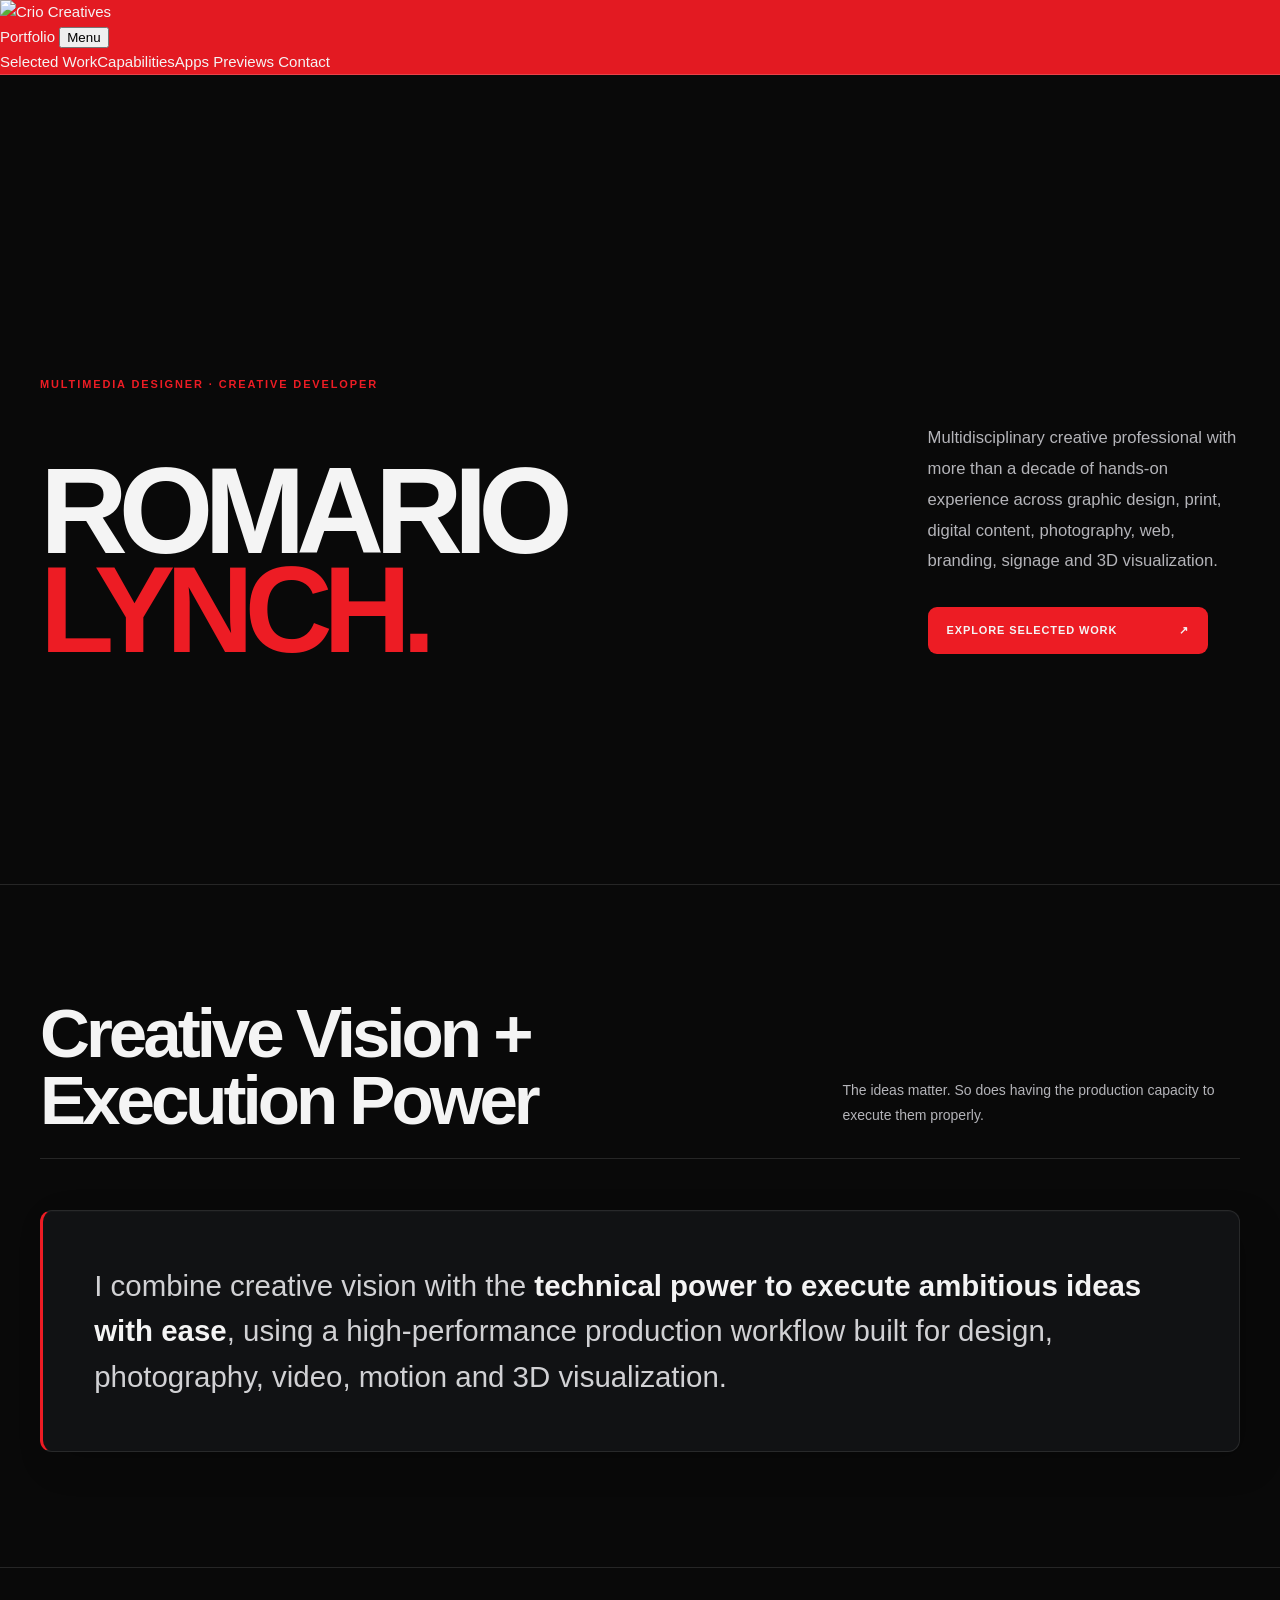
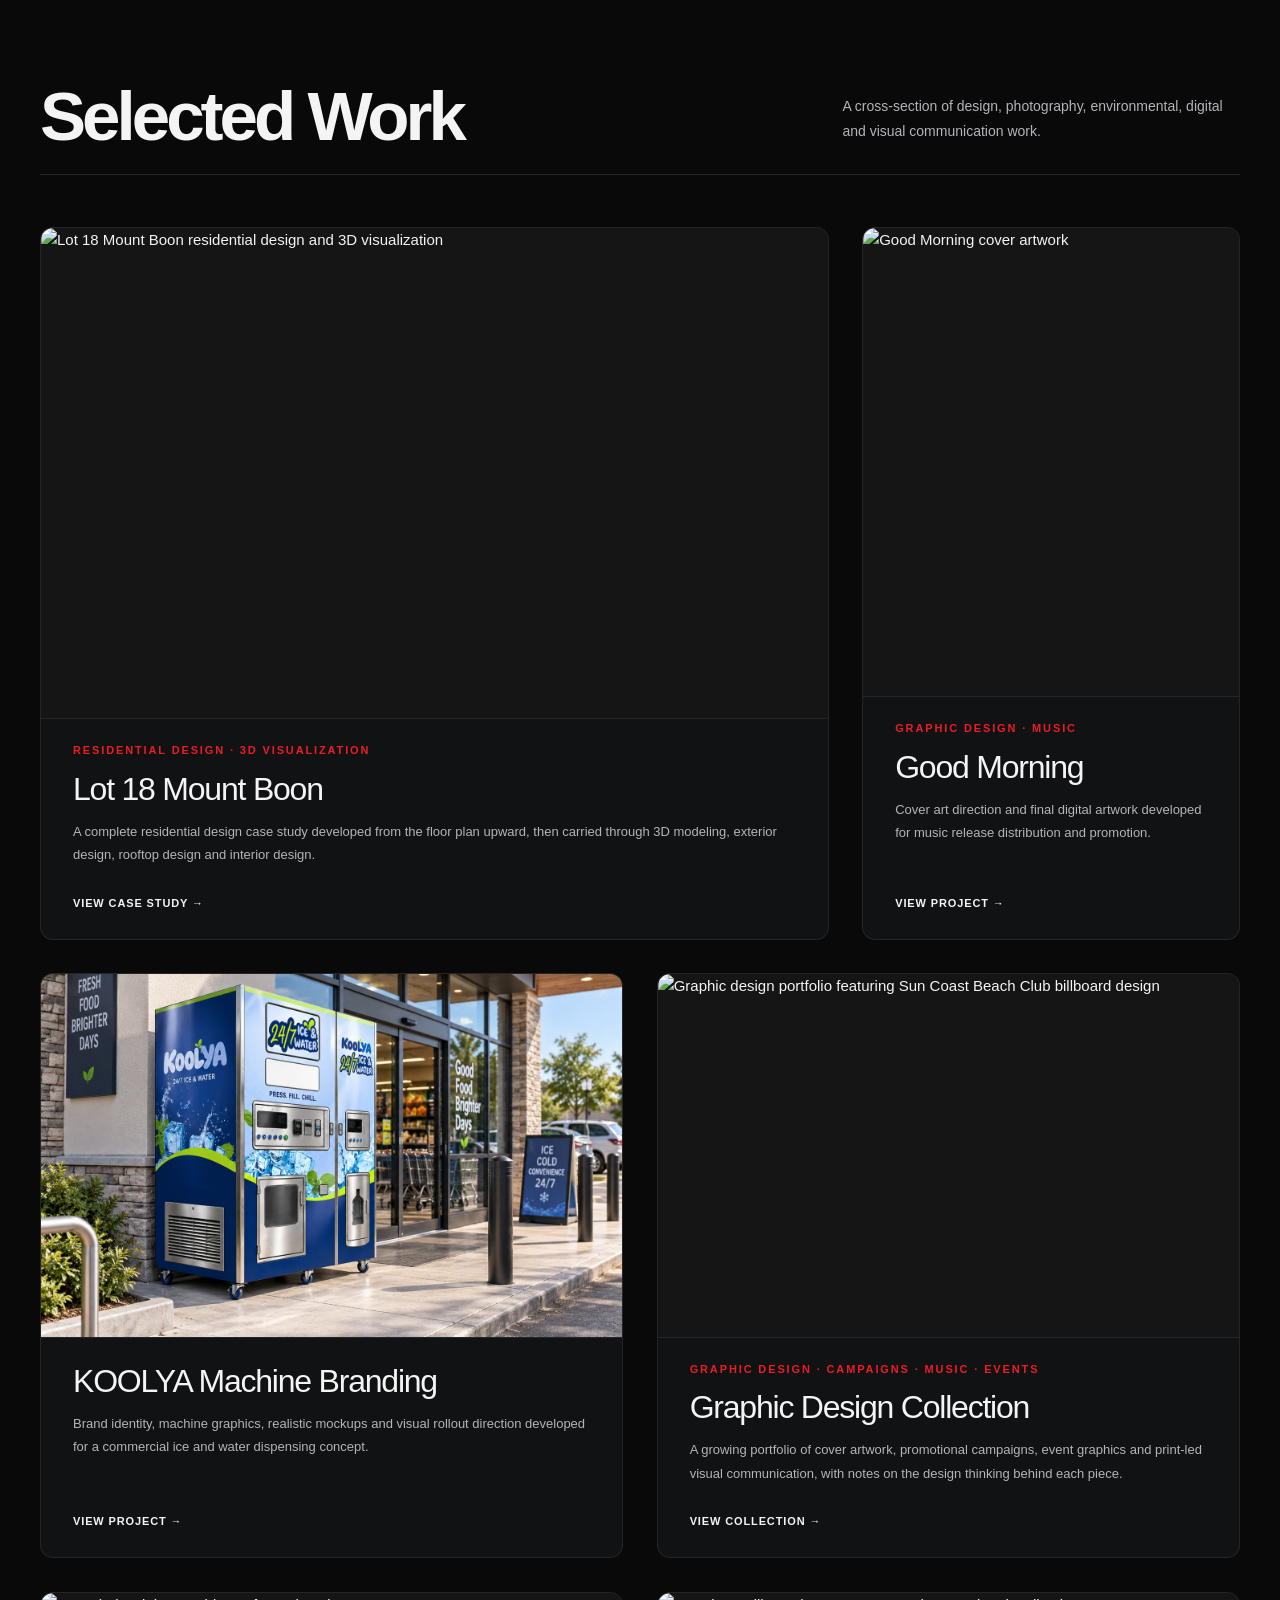
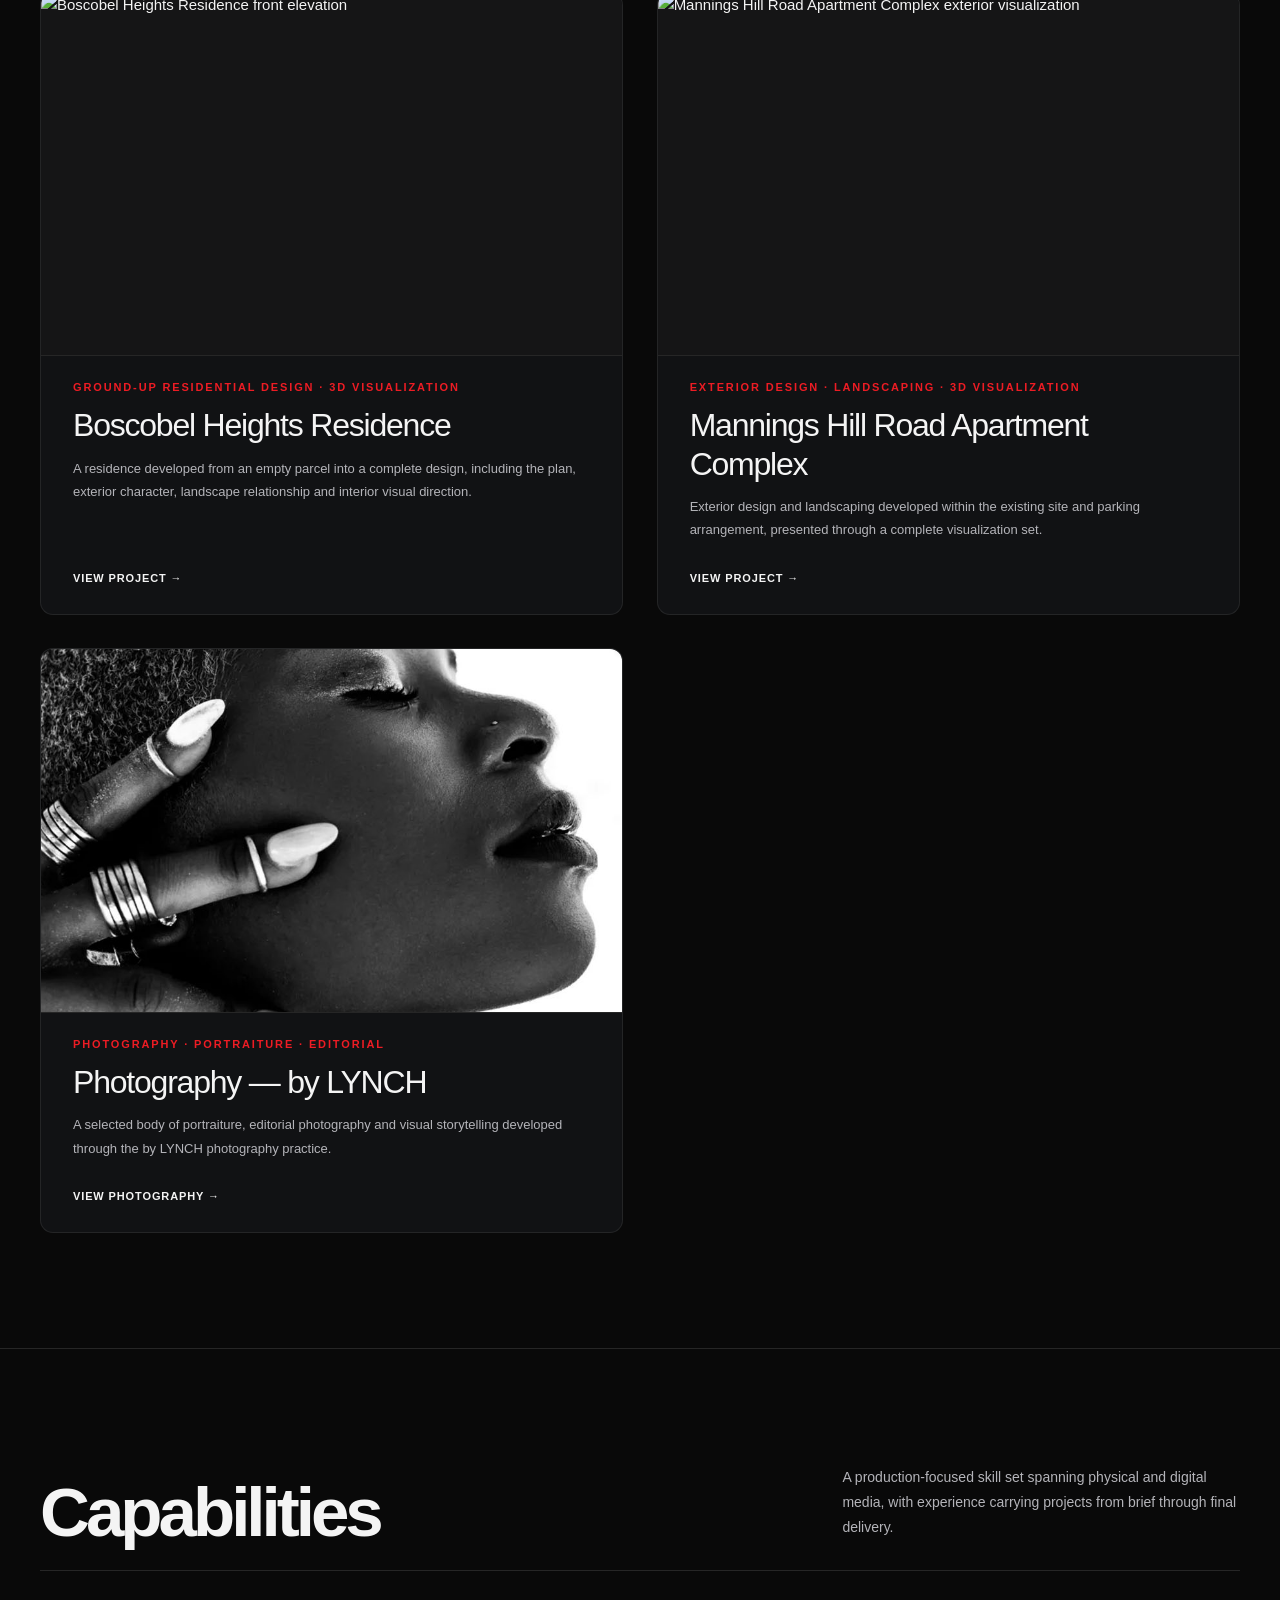
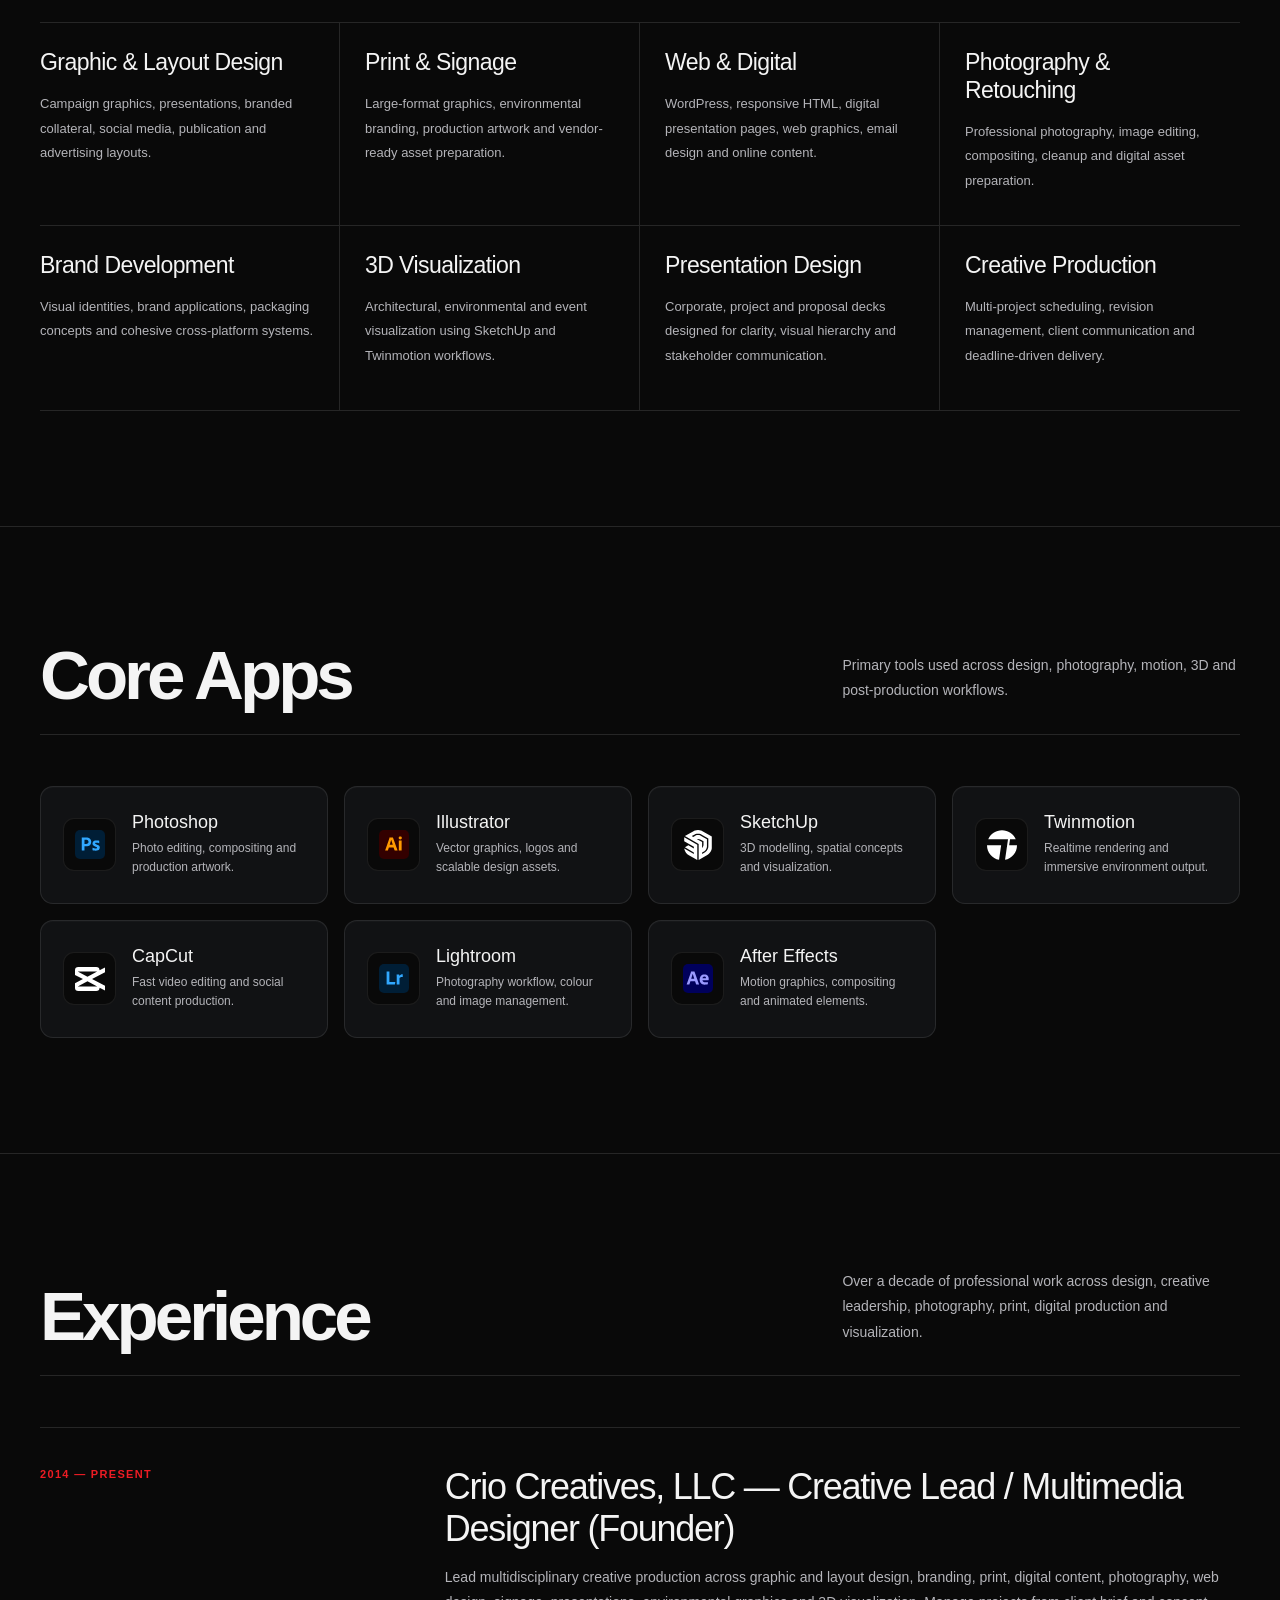
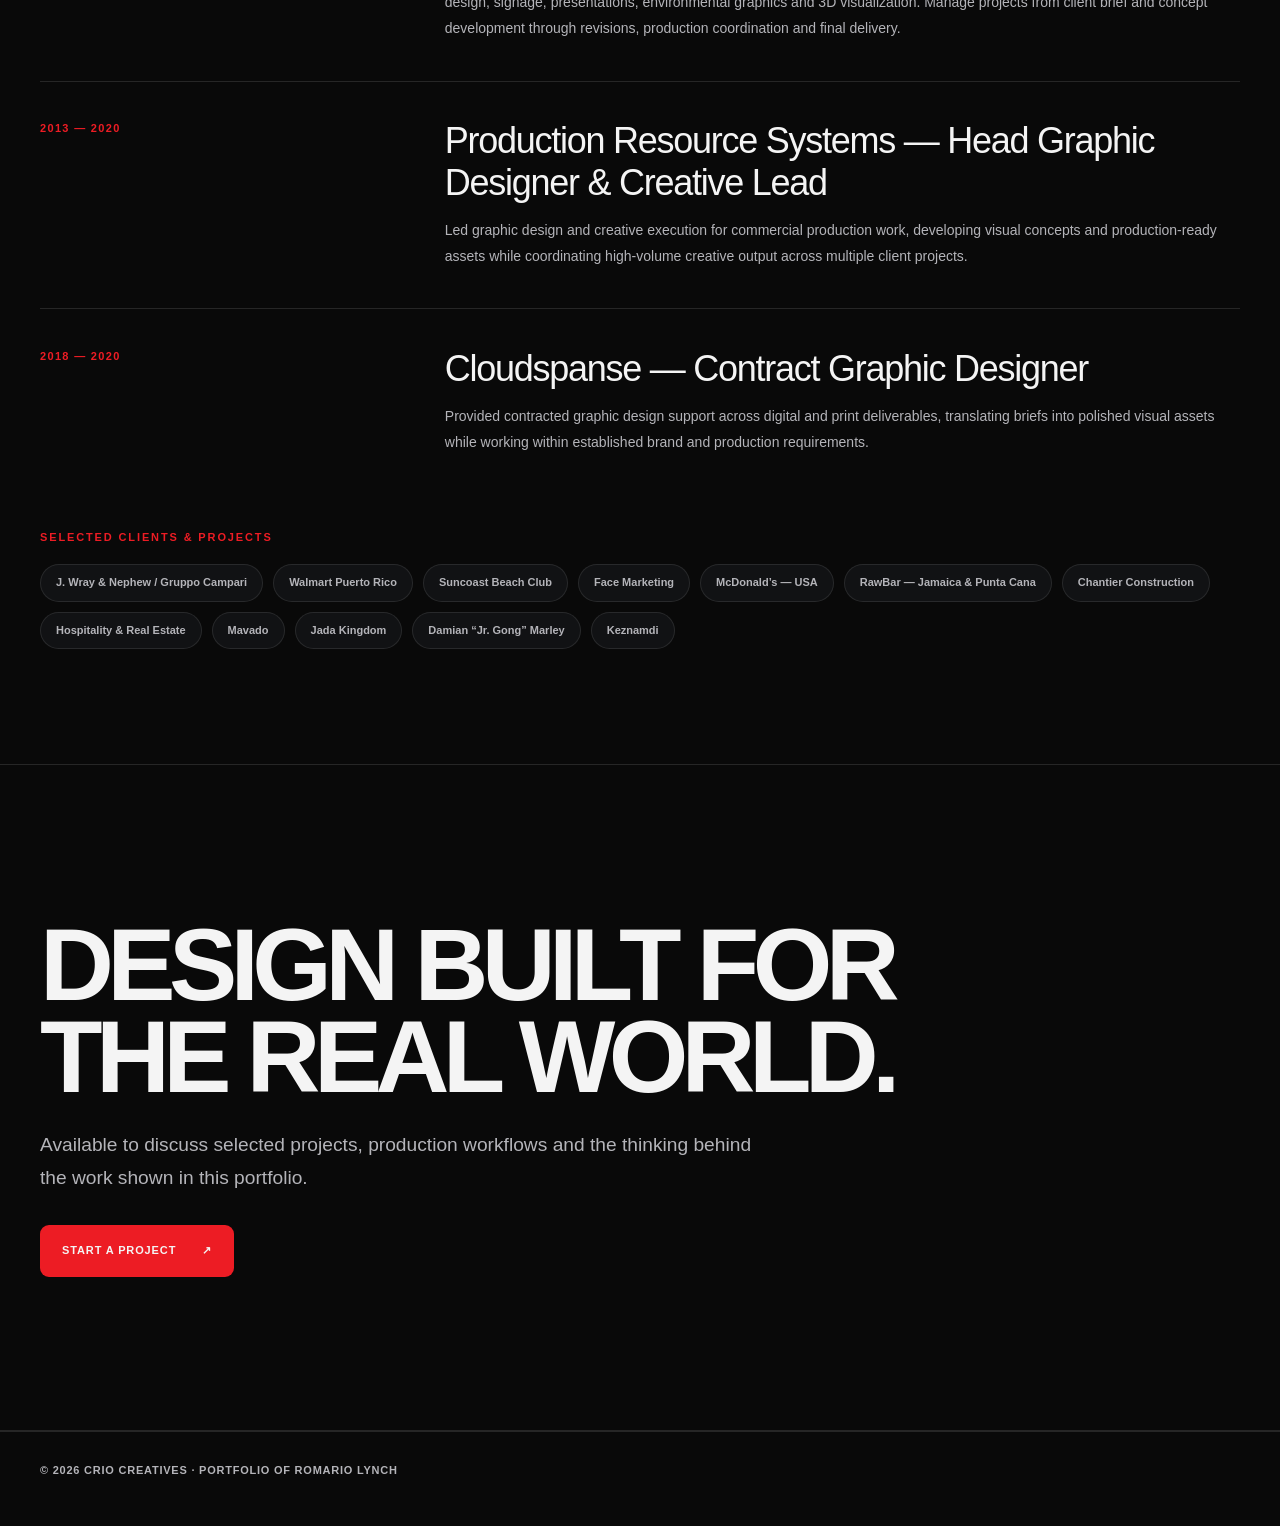
==== index.html @ 672c457f "Point portfolio project cards to main-domain previews" ====
<!DOCTYPE html>
<html lang="en">
<head>
  <meta charset="UTF-8">
  <meta name="viewport" content="width=device-width, initial-scale=1.0">
  <link rel="icon" href="https://criocreatives.com/assets/logos/Crio%20Creatives%20Logo%20favicon.png">
  <title>Romario Lynch — Multimedia Design Portfolio</title>
  <meta name="description" content="Selected multimedia, graphic design, digital, web and visualization work by Romario Lynch / Crio Creatives.">
  <meta property="og:title" content="Romario Lynch — Multimedia Design Portfolio">
  <meta property="og:description" content="Selected graphic, digital, web and visualization work by Romario Lynch / Crio Creatives.">
  <meta property="og:image" content="https://criocreatives.com/assets/logos/Crio%20Creatives%20Logo%20favicon.png">
  <style>
    :root{
      --red:#ED1C24;
      --bg:#090909;
      --panel:#111214;
      --panel2:#17181b;
      --text:#f4f4f4;
      --muted:#a7a7aa;
      --line:#2a2b2f;
      --max:1180px;
    }
    *{box-sizing:border-box}
    html{scroll-behavior:smooth}
    body{
      margin:0;background:var(--bg);color:var(--text);
      font-family:Helvetica,Arial,sans-serif;
      -webkit-font-smoothing:antialiased;
    }
    a{color:inherit;text-decoration:none}
    img{max-width:100%;display:block}
    .wrap{width:min(var(--max),calc(100% - 40px));margin:auto}
    header{
      position:sticky;top:0;z-index:20;
      backdrop-filter:blur(16px);
      background:rgba(237,28,36,.96);
      border-bottom:1px solid rgba(255,255,255,.18);
    }
    .nav{height:68px;display:flex;align-items:center;justify-content:space-between;gap:20px}
    .brand img{display:block;width:168px;height:48px;object-fit:cover;border-radius:9px}
    .navlinks{display:flex;gap:26px;align-items:center;font-size:13px;font-weight:700;letter-spacing:.08em;text-transform:uppercase}
    .navlinks a{color:#fff}
    .navlinks a:hover{color:#fff}
    .btn{
      display:inline-flex;align-items:center;justify-content:center;
      min-height:48px;padding:0 20px;border-radius:9px;
      background:var(--red);color:white;font-weight:800;
    }
    .hero{padding:92px 0 72px;border-bottom:1px solid var(--line)}
    .eyebrow{color:var(--red);font-weight:800;font-size:13px;letter-spacing:.16em;text-transform:uppercase;margin-bottom:20px}
    h1{
      margin:0;max-width:950px;
      font-size:clamp(54px,9vw,118px);
      line-height:.88;letter-spacing:-.065em;
    }
    h1 span{color:var(--red)}
    .hero-bottom{display:block;margin-top:44px}
    .intro{max-width:730px;color:#b9b9bc;font-size:20px;line-height:1.55;margin:0}
    .contact{font-size:14px;line-height:1.8;color:#c9c9cb}
    .contact strong{color:#fff}
    section{padding:76px 0}
    .section-head{display:flex;justify-content:space-between;gap:30px;align-items:end;margin-bottom:34px}
    h2{margin:0;font-size:clamp(34px,5vw,62px);letter-spacing:-.045em}
    .section-note{max-width:560px;color:var(--muted);line-height:1.6;margin:0}
    .power-copy{
      background:linear-gradient(180deg,rgba(237,28,36,.12),rgba(255,255,255,.02));
      border:1px solid rgba(237,28,36,.35);
      border-radius:18px;
      padding:30px;
      color:#d7d7da;
      font-size:17px;
      line-height:1.72;
    }
    .power-copy strong{color:#fff}
    .app-grid{display:grid;grid-template-columns:repeat(4,1fr);gap:16px}
    .app{
      min-height:92px;padding:18px;border:1px solid var(--line);border-radius:16px;
      background:var(--panel);display:flex;align-items:center;gap:14px
    }
    .app-icon{
      width:52px;height:52px;flex:0 0 52px;border-radius:13px;background:#0d0e10;
      display:grid;place-items:center;border:1px solid rgba(255,255,255,.08);overflow:hidden;
      position:relative
    }
    .app-icon img{width:30px;height:30px;object-fit:contain;position:relative;z-index:2}
    .app-icon span{position:absolute;font-size:13px;font-weight:900;color:#fff;z-index:1}
    .app-meta b{display:block;font-size:16px;margin-bottom:4px}
    .app-meta span{display:block;color:var(--muted);font-size:13px;line-height:1.45}
    .koolya-thumb{
      height:280px;padding:30px;display:flex;flex-direction:column;justify-content:space-between;
      background:
        radial-gradient(circle at 85% 15%,rgba(237,28,36,.22),transparent 30%),
        linear-gradient(135deg,#191a1d,#0d0e10 60%,#18191d);
    }
    .koolya-word{font-size:54px;font-weight:900;letter-spacing:-.06em}
    .koolya-word span{color:var(--red)}
    .koolya-sub{max-width:410px;color:#bcbcc0;font-size:14px;line-height:1.6}
    .clients{
      display:flex;flex-wrap:wrap;gap:10px;margin-top:28px
    }
    .client{
      border:1px solid var(--line);border-radius:999px;padding:10px 14px;
      color:#c8c8cb;background:#101113;font-size:13px
    }
    .skills{
      display:grid;grid-template-columns:repeat(4,1fr);border-top:1px solid var(--line);border-left:1px solid var(--line)
    }
    .skill{padding:28px;border-right:1px solid var(--line);border-bottom:1px solid var(--line);min-height:150px}
    .skill b{display:block;font-size:18px;margin-bottom:10px}
    .skill span{color:var(--muted);font-size:14px;line-height:1.5}
    .grid{display:grid;grid-template-columns:repeat(12,1fr);gap:18px}
    .card{
      position:relative;overflow:hidden;border-radius:18px;background:var(--panel);
      border:1px solid var(--line);min-height:360px
    }
    .card.large{grid-column:span 8}
    .card.small{grid-column:span 4}
    .card.half{grid-column:span 6}
    .thumb{height:280px;overflow:hidden;background:#151515}
    .thumb img{width:100%;height:100%;object-fit:cover;transition:transform .45s ease}
    .card:hover .thumb img{transform:scale(1.025)}
    .meta{padding:22px 22px 24px}
    .kicker{font-size:11px;font-weight:800;text-transform:uppercase;letter-spacing:.13em;color:var(--red);margin-bottom:9px}
    .title{font-size:25px;font-weight:800;letter-spacing:-.025em;margin-bottom:8px}
    .desc{color:var(--muted);font-size:14px;line-height:1.55}
    .arrow{margin-top:16px;font-size:13px;font-weight:800}
    .experience{
      display:grid;grid-template-columns:1fr 2fr;gap:60px;padding:38px 0;border-top:1px solid var(--line)
    }
    .experience:last-child{border-bottom:1px solid var(--line)}
    .year{color:var(--muted);font-size:14px}
    .role{font-size:26px;font-weight:800;margin-bottom:10px}
    .rolecopy{color:var(--muted);line-height:1.65;max-width:780px}
    .closing{padding:94px 0 110px;text-align:center}
    .closing h2{max-width:850px;margin:0 auto 28px}
    .closing p{max-width:680px;margin:0 auto 30px;color:var(--muted);font-size:18px;line-height:1.6}
    footer{border-top:1px solid var(--line);padding:28px 0 38px;color:#777;font-size:12px}
    @media(max-width:980px){
      .app-grid{grid-template-columns:repeat(2,1fr)}
    }
    @media(max-width:860px){
      .hero-bottom,.experience{grid-template-columns:1fr;gap:24px}
      .skills{grid-template-columns:repeat(2,1fr)}
      .card.large,.card.small,.card.half{grid-column:span 12}
      .navlinks a:not(.btn){display:none}
      .hero{padding-top:64px}
    }
    @media(max-width:520px){
      .wrap{width:min(var(--max),calc(100% - 28px))}
      .skills,.app-grid{grid-template-columns:1fr}
      .skill{min-height:auto}
      .thumb{height:230px}
      .nav{height:62px}
      .brand img{width:147px;height:42px}
      .btn{min-height:42px;padding:0 15px}
      section{padding:58px 0}
    }
  </style>
<link rel="stylesheet" href="https://criocreatives.com/assets/css/crio-subpage.css?v=1">
<link rel="stylesheet" href="/assets/css/portfolio-2026.css?v=1">
</head>
<body class="crio-subpage crio-portfolio-page">
<header class="crio-shell-header" id="site-header">
  <div class="crio-shell-inner">
    <a class="crio-shell-brand" href="https://criocreatives.com/" aria-label="Crio Creatives home"><img class="crio-shell-logo" src="https://criocreatives.com/assets/logos/Crio%20Creatives%20Logo%20wide%20white.svg" alt="Crio Creatives"></a>
    <span class="crio-shell-current">Portfolio</span>
    <button class="crio-shell-menu menu-toggle" type="button" aria-controls="site-nav" aria-expanded="false">Menu</button>
    <nav class="crio-shell-nav" id="site-nav" aria-label="Portfolio navigation">
      <a href="#work">Selected Work</a><a href="#skills">Capabilities</a><a href="#apps">Apps</a>
      <a href="https://criocreatives.com/previews/">Previews</a>
      <a class="crio-shell-contact" href="https://criocreatives.com/#contact">Contact</a>
    </nav>
  </div>
</header>

<main>
  <section class="hero">
    <div class="wrap">
      <div class="eyebrow">Multimedia Designer · Creative Developer</div>
      <h1>ROMARIO<br><span>LYNCH.</span></h1>
      <div class="hero-bottom">
        <p class="intro">
          Multidisciplinary creative professional with more than a decade of hands-on experience across graphic design, print, digital content, photography, web, branding, signage and 3D visualization.
        </p>
        <a class="portfolio-hero-action" href="#work">Explore selected work <span aria-hidden="true">↗</span></a>
      </div>
    </div>
  </section>

  <section>
    <div class="wrap">
      <div class="section-head">
        <h2>Creative Vision + Execution Power</h2>
        <p class="section-note">The ideas matter. So does having the production capacity to execute them properly.</p>
      </div>
      <div class="power-copy">
        I combine creative vision with the <strong>technical power to execute ambitious ideas with ease</strong>, using a high-performance production workflow built for design, photography, video, motion and 3D visualization.
      </div>
    </div>
  </section>

  <section id="work">
    <div class="wrap">
      <div class="section-head">
        <h2>Selected Work</h2>
        <p class="section-note">A cross-section of design, photography, environmental, digital and visual communication work.</p>
      </div>

      <div class="grid">
        <a class="card large" href="https://criocreatives.com/previews/lot-18-mount-boon/" target="_blank" rel="noopener">
          <div class="thumb"><img src="https://criocreatives.com/previews/lot-18-mount-boon/renders/Image2.jpg" alt="Lot 18 Mount Boon residential design and 3D visualization"></div>
          <div class="meta">
            <div class="kicker">Residential Design · 3D Visualization</div>
            <div class="title">Lot 18 Mount Boon</div>
            <div class="desc">A complete residential design case study developed from the floor plan upward, then carried through 3D modeling, exterior design, rooftop design and interior design.</div>
            <div class="arrow">View case study →</div>
          </div>
        </a>

        <a class="card small" href="https://criocreatives.com/previews/good-morning/" target="_blank" rel="noopener">
          <div class="thumb"><img src="https://criocreatives.com/previews/good-morning/cover-v3.jpg" alt="Good Morning cover artwork"></div>
          <div class="meta">
            <div class="kicker">Graphic Design · Music</div>
            <div class="title">Good Morning</div>
            <div class="desc">Cover art direction and final digital artwork developed for music release distribution and promotion.</div>
            <div class="arrow">View project →</div>
          </div>
        </a>

        <a class="card half" href="https://criocreatives.com/previews/koolya/" target="_blank" rel="noopener">
          <div class="thumb"><img src="./assets/koolya-cover.svg" alt="KOOLYA branded ice and water machine in a retail environment"></div>
          <div class="meta">
            <div class="title">KOOLYA Machine Branding</div>
            <div class="desc">Brand identity, machine graphics, realistic mockups and visual rollout direction developed for a commercial ice and water dispensing concept.</div>
            <div class="arrow">View project →</div>
          </div>
        </a>

        <a class="card half" href="https://criocreatives.com/previews/graphic-design/" target="_blank" rel="noopener">
          <div class="thumb"><img src="https://criocreatives.com/previews/graphic-design/assets/suncoast-billboard.jpg" alt="Graphic design portfolio featuring Sun Coast Beach Club billboard design"></div>
          <div class="meta">
            <div class="kicker">Graphic Design · Campaigns · Music · Events</div>
            <div class="title">Graphic Design Collection</div>
            <div class="desc">A growing portfolio of cover artwork, promotional campaigns, event graphics and print-led visual communication, with notes on the design thinking behind each piece.</div>
            <div class="arrow">View collection →</div>
          </div>
        </a>

        

        <a class="card half" href="https://criocreatives.com/previews/boscobel-heights-residence/" target="_blank" rel="noopener">
          <div class="thumb"><img src="https://criocreatives.com/previews/boscobel-heights-residence/images/Image21.png" alt="Boscobel Heights Residence front elevation"></div>
          <div class="meta">
            <div class="kicker">Ground-Up Residential Design · 3D Visualization</div>
            <div class="title">Boscobel Heights Residence</div>
            <div class="desc">A residence developed from an empty parcel into a complete design, including the plan, exterior character, landscape relationship and interior visual direction.</div>
            <div class="arrow">View project →</div>
          </div>
        </a>

        <a class="card half" href="https://criocreatives.com/previews/mannings-hill-road-apartment-complex/" target="_blank" rel="noopener">
          <div class="thumb"><img src="https://criocreatives.com/previews/mannings-hill-road-apartment-complex/images/Image3.jpg" alt="Mannings Hill Road Apartment Complex exterior visualization"></div>
          <div class="meta">
            <div class="kicker">Exterior Design · Landscaping · 3D Visualization</div>
            <div class="title">Mannings Hill Road Apartment Complex</div>
            <div class="desc">Exterior design and landscaping developed within the existing site and parking arrangement, presented through a complete visualization set.</div>
            <div class="arrow">View project →</div>
          </div>
        </a>

        <a class="card half" href="https://portfolio.bylynch.com/" target="_blank" rel="noopener">
          <div class="thumb"><img src="./assets/bylynch-cover.jpg" alt="Black and white editorial portrait from the by LYNCH photography portfolio"></div>
          <div class="meta">
            <div class="kicker">Photography · Portraiture · Editorial</div>
            <div class="title">Photography — by LYNCH</div>
            <div class="desc">A selected body of portraiture, editorial photography and visual storytelling developed through the by LYNCH photography practice.</div>
            <div class="arrow">View photography →</div>
          </div>
        </a>
      </div>
    </div>
  </section>


  <section id="skills">
    <div class="wrap">
      <div class="section-head">
        <h2>Capabilities</h2>
        <p class="section-note">A production-focused skill set spanning physical and digital media, with experience carrying projects from brief through final delivery.</p>
      </div>
      <div class="skills">
        <div class="skill"><b>Graphic & Layout Design</b><span>Campaign graphics, presentations, branded collateral, social media, publication and advertising layouts.</span></div>
        <div class="skill"><b>Print & Signage</b><span>Large-format graphics, environmental branding, production artwork and vendor-ready asset preparation.</span></div>
        <div class="skill"><b>Web & Digital</b><span>WordPress, responsive HTML, digital presentation pages, web graphics, email design and online content.</span></div>
        <div class="skill"><b>Photography & Retouching</b><span>Professional photography, image editing, compositing, cleanup and digital asset preparation.</span></div>
        <div class="skill"><b>Brand Development</b><span>Visual identities, brand applications, packaging concepts and cohesive cross-platform systems.</span></div>
        <div class="skill"><b>3D Visualization</b><span>Architectural, environmental and event visualization using SketchUp and Twinmotion workflows.</span></div>
        <div class="skill"><b>Presentation Design</b><span>Corporate, project and proposal decks designed for clarity, visual hierarchy and stakeholder communication.</span></div>
        <div class="skill"><b>Creative Production</b><span>Multi-project scheduling, revision management, client communication and deadline-driven delivery.</span></div>
      </div>
    </div>
  </section>

  <section id="apps">
    <div class="wrap">
      <div class="section-head">
        <h2>Core Apps</h2>
        <p class="section-note">Primary tools used across design, photography, motion, 3D and post-production workflows.</p>
      </div>
      <div class="app-grid">
        <div class="app ps">
          <div class="app-icon"><img src="./assets/apps/photoshop.svg" alt="Adobe Photoshop icon"></div>
          <div class="app-meta"><b>Photoshop</b><span>Photo editing, compositing and production artwork.</span></div>
        </div>
        <div class="app ai">
          <div class="app-icon"><img src="./assets/apps/illustrator.svg" alt="Adobe Illustrator icon"></div>
          <div class="app-meta"><b>Illustrator</b><span>Vector graphics, logos and scalable design assets.</span></div>
        </div>
        <div class="app su">
          <div class="app-icon"><img src="./assets/apps/sketchup.svg" alt="SketchUp icon"></div>
          <div class="app-meta"><b>SketchUp</b><span>3D modelling, spatial concepts and visualization.</span></div>
        </div>
        <div class="app tm">
          <div class="app-icon"><img src="./assets/apps/twinmotion.svg" alt="Twinmotion icon"></div>
          <div class="app-meta"><b>Twinmotion</b><span>Realtime rendering and immersive environment output.</span></div>
        </div>
        <div class="app cc">
          <div class="app-icon"><img src="./assets/apps/capcut.svg" alt="CapCut icon"></div>
          <div class="app-meta"><b>CapCut</b><span>Fast video editing and social content production.</span></div>
        </div>
        <div class="app lr">
          <div class="app-icon"><img src="./assets/apps/lightroom.svg" alt="Adobe Lightroom icon"></div>
          <div class="app-meta"><b>Lightroom</b><span>Photography workflow, colour and image management.</span></div>
        </div>
        <div class="app ae">
          <div class="app-icon"><img src="./assets/apps/after-effects.svg" alt="Adobe After Effects icon"></div>
          <div class="app-meta"><b>After Effects</b><span>Motion graphics, compositing and animated elements.</span></div>
        </div>
      </div>
    </div>
  </section>

  <section>
    <div class="wrap">
      <div class="section-head">
        <h2>Experience</h2>
        <p class="section-note">Over a decade of professional work across design, creative leadership, photography, print, digital production and visualization.</p>
      </div>

      <div class="experience">
        <div class="year">2014 — Present</div>
        <div>
          <div class="role">Crio Creatives, LLC — Creative Lead / Multimedia Designer (Founder)</div>
          <div class="rolecopy">Lead multidisciplinary creative production across graphic and layout design, branding, print, digital content, photography, web design, signage, presentations, environmental graphics and 3D visualization. Manage projects from client brief and concept development through revisions, production coordination and final delivery.</div>
        </div>
      </div>

      <div class="experience">
        <div class="year">2013 — 2020</div>
        <div>
          <div class="role">Production Resource Systems — Head Graphic Designer & Creative Lead</div>
          <div class="rolecopy">Led graphic design and creative execution for commercial production work, developing visual concepts and production-ready assets while coordinating high-volume creative output across multiple client projects.</div>
        </div>
      </div>

      <div class="experience">
        <div class="year">2018 — 2020</div>
        <div>
          <div class="role">Cloudspanse — Contract Graphic Designer</div>
          <div class="rolecopy">Provided contracted graphic design support across digital and print deliverables, translating briefs into polished visual assets while working within established brand and production requirements.</div>
        </div>
      </div>

      <div style="padding-top:36px">
        <div class="eyebrow" style="margin-bottom:14px">Selected Clients & Projects</div>
        <div class="clients">
          <span class="client">J. Wray & Nephew / Gruppo Campari</span>
          <span class="client">Walmart Puerto Rico</span>
          <span class="client">Suncoast Beach Club</span>
          <span class="client">Face Marketing</span>
          <span class="client">McDonald’s — USA</span>
          <span class="client">RawBar — Jamaica & Punta Cana</span>
          <span class="client">Chantier Construction</span>
          <span class="client">Hospitality & Real Estate</span>
          <span class="client">Mavado</span>
          <span class="client">Jada Kingdom</span>
          <span class="client">Damian “Jr. Gong” Marley</span>
          <span class="client">Keznamdi</span>
        </div>
      </div>
    </div>
  </section>

  <section class="closing">
    <div class="wrap">
      <h2>Design built for the real world.</h2>
      <p>Available to discuss selected projects, production workflows and the thinking behind the work shown in this portfolio.</p>
      <a class="btn" href="https://criocreatives.com/#contact">Start a project <span aria-hidden="true">↗</span></a>
    </div>
  </section>
</main>

<footer>
  <div class="wrap">© 2026 Crio Creatives · Portfolio of Romario Lynch</div>
</footer>

<!-- LibreCounter: privacy-friendly page analytics -->
<img src="https://librecounter.org/hidden.svg" referrerpolicy="unsafe-url" alt="" width="1" height="1" style="position:absolute;width:1px;height:1px;overflow:hidden;clip:rect(0 0 0 0);white-space:nowrap">
<script src="https://criocreatives.com/assets/js/site.js?v=2"></script>
</body>
</html>
---- assets/css/portfolio-2026.css ----
/* Crio Creatives | portfolio editorial design language | 2026 */
:root{
  --red:#ED1C24;--bg:#090909;--panel:#111214;--panel2:#111214;
  --text:#F4F4F4;--muted:#B4B4B9;--line:rgba(244,244,244,.12);--max:1360px;
  --crio-body:"Century Gothic","Avenir Next",Avenir,Helvetica,Arial,sans-serif;
  --crio-display:Helvetica,Arial,sans-serif;
}
html{scroll-padding-top:120px}
body.crio-portfolio-page{
  margin:0;background:#090909;color:#f4f4f4;font:400 15px/1.65 var(--crio-body);
  -webkit-font-smoothing:antialiased;
}
body.crio-portfolio-page .wrap{width:min(1360px,calc(100% - 80px));margin-inline:auto}
body.crio-portfolio-page :is(h1,h2,h3,.title,.role,.koolya-word){font-family:var(--crio-display)}
body.crio-portfolio-page :is(a,button):focus-visible{outline:2px solid #ed1c24;outline-offset:5px}
body.crio-portfolio-page .eyebrow,body.crio-portfolio-page .kicker{
  font:700 11px/1.3 var(--crio-body);color:#ed1c24;letter-spacing:.17em;text-transform:uppercase;
}
body.crio-portfolio-page .eyebrow{margin-bottom:26px}
body.crio-portfolio-page .hero{
  min-height:90svh;padding:clamp(185px,20vh,270px) 0 clamp(100px,12vh,160px);
  border-bottom:1px solid var(--line);background:#090909;display:flex;align-items:flex-end;
}
body.crio-portfolio-page .hero>.wrap{
  display:grid;grid-template-columns:minmax(0,1.45fr) minmax(245px,.55fr);
  column-gap:clamp(30px,5vw,90px);align-items:end;
}
body.crio-portfolio-page .hero .eyebrow{grid-column:1/-1;margin-bottom:32px}
body.crio-portfolio-page .hero h1{
  grid-column:1;max-width:none;font-family:var(--crio-display);
  margin:0;font-size:clamp(72px,9.5vw,152px);font-weight:700;
  line-height:.81;letter-spacing:-.075em;text-transform:uppercase;
}
body.crio-portfolio-page .hero h1 span{color:#ed1c24}
body.crio-portfolio-page .hero-bottom{
  grid-column:2;display:flex;flex-direction:column;align-items:stretch;justify-content:flex-end;
  gap:30px;margin:0;padding-bottom:5px;
}
body.crio-portfolio-page .intro{
  max-width:440px;margin:0;color:#b4b4b9;font:400 clamp(14px,1.3vw,17px)/1.85 var(--crio-body);
}
body.crio-portfolio-page .portfolio-hero-action{
  display:inline-flex;align-items:center;justify-content:space-between;gap:22px;
  width:min(100%,280px);padding:17px 19px;border-radius:9px;background:#ed1c24;color:#f4f4f4;
  font:700 11px/1.2 var(--crio-body);letter-spacing:.08em;text-transform:uppercase;
  transition:background-color .25s ease,transform .25s ease;
}
body.crio-portfolio-page .portfolio-hero-action:hover{background:#c71820;transform:translateY(-2px)}
body.crio-portfolio-page main>section:not(.hero){padding:clamp(75px,9vw,135px) 0}
body.crio-portfolio-page main>section+section{border-bottom:1px solid var(--line)}
body.crio-portfolio-page .section-head{
  margin-bottom:clamp(34px,4vw,62px);padding-bottom:25px;border-bottom:1px solid var(--line);
  display:grid;grid-template-columns:minmax(0,1.3fr) minmax(250px,.7fr);
  gap:clamp(24px,5vw,76px);align-items:end;
}
body.crio-portfolio-page .section-head h2{
  margin:0;max-width:940px;font-size:clamp(43px,5.4vw,84px);
  font-weight:700;line-height:.96;letter-spacing:-.058em;
}
body.crio-portfolio-page .section-note{
  max-width:460px;margin:0 0 5px;color:#b4b4b9;font:400 14px/1.8 var(--crio-body);
}
body.crio-portfolio-page .power-copy{
  background:#111214;color:#d1d1d4;border:1px solid rgba(244,244,244,.1);
  border-left:3px solid #ed1c24;border-radius:12px;
  padding:clamp(30px,4vw,62px);box-shadow:12px 12px 34px rgba(0,0,0,.18),inset 0 1px 0 rgba(244,244,244,.02);
  font:400 clamp(19px,2.3vw,30px)/1.55 var(--crio-body);
}
body.crio-portfolio-page .power-copy strong{color:#f4f4f4;font-weight:700}
body.crio-portfolio-page .skills{
  display:grid;grid-template-columns:repeat(4,minmax(0,1fr));
  border-top:1px solid var(--line);border-left:0;gap:0;
}
body.crio-portfolio-page .skill{
  min-height:185px;padding:26px clamp(14px,2vw,30px) 32px 0;
  background:transparent;border:0;border-right:1px solid var(--line);border-bottom:1px solid var(--line);
}
body.crio-portfolio-page .skill:nth-child(4n){border-right:0;padding-left:25px}
body.crio-portfolio-page .skill:nth-child(4n+2),body.crio-portfolio-page .skill:nth-child(4n+3){padding-left:25px}
body.crio-portfolio-page .skill b{font:500 clamp(18px,1.8vw,24px)/1.2 var(--crio-display);letter-spacing:-.025em;color:#f4f4f4;margin-bottom:14px}
body.crio-portfolio-page .skill span{color:#b4b4b9;font:400 13px/1.75 var(--crio-body)}
body.crio-portfolio-page .grid{gap:clamp(22px,2.6vw,40px)}
body.crio-portfolio-page .card{
  display:flex;flex-direction:column;min-height:0;overflow:hidden;
  background:#111214;border:1px solid rgba(244,244,244,.08);
  border-radius:13px;transition:border-color .3s ease,transform .3s ease,box-shadow .3s ease;
}
body.crio-portfolio-page .card:hover{
  transform:translateY(-3px);border-color:rgba(237,28,36,.48);
  box-shadow:12px 18px 38px rgba(0,0,0,.25);
}
body.crio-portfolio-page .card.large{grid-column:span 8}
body.crio-portfolio-page .card.small{grid-column:span 4}
body.crio-portfolio-page .card.half{grid-column:span 6}
body.crio-portfolio-page .thumb{
  height:auto;aspect-ratio:16/10;overflow:hidden;
  background:#151516;border-bottom:1px solid rgba(244,244,244,.07);
}
body.crio-portfolio-page .card.small .thumb{aspect-ratio:4/5}
body.crio-portfolio-page .thumb img{
  width:100%;height:100%;object-fit:cover;transition:transform .65s cubic-bezier(.2,.7,.2,1);
}
body.crio-portfolio-page .card:hover .thumb img{transform:scale(1.035)}
body.crio-portfolio-page .meta{display:flex;flex:1;flex-direction:column;padding:24px clamp(21px,2.5vw,32px) 29px}
body.crio-portfolio-page .kicker{margin-bottom:12px}
body.crio-portfolio-page .title{
  font:500 clamp(22px,2.5vw,32px)/1.2 var(--crio-display);
  color:#f4f4f4;letter-spacing:-.038em;margin-bottom:12px;
}
body.crio-portfolio-page .desc{
  color:#b4b4b9;font:400 13px/1.8 var(--crio-body);
}
body.crio-portfolio-page .arrow{
  display:flex;justify-content:space-between;align-items:center;margin-top:auto;padding-top:30px;
  color:#f4f4f4;font:700 11px/1.2 var(--crio-body);letter-spacing:.08em;text-transform:uppercase;
}
body.crio-portfolio-page .card:hover .arrow{color:#ed1c24}
body.crio-portfolio-page .app-grid{display:grid;grid-template-columns:repeat(4,minmax(0,1fr));gap:16px}
body.crio-portfolio-page .app{
  min-height:118px;padding:22px;display:flex;align-items:center;gap:16px;
  background:#111214;border:1px solid rgba(244,244,244,.1);border-radius:13px;
  box-shadow:inset 0 1px 0 rgba(244,244,244,.02);
}
body.crio-portfolio-page .app-icon{width:53px;height:53px;flex:0 0 53px;border-radius:11px;background:#090909}
body.crio-portfolio-page .app-meta b{font:500 18px/1.2 var(--crio-display);margin-bottom:5px;color:#f4f4f4}
body.crio-portfolio-page .app-meta span{font:400 12px/1.6 var(--crio-body);color:#b4b4b9}
body.crio-portfolio-page .experience{
  display:grid;grid-template-columns:minmax(0,.3fr) minmax(0,.7fr);gap:clamp(25px,5vw,72px);
  padding:clamp(27px,3vw,44px) 0;border-top:1px solid var(--line);
}
body.crio-portfolio-page .experience:last-of-type{border-bottom:1px solid var(--line)}
body.crio-portfolio-page .year{font:700 11px/1.5 var(--crio-body);letter-spacing:.12em;color:#ed1c24;text-transform:uppercase}
body.crio-portfolio-page .role{
  margin-bottom:14px;font:500 clamp(24px,3vw,36px)/1.17 var(--crio-display);
  letter-spacing:-.035em;color:#f4f4f4;
}
body.crio-portfolio-page .rolecopy{color:#b4b4b9;font:400 14px/1.85 var(--crio-body);max-width:840px}
body.crio-portfolio-page .clients{gap:10px;margin-top:20px}
body.crio-portfolio-page .client{
  padding:10px 15px;background:#111214;border:1px solid rgba(244,244,244,.1);
  border-radius:999px;color:#b4b4b9;font:700 11px/1.4 var(--crio-body);
}
body.crio-portfolio-page .closing{padding:clamp(95px,12vw,180px) 0!important;text-align:left}
body.crio-portfolio-page .closing h2{
  max-width:1050px;margin:0 0 26px;text-transform:uppercase;
  font:700 clamp(58px,8vw,120px)/.9 var(--crio-display);letter-spacing:-.065em;
}
body.crio-portfolio-page .closing p{
  margin:0 0 30px;max-width:720px;
  font:400 clamp(16px,1.5vw,20px)/1.7 var(--crio-body);color:#b4b4b9;
}
body.crio-portfolio-page .btn{
  display:inline-flex;align-items:center;justify-content:space-between;gap:26px;
  background:#ed1c24;color:#f4f4f4;min-height:52px;padding:15px 22px;border-radius:9px;
  font:700 11px/1.3 var(--crio-body);letter-spacing:.08em;text-transform:uppercase;
  transition:background-color .2s ease,transform .2s ease;
}
body.crio-portfolio-page .btn:hover{background:#c71820;transform:translateY(-2px)}
body.crio-portfolio-page footer{
  background:#090909;border-top:1px solid var(--line);padding:30px 0 46px;
  color:#b4b4b9;font:700 11px/1.5 var(--crio-body);letter-spacing:.07em;text-transform:uppercase;
}
body.crio-portfolio-page .portfolio-404{
  min-height:100svh;display:flex;align-items:center;padding:170px 0 100px;
}
body.crio-portfolio-page .portfolio-404 .wrap{
  display:grid;grid-template-columns:.7fr 1.3fr;align-items:end;gap:clamp(26px,5vw,75px);
}
body.crio-portfolio-page .portfolio-404 .error-code{
  font:700 clamp(130px,20vw,300px)/.8 var(--crio-display);letter-spacing:-.09em;color:#ed1c24;
}
body.crio-portfolio-page .portfolio-404 h1{
  font:700 clamp(50px,7vw,100px)/.92 var(--crio-display);
  letter-spacing:-.06em;margin:0 0 22px;
}
body.crio-portfolio-page .portfolio-404 p{font:400 16px/1.75 var(--crio-body);color:#b4b4b9;max-width:580px;margin:0 0 30px}
@media(max-width:1100px){
 body.crio-portfolio-page .hero h1{font-size:clamp(66px,9vw,112px)}
 body.crio-portfolio-page .app-grid{grid-template-columns:repeat(3,minmax(0,1fr))}
 body.crio-portfolio-page .skills{grid-template-columns:repeat(2,minmax(0,1fr))}
 body.crio-portfolio-page .skill:nth-child(n){border-right:0;padding-left:0}
 body.crio-portfolio-page .skill:nth-child(odd){border-right:1px solid var(--line)}
 body.crio-portfolio-page .skill:nth-child(even){padding-left:24px}
}
@media(max-width:900px){
 body.crio-portfolio-page .wrap{width:calc(100% - 40px)}
 body.crio-portfolio-page .hero{min-height:0;padding:170px 0 90px}
 body.crio-portfolio-page .hero>.wrap{grid-template-columns:1fr;gap:0}
 body.crio-portfolio-page .hero .eyebrow,body.crio-portfolio-page .hero h1{grid-column:1}
 body.crio-portfolio-page .hero h1{font-size:clamp(59px,12vw,106px)}
 body.crio-portfolio-page .hero-bottom{grid-column:1;max-width:590px;margin-top:35px;gap:24px}
 body.crio-portfolio-page .section-head{grid-template-columns:1fr;gap:19px}
 body.crio-portfolio-page .card.large,body.crio-portfolio-page .card.small,body.crio-portfolio-page .card.half{grid-column:span 6}
 body.crio-portfolio-page .card.small .thumb{aspect-ratio:16/10}
 body.crio-portfolio-page .app-grid{grid-template-columns:repeat(2,minmax(0,1fr))}
}
@media(max-width:620px){
 body.crio-portfolio-page .wrap{width:calc(100% - 32px)}
 body.crio-portfolio-page .hero{padding:143px 0 80px}
 body.crio-portfolio-page .hero h1{font-size:clamp(55px,14vw,82px)}
 body.crio-portfolio-page main>section:not(.hero){padding:65px 0}
 body.crio-portfolio-page .section-head h2{font-size:clamp(38px,11vw,61px)}
 body.crio-portfolio-page .skills,body.crio-portfolio-page .app-grid{grid-template-columns:1fr}
 body.crio-portfolio-page .skill:nth-child(n){border-right:0;padding:25px 0}
 body.crio-portfolio-page .skill b{font-size:22px}
 body.crio-portfolio-page .card.large,body.crio-portfolio-page .card.small,body.crio-portfolio-page .card.half{grid-column:span 12}
 body.crio-portfolio-page .thumb{aspect-ratio:4/3}
 body.crio-portfolio-page .meta{padding:24px}
 body.crio-portfolio-page .experience{grid-template-columns:1fr;gap:14px}
 body.crio-portfolio-page .closing h2{font-size:clamp(49px,12vw,76px)}
 body.crio-portfolio-page .portfolio-404{padding:145px 0 80px}
 body.crio-portfolio-page .portfolio-404 .wrap{grid-template-columns:1fr;gap:28px}
 body.crio-portfolio-page .portfolio-404 .error-code{font-size:130px}
}
@media(prefers-reduced-motion:reduce){
 body.crio-portfolio-page :is(.card,.thumb img,.btn,.portfolio-hero-action){transition:none}
}
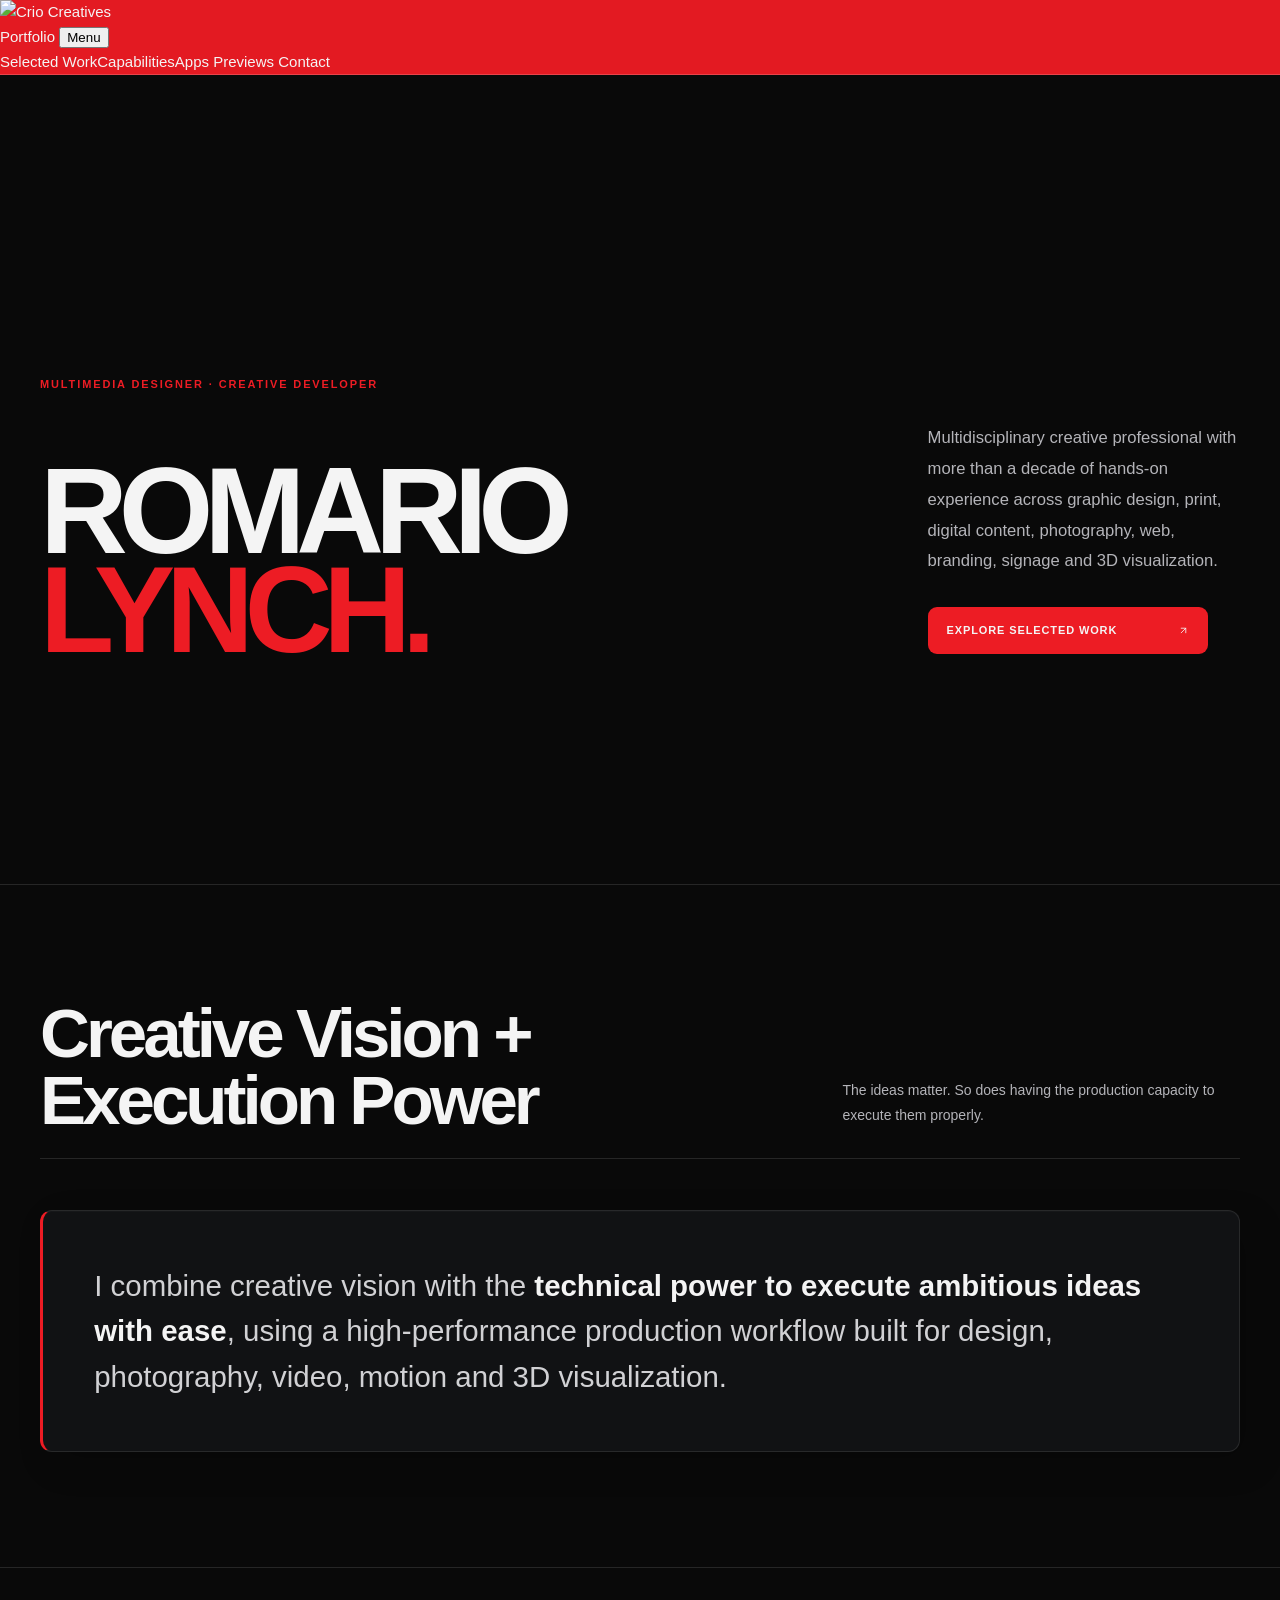
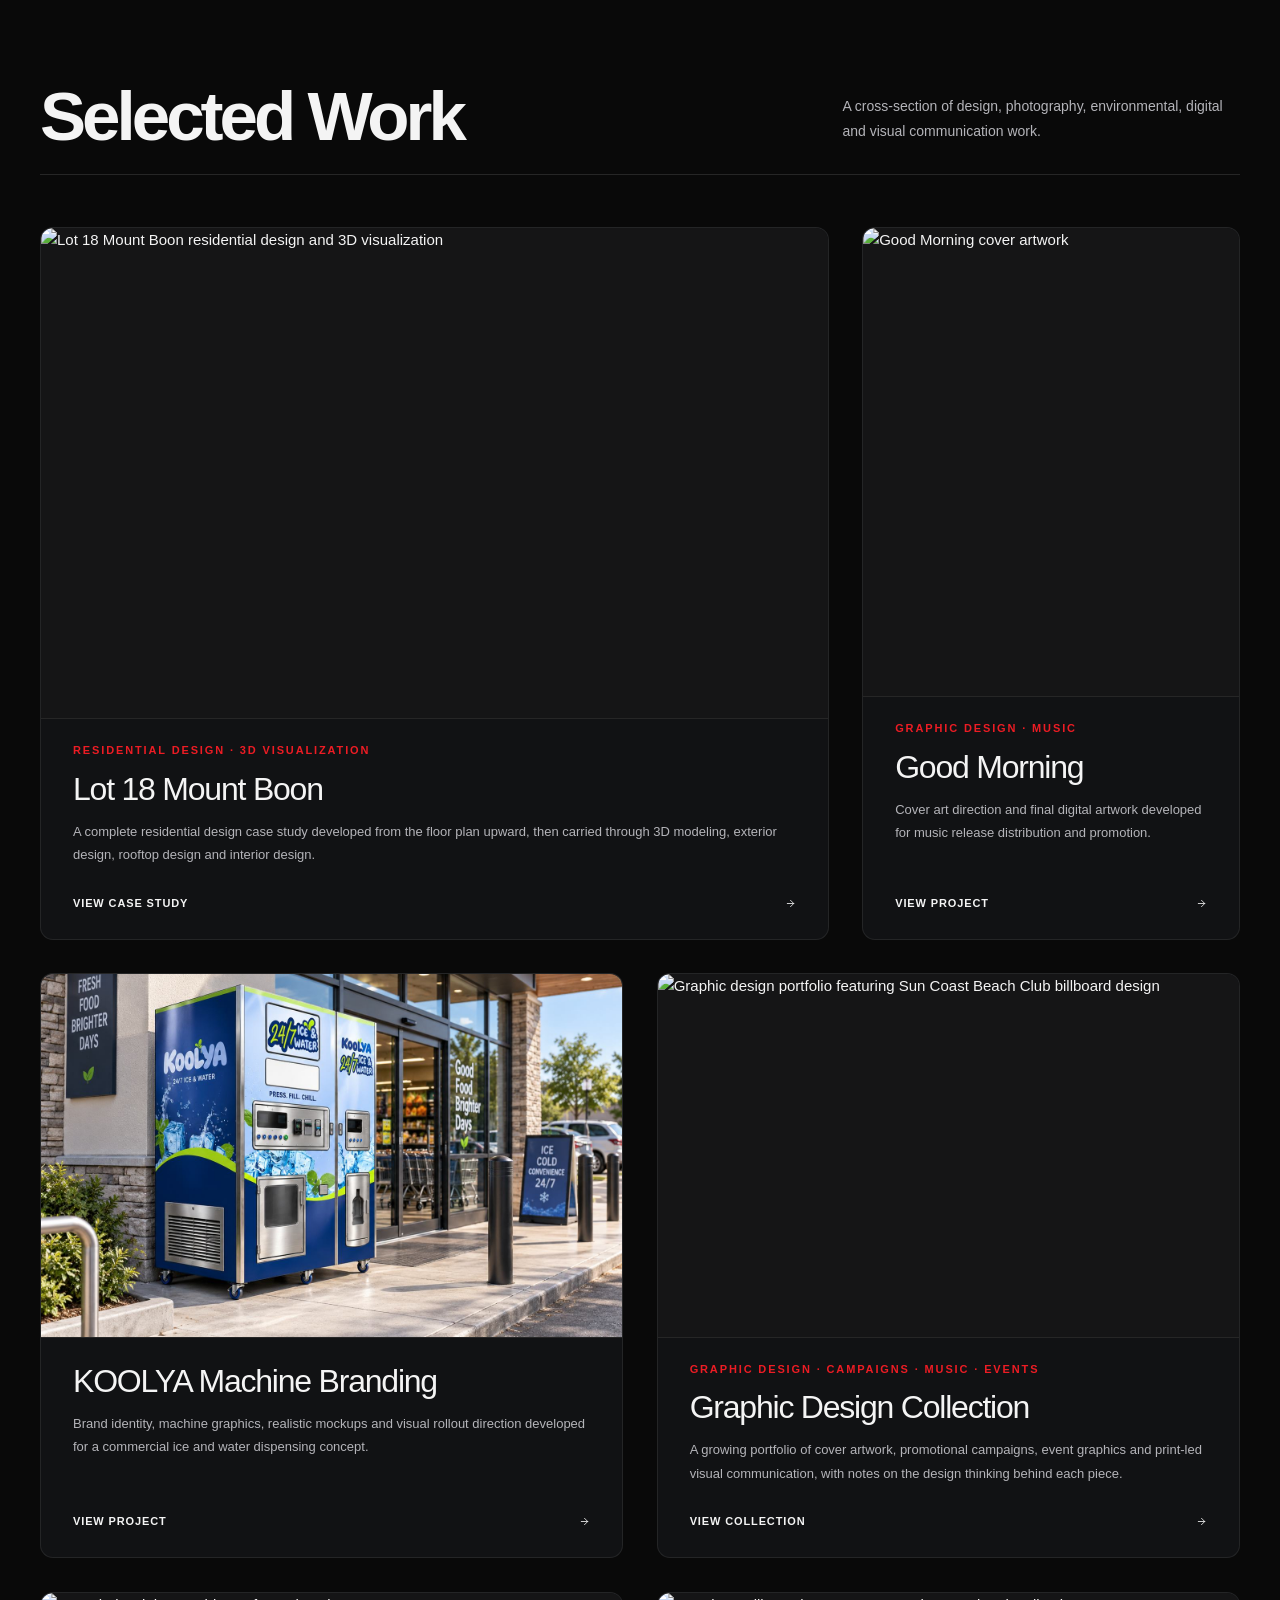
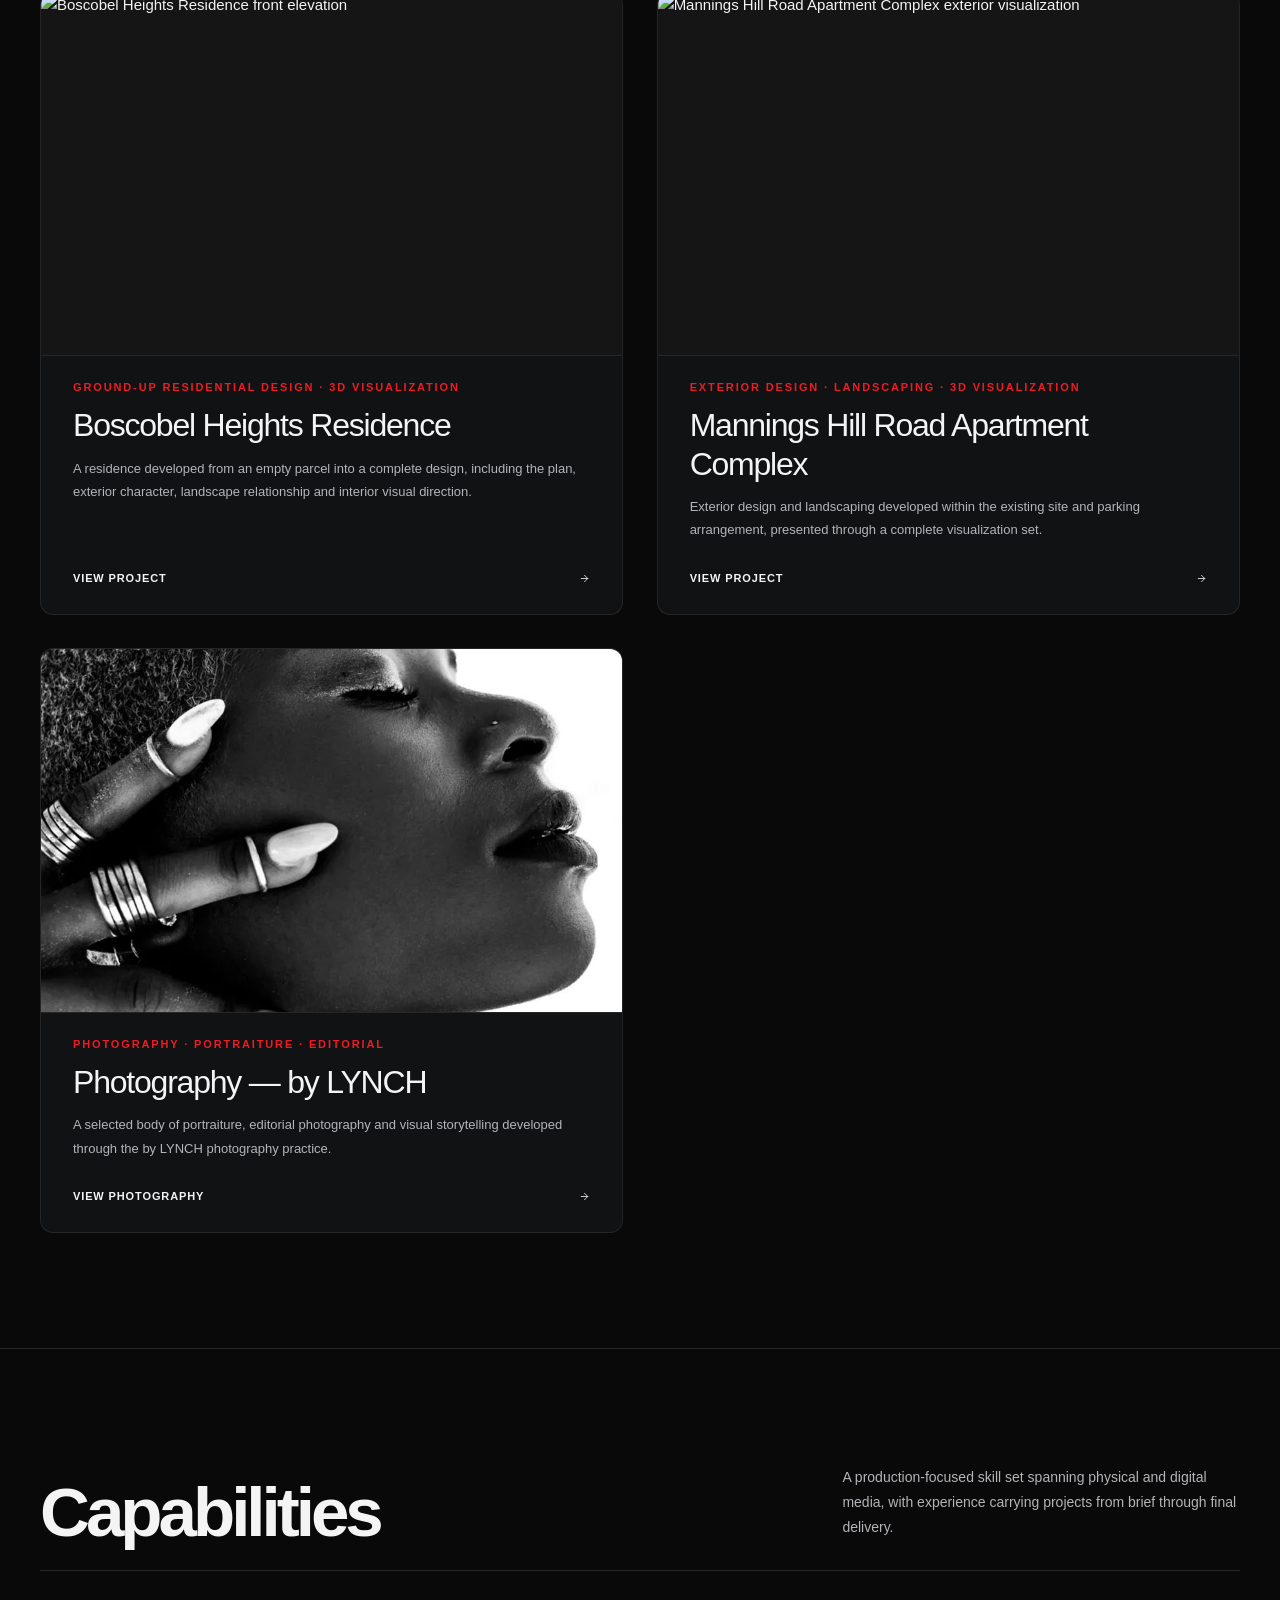
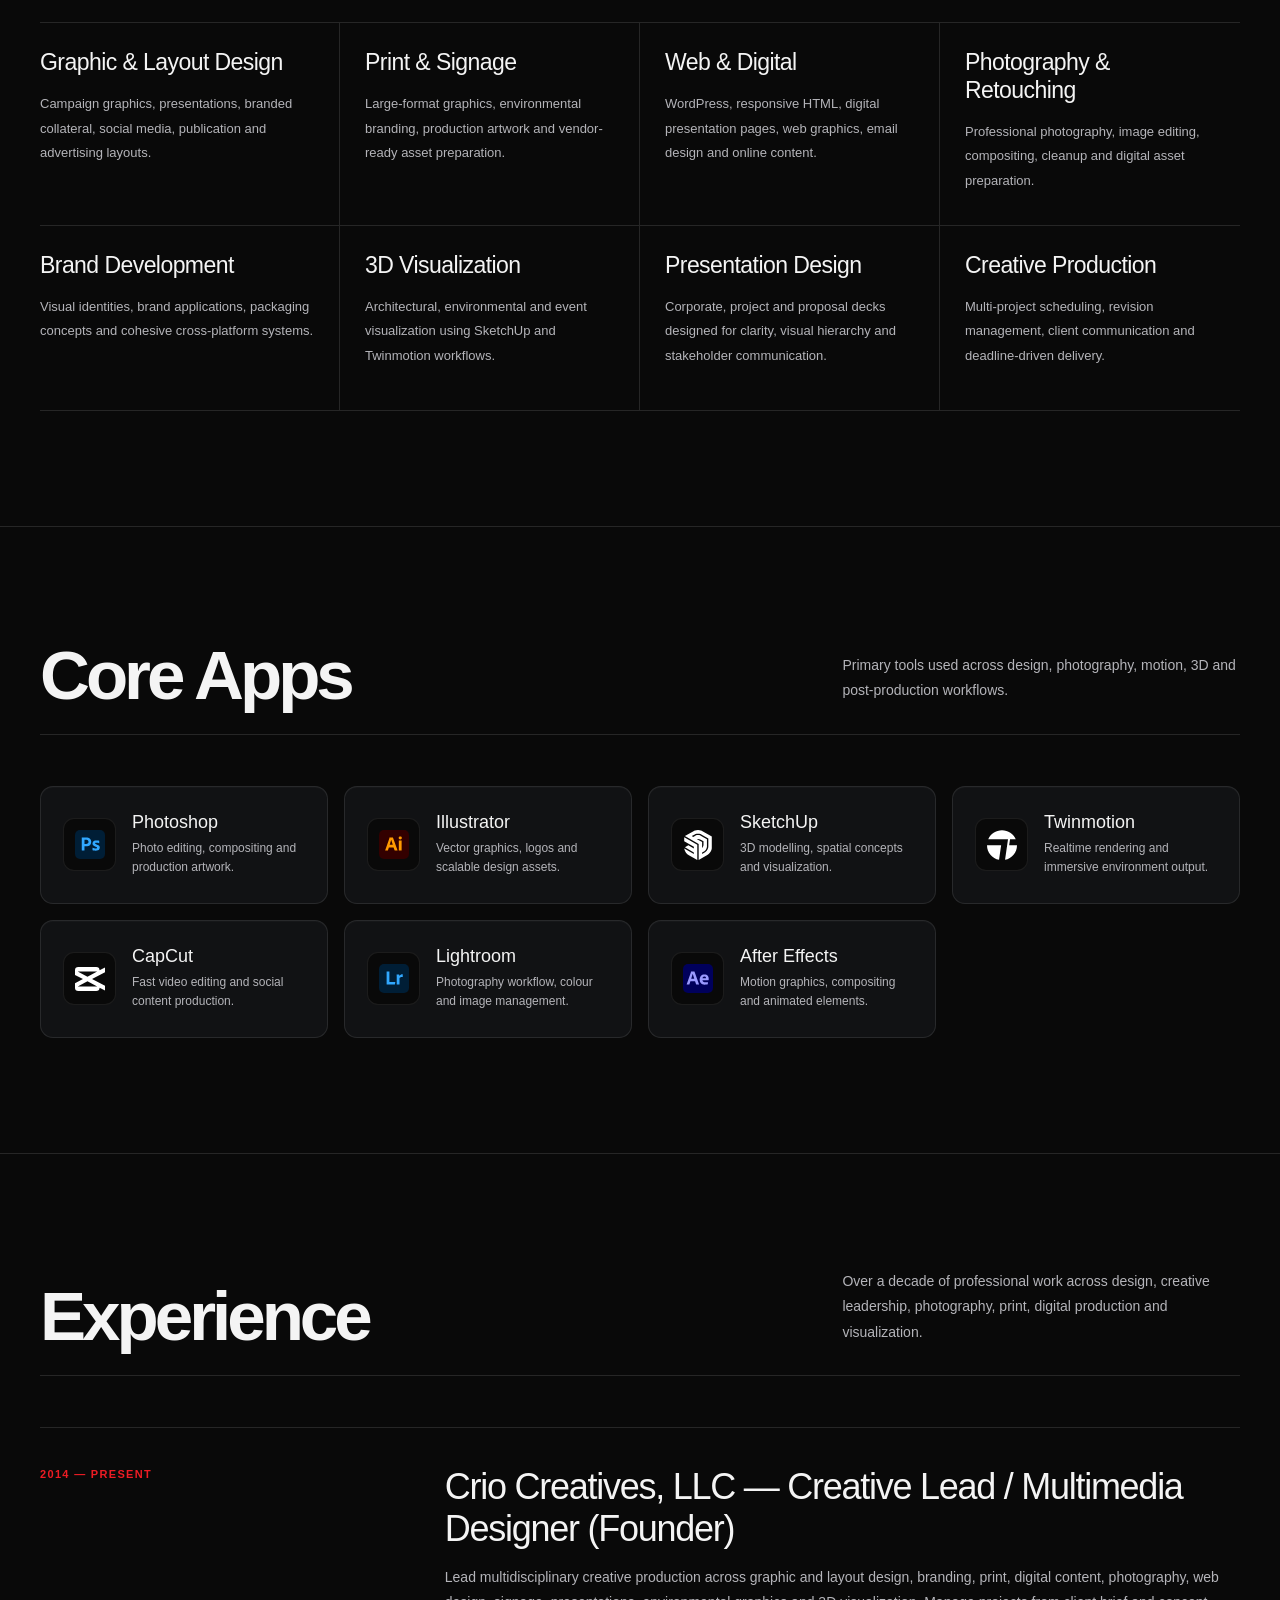
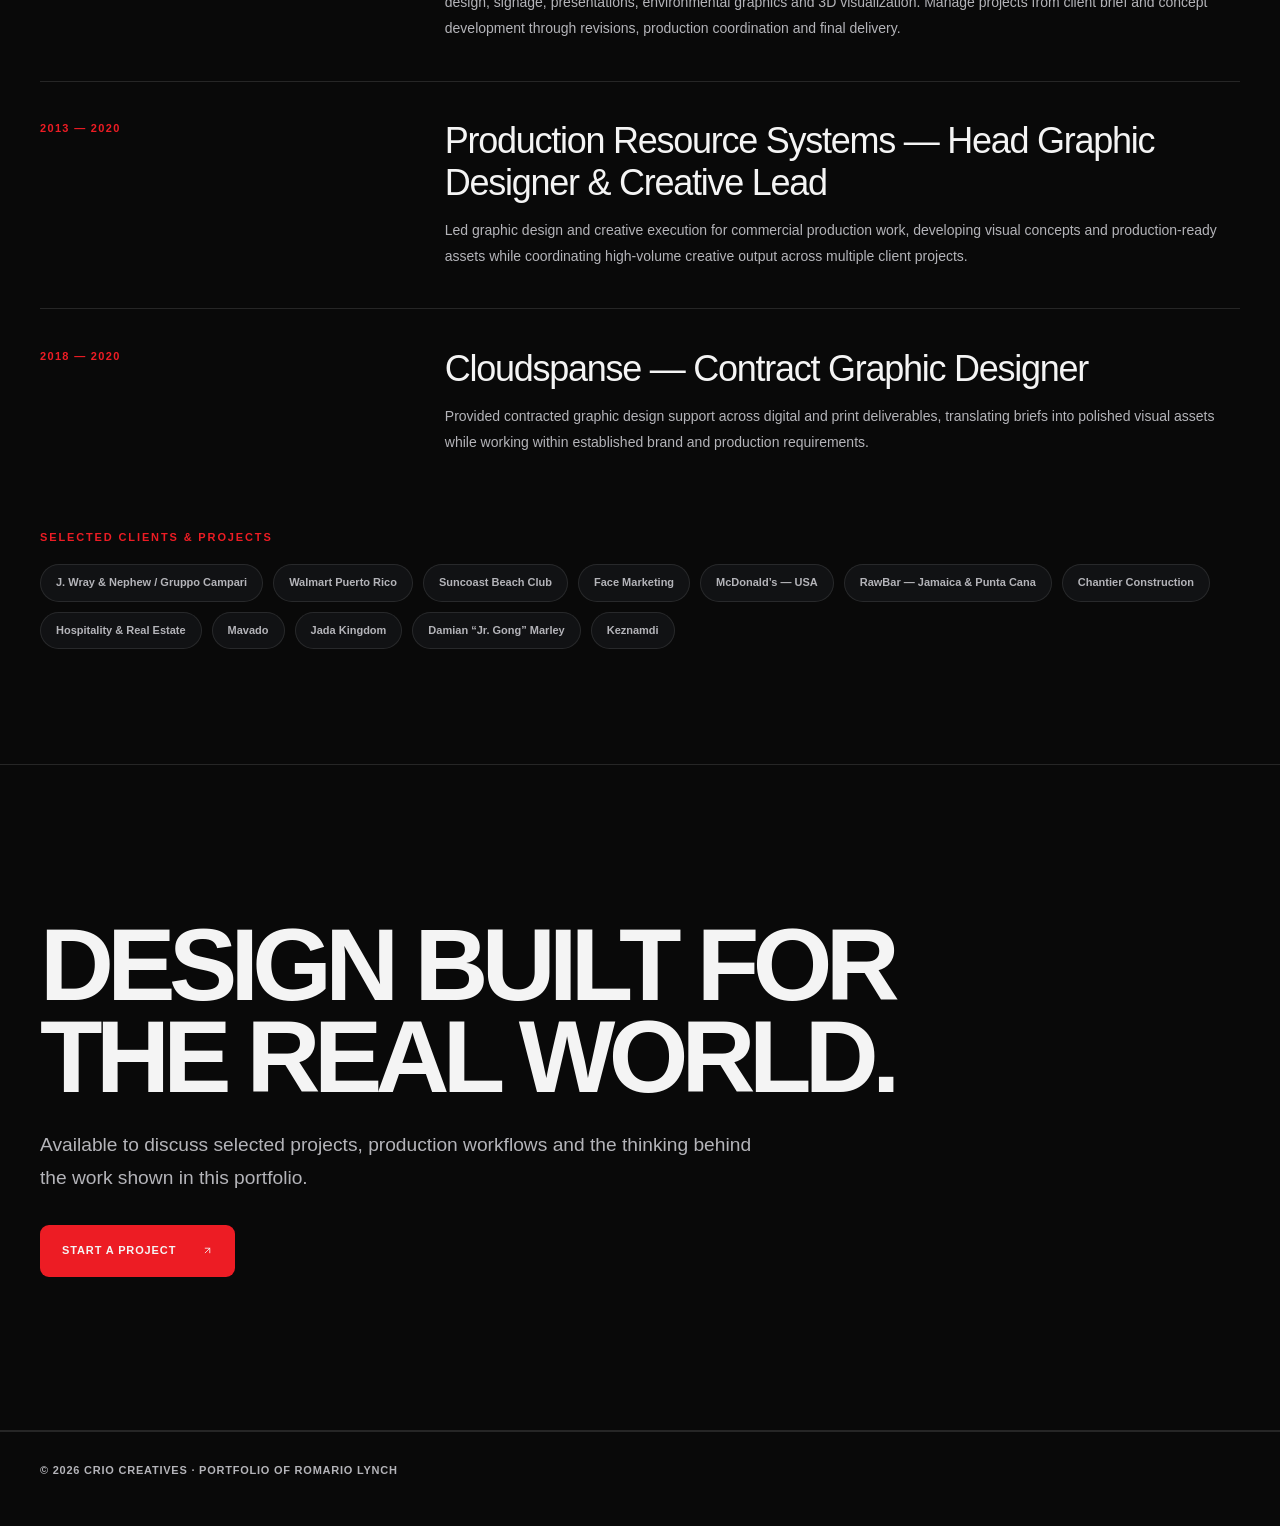
==== commit 8b7a34b4: "Replace arrow glyphs with accessible inline SVG icons" ====
--- a/index.html
+++ b/index.html
@@ -182,7 +182,7 @@
         <p class="intro">
           Multidisciplinary creative professional with more than a decade of hands-on experience across graphic design, print, digital content, photography, web, branding, signage and 3D visualization.
         </p>
-        <a class="portfolio-hero-action" href="#work">Explore selected work <span aria-hidden="true">↗</span></a>
+        <a class="portfolio-hero-action" href="#work">Explore selected work <span aria-hidden="true"><svg class="crio-icon crio-icon--arrow-up-right" xmlns="http://www.w3.org/2000/svg" width="1em" height="1em" viewBox="0 0 24 24" fill="none" stroke="currentColor" stroke-width="1.8" stroke-linecap="round" stroke-linejoin="round" aria-hidden="true" focusable="false" style="display:inline-block;vertical-align:-.125em;flex-shrink:0;pointer-events:none"><path d="M7 17 17 7M7 7h10v10"/></svg></span></a>
       </div>
     </div>
   </section>
@@ -213,7 +213,7 @@
             <div class="kicker">Residential Design · 3D Visualization</div>
             <div class="title">Lot 18 Mount Boon</div>
             <div class="desc">A complete residential design case study developed from the floor plan upward, then carried through 3D modeling, exterior design, rooftop design and interior design.</div>
-            <div class="arrow">View case study →</div>
+            <div class="arrow">View case study <svg class="crio-icon crio-icon--arrow-right" xmlns="http://www.w3.org/2000/svg" width="1em" height="1em" viewBox="0 0 24 24" fill="none" stroke="currentColor" stroke-width="1.8" stroke-linecap="round" stroke-linejoin="round" aria-hidden="true" focusable="false" style="display:inline-block;vertical-align:-.125em;flex-shrink:0;pointer-events:none"><path d="M5 12h14m-7-7 7 7-7 7"/></svg></div>
           </div>
         </a>
 
@@ -223,7 +223,7 @@
             <div class="kicker">Graphic Design · Music</div>
             <div class="title">Good Morning</div>
             <div class="desc">Cover art direction and final digital artwork developed for music release distribution and promotion.</div>
-            <div class="arrow">View project →</div>
+            <div class="arrow">View project <svg class="crio-icon crio-icon--arrow-right" xmlns="http://www.w3.org/2000/svg" width="1em" height="1em" viewBox="0 0 24 24" fill="none" stroke="currentColor" stroke-width="1.8" stroke-linecap="round" stroke-linejoin="round" aria-hidden="true" focusable="false" style="display:inline-block;vertical-align:-.125em;flex-shrink:0;pointer-events:none"><path d="M5 12h14m-7-7 7 7-7 7"/></svg></div>
           </div>
         </a>
 
@@ -232,7 +232,7 @@
           <div class="meta">
             <div class="title">KOOLYA Machine Branding</div>
             <div class="desc">Brand identity, machine graphics, realistic mockups and visual rollout direction developed for a commercial ice and water dispensing concept.</div>
-            <div class="arrow">View project →</div>
+            <div class="arrow">View project <svg class="crio-icon crio-icon--arrow-right" xmlns="http://www.w3.org/2000/svg" width="1em" height="1em" viewBox="0 0 24 24" fill="none" stroke="currentColor" stroke-width="1.8" stroke-linecap="round" stroke-linejoin="round" aria-hidden="true" focusable="false" style="display:inline-block;vertical-align:-.125em;flex-shrink:0;pointer-events:none"><path d="M5 12h14m-7-7 7 7-7 7"/></svg></div>
           </div>
         </a>
 
@@ -242,7 +242,7 @@
             <div class="kicker">Graphic Design · Campaigns · Music · Events</div>
             <div class="title">Graphic Design Collection</div>
             <div class="desc">A growing portfolio of cover artwork, promotional campaigns, event graphics and print-led visual communication, with notes on the design thinking behind each piece.</div>
-            <div class="arrow">View collection →</div>
+            <div class="arrow">View collection <svg class="crio-icon crio-icon--arrow-right" xmlns="http://www.w3.org/2000/svg" width="1em" height="1em" viewBox="0 0 24 24" fill="none" stroke="currentColor" stroke-width="1.8" stroke-linecap="round" stroke-linejoin="round" aria-hidden="true" focusable="false" style="display:inline-block;vertical-align:-.125em;flex-shrink:0;pointer-events:none"><path d="M5 12h14m-7-7 7 7-7 7"/></svg></div>
           </div>
         </a>
 
@@ -254,7 +254,7 @@
             <div class="kicker">Ground-Up Residential Design · 3D Visualization</div>
             <div class="title">Boscobel Heights Residence</div>
             <div class="desc">A residence developed from an empty parcel into a complete design, including the plan, exterior character, landscape relationship and interior visual direction.</div>
-            <div class="arrow">View project →</div>
+            <div class="arrow">View project <svg class="crio-icon crio-icon--arrow-right" xmlns="http://www.w3.org/2000/svg" width="1em" height="1em" viewBox="0 0 24 24" fill="none" stroke="currentColor" stroke-width="1.8" stroke-linecap="round" stroke-linejoin="round" aria-hidden="true" focusable="false" style="display:inline-block;vertical-align:-.125em;flex-shrink:0;pointer-events:none"><path d="M5 12h14m-7-7 7 7-7 7"/></svg></div>
           </div>
         </a>
 
@@ -264,7 +264,7 @@
             <div class="kicker">Exterior Design · Landscaping · 3D Visualization</div>
             <div class="title">Mannings Hill Road Apartment Complex</div>
             <div class="desc">Exterior design and landscaping developed within the existing site and parking arrangement, presented through a complete visualization set.</div>
-            <div class="arrow">View project →</div>
+            <div class="arrow">View project <svg class="crio-icon crio-icon--arrow-right" xmlns="http://www.w3.org/2000/svg" width="1em" height="1em" viewBox="0 0 24 24" fill="none" stroke="currentColor" stroke-width="1.8" stroke-linecap="round" stroke-linejoin="round" aria-hidden="true" focusable="false" style="display:inline-block;vertical-align:-.125em;flex-shrink:0;pointer-events:none"><path d="M5 12h14m-7-7 7 7-7 7"/></svg></div>
           </div>
         </a>
 
@@ -274,7 +274,7 @@
             <div class="kicker">Photography · Portraiture · Editorial</div>
             <div class="title">Photography — by LYNCH</div>
             <div class="desc">A selected body of portraiture, editorial photography and visual storytelling developed through the by LYNCH photography practice.</div>
-            <div class="arrow">View photography →</div>
+            <div class="arrow">View photography <svg class="crio-icon crio-icon--arrow-right" xmlns="http://www.w3.org/2000/svg" width="1em" height="1em" viewBox="0 0 24 24" fill="none" stroke="currentColor" stroke-width="1.8" stroke-linecap="round" stroke-linejoin="round" aria-hidden="true" focusable="false" style="display:inline-block;vertical-align:-.125em;flex-shrink:0;pointer-events:none"><path d="M5 12h14m-7-7 7 7-7 7"/></svg></div>
           </div>
         </a>
       </div>
@@ -395,7 +395,7 @@
     <div class="wrap">
       <h2>Design built for the real world.</h2>
       <p>Available to discuss selected projects, production workflows and the thinking behind the work shown in this portfolio.</p>
-      <a class="btn" href="https://criocreatives.com/#contact">Start a project <span aria-hidden="true">↗</span></a>
+      <a class="btn" href="https://criocreatives.com/#contact">Start a project <span aria-hidden="true"><svg class="crio-icon crio-icon--arrow-up-right" xmlns="http://www.w3.org/2000/svg" width="1em" height="1em" viewBox="0 0 24 24" fill="none" stroke="currentColor" stroke-width="1.8" stroke-linecap="round" stroke-linejoin="round" aria-hidden="true" focusable="false" style="display:inline-block;vertical-align:-.125em;flex-shrink:0;pointer-events:none"><path d="M7 17 17 7M7 7h10v10"/></svg></span></a>
     </div>
   </section>
 </main>
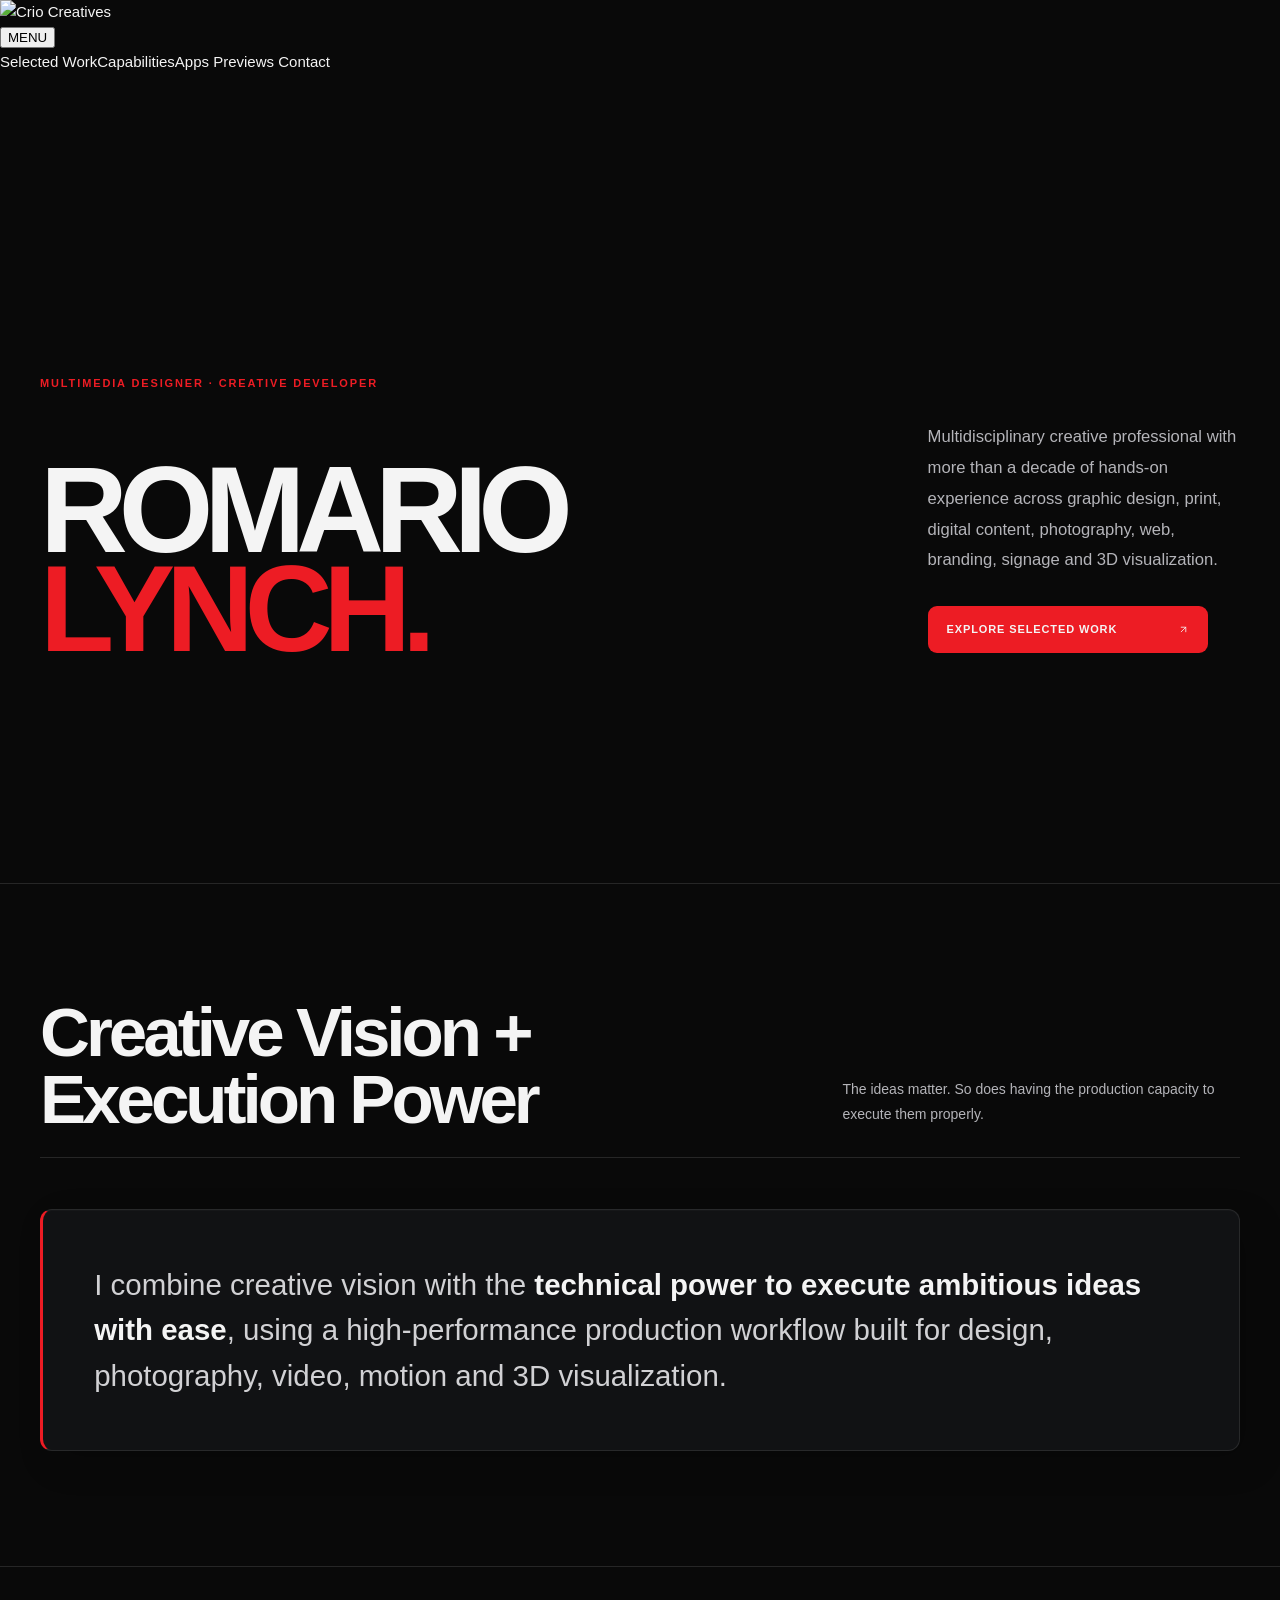
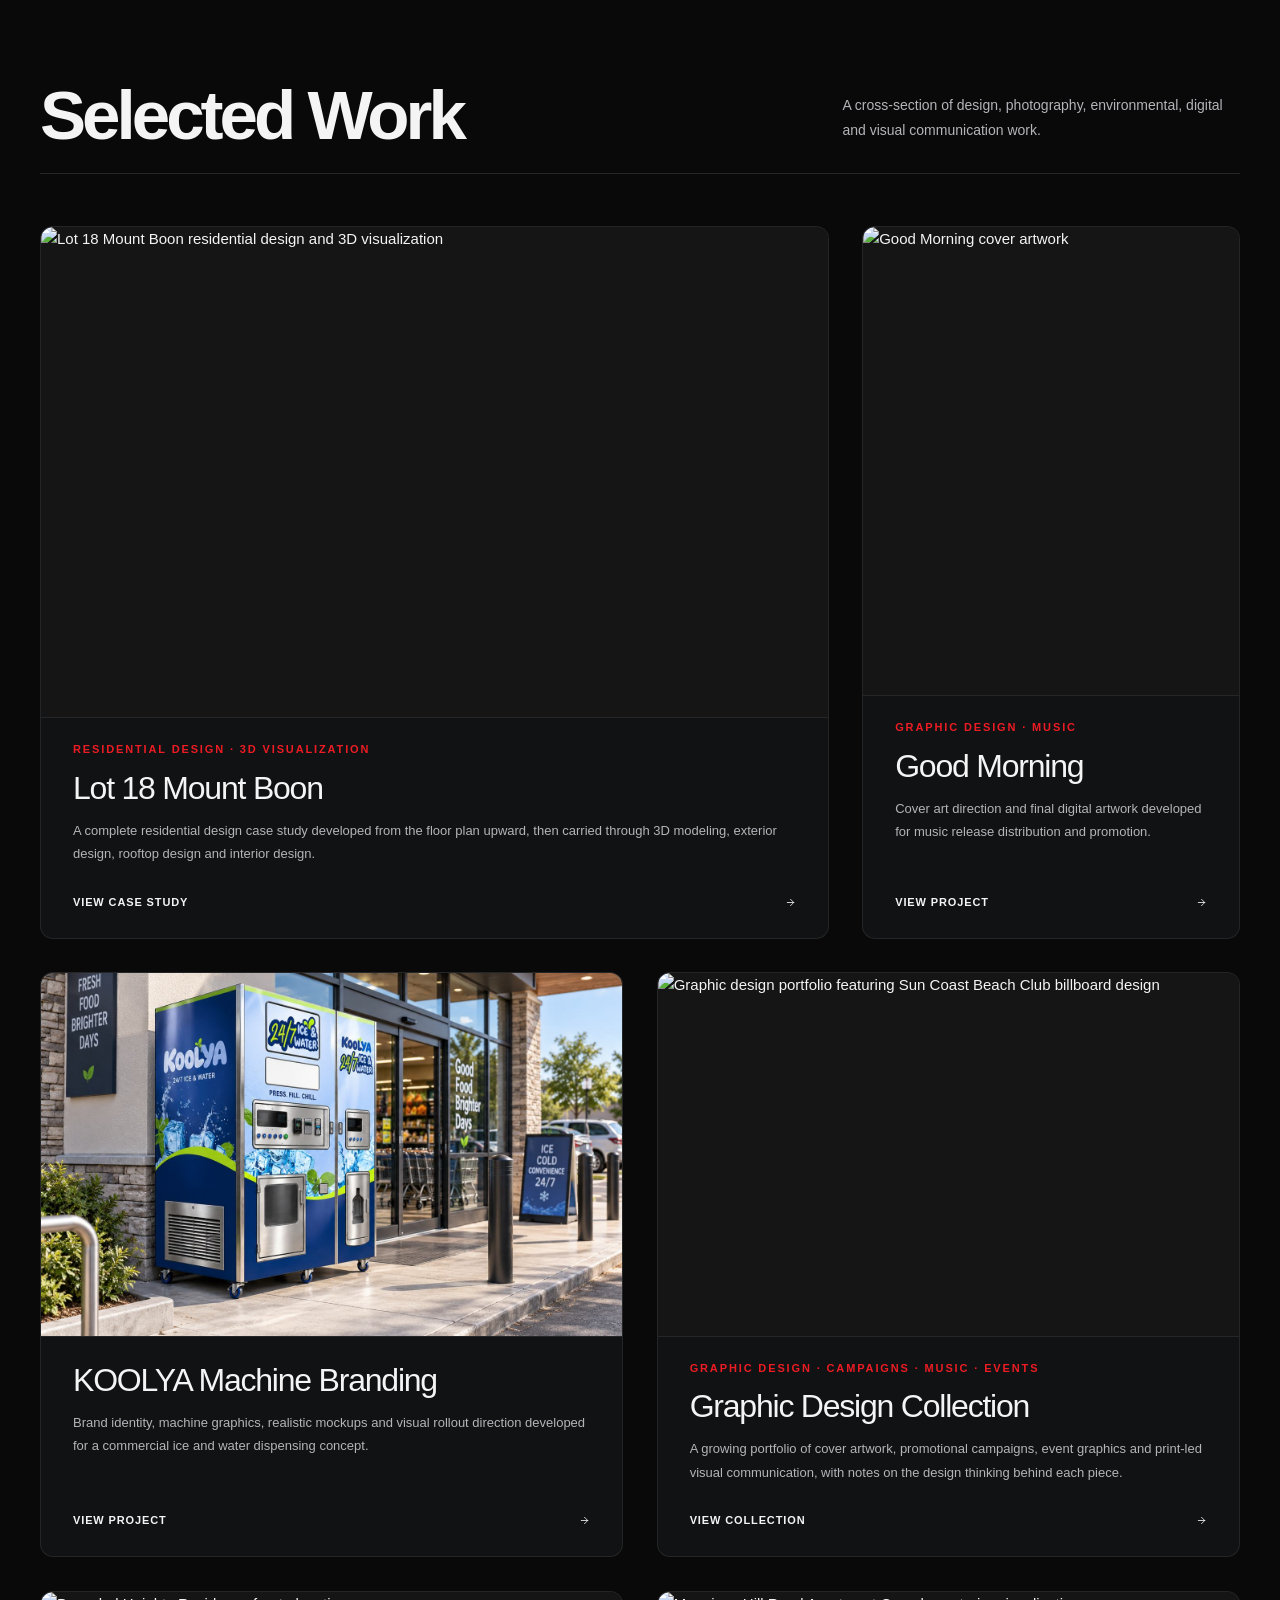
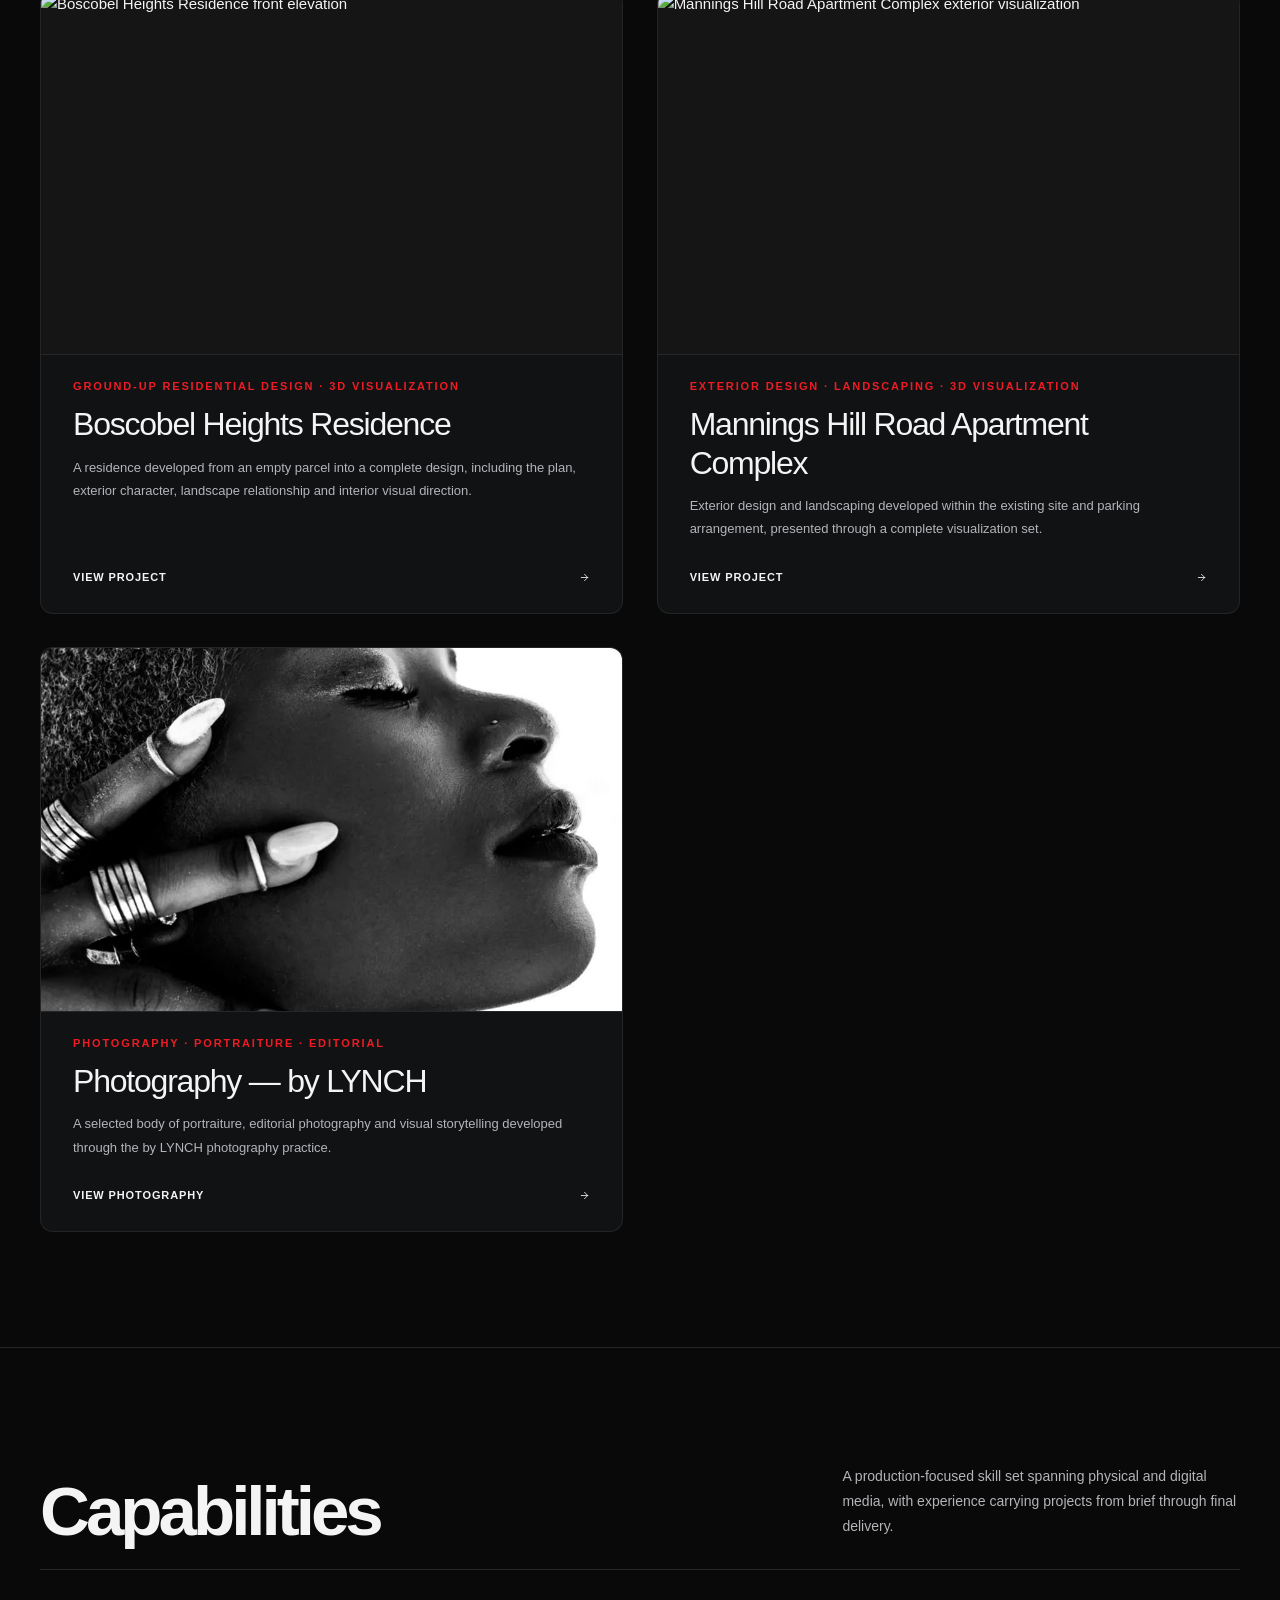
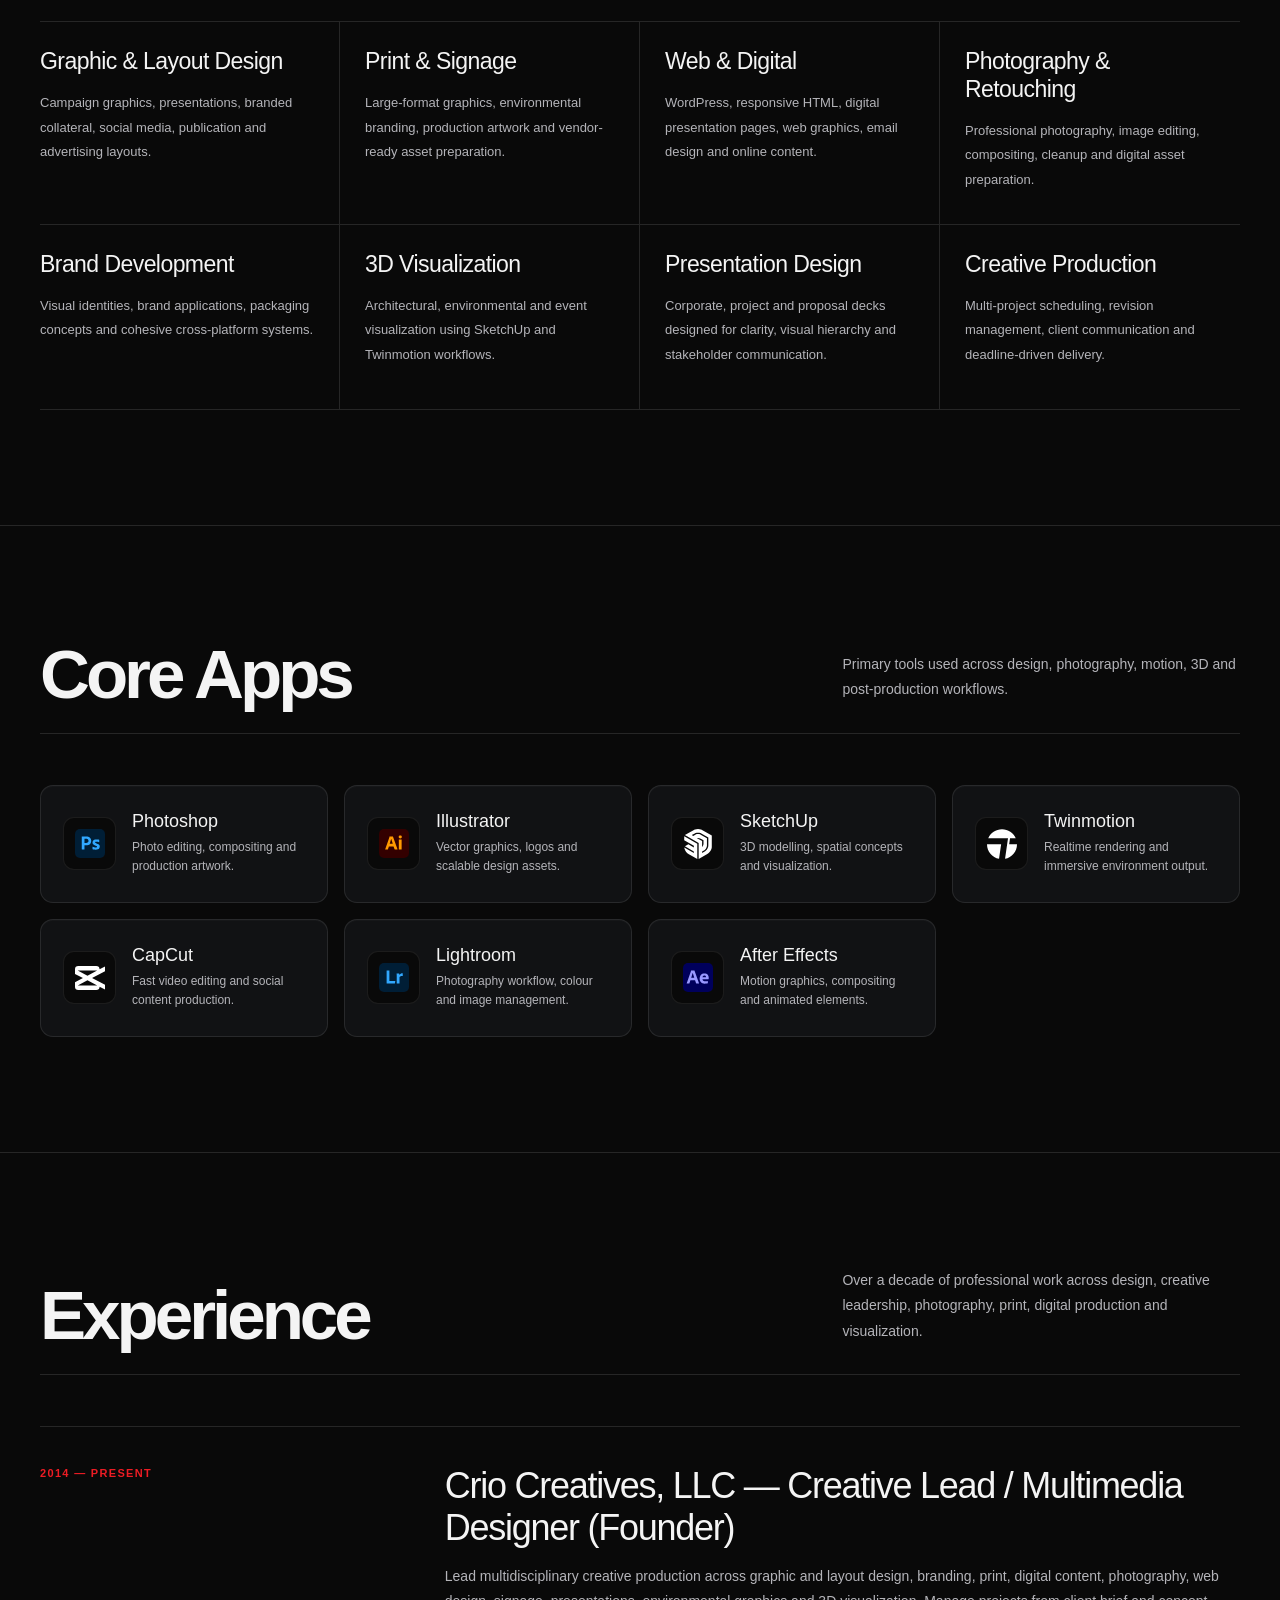
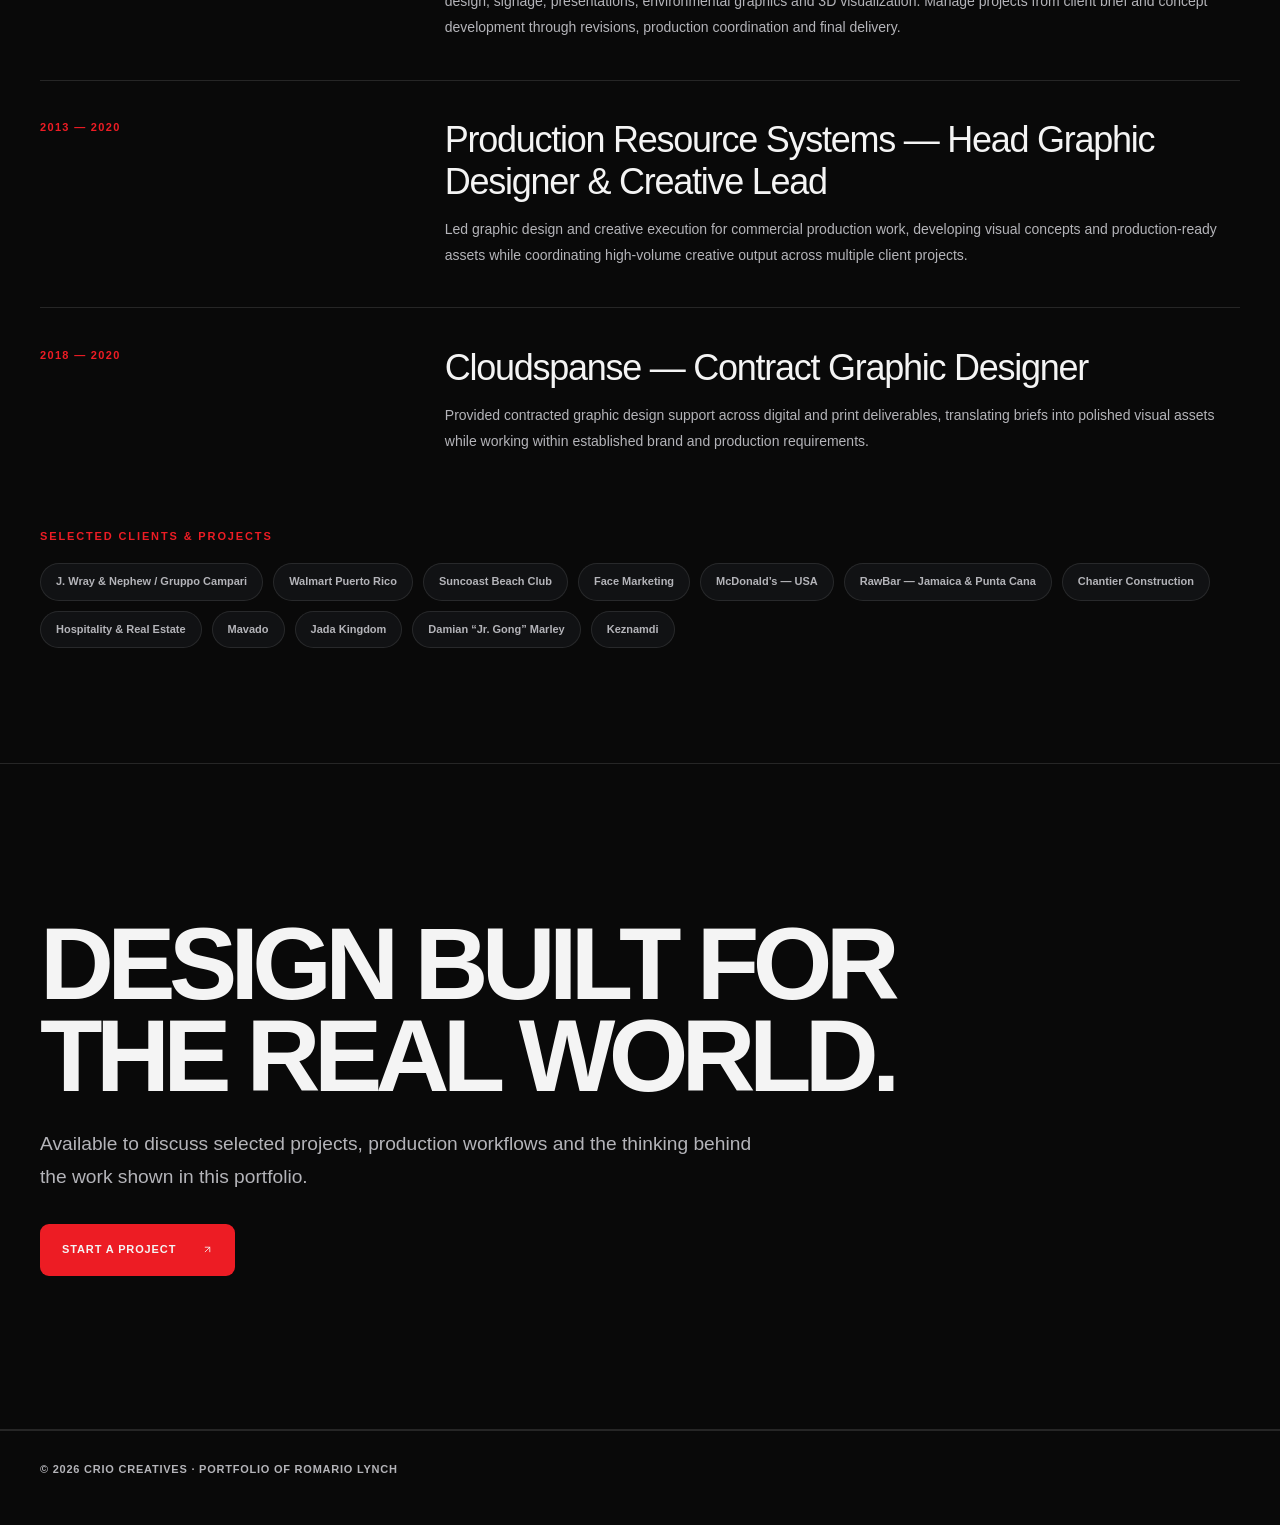
==== commit d9d6dbc3: "Use shared site header on portfolio" ====
--- a/index.html
+++ b/index.html
@@ -30,17 +30,6 @@
     a{color:inherit;text-decoration:none}
     img{max-width:100%;display:block}
     .wrap{width:min(var(--max),calc(100% - 40px));margin:auto}
-    header{
-      position:sticky;top:0;z-index:20;
-      backdrop-filter:blur(16px);
-      background:rgba(237,28,36,.96);
-      border-bottom:1px solid rgba(255,255,255,.18);
-    }
-    .nav{height:68px;display:flex;align-items:center;justify-content:space-between;gap:20px}
-    .brand img{display:block;width:168px;height:48px;object-fit:cover;border-radius:9px}
-    .navlinks{display:flex;gap:26px;align-items:center;font-size:13px;font-weight:700;letter-spacing:.08em;text-transform:uppercase}
-    .navlinks a{color:#fff}
-    .navlinks a:hover{color:#fff}
     .btn{
       display:inline-flex;align-items:center;justify-content:center;
       min-height:48px;padding:0 20px;border-radius:9px;
@@ -142,7 +131,6 @@
       .hero-bottom,.experience{grid-template-columns:1fr;gap:24px}
       .skills{grid-template-columns:repeat(2,1fr)}
       .card.large,.card.small,.card.half{grid-column:span 12}
-      .navlinks a:not(.btn){display:none}
       .hero{padding-top:64px}
     }
     @media(max-width:520px){
@@ -150,25 +138,24 @@
       .skills,.app-grid{grid-template-columns:1fr}
       .skill{min-height:auto}
       .thumb{height:230px}
-      .nav{height:62px}
-      .brand img{width:147px;height:42px}
       .btn{min-height:42px;padding:0 15px}
       section{padding:58px 0}
     }
   </style>
 <link rel="stylesheet" href="https://criocreatives.com/assets/css/crio-subpage.css?v=1">
 <link rel="stylesheet" href="/assets/css/portfolio-2026.css?v=1">
+<link rel="stylesheet" href="https://criocreatives.com/assets/css/site-header.css?v=2">
+<script defer src="https://criocreatives.com/assets/js/site-header.js?v=1"></script>
 </head>
 <body class="crio-subpage crio-portfolio-page">
-<header class="crio-shell-header" id="site-header">
-  <div class="crio-shell-inner">
-    <a class="crio-shell-brand" href="https://criocreatives.com/" aria-label="Crio Creatives home"><img class="crio-shell-logo" src="https://criocreatives.com/assets/logos/Crio%20Creatives%20Logo%20wide%20white.svg" alt="Crio Creatives"></a>
-    <span class="crio-shell-current">Portfolio</span>
-    <button class="crio-shell-menu menu-toggle" type="button" aria-controls="site-nav" aria-expanded="false">Menu</button>
-    <nav class="crio-shell-nav" id="site-nav" aria-label="Portfolio navigation">
+<header class="site-header" id="site-header">
+  <div class="header-inner">
+    <a class="brand" href="https://criocreatives.com/" aria-label="Crio Creatives home"><img class="header-logo" src="https://criocreatives.com/assets/logos/Crio%20Creatives%20Logo%20wide%20white.svg" alt="Crio Creatives"></a>
+    <button class="menu-toggle" type="button" aria-controls="site-nav" aria-expanded="false">MENU</button>
+    <nav class="nav" id="site-nav" aria-label="Portfolio navigation">
       <a href="#work">Selected Work</a><a href="#skills">Capabilities</a><a href="#apps">Apps</a>
       <a href="https://criocreatives.com/previews/">Previews</a>
-      <a class="crio-shell-contact" href="https://criocreatives.com/#contact">Contact</a>
+      <a class="nav-contact" href="https://criocreatives.com/#contact">Contact</a>
     </nav>
   </div>
 </header>
@@ -406,6 +393,5 @@
 
 <!-- LibreCounter: privacy-friendly page analytics -->
 <img src="https://librecounter.org/hidden.svg" referrerpolicy="unsafe-url" alt="" width="1" height="1" style="position:absolute;width:1px;height:1px;overflow:hidden;clip:rect(0 0 0 0);white-space:nowrap">
-<script src="https://criocreatives.com/assets/js/site.js?v=2"></script>
 </body>
-</html>+</html>
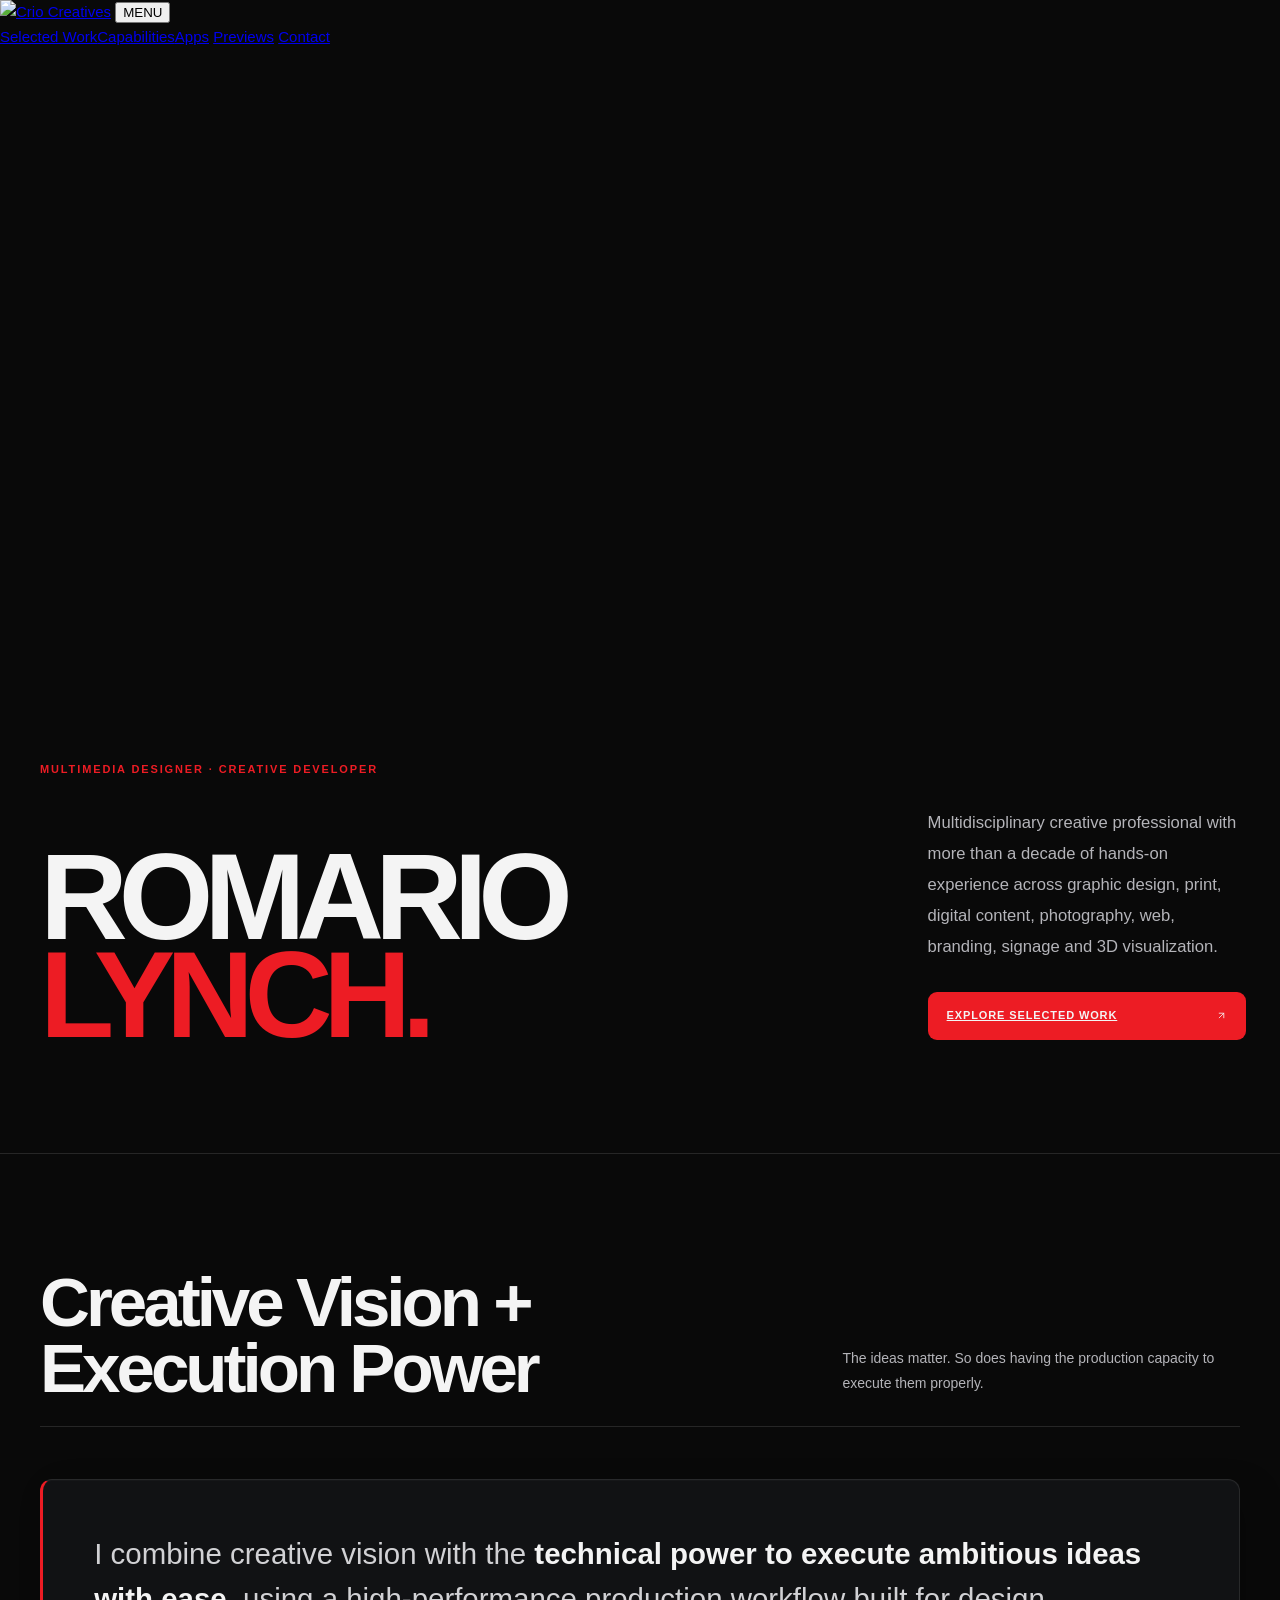
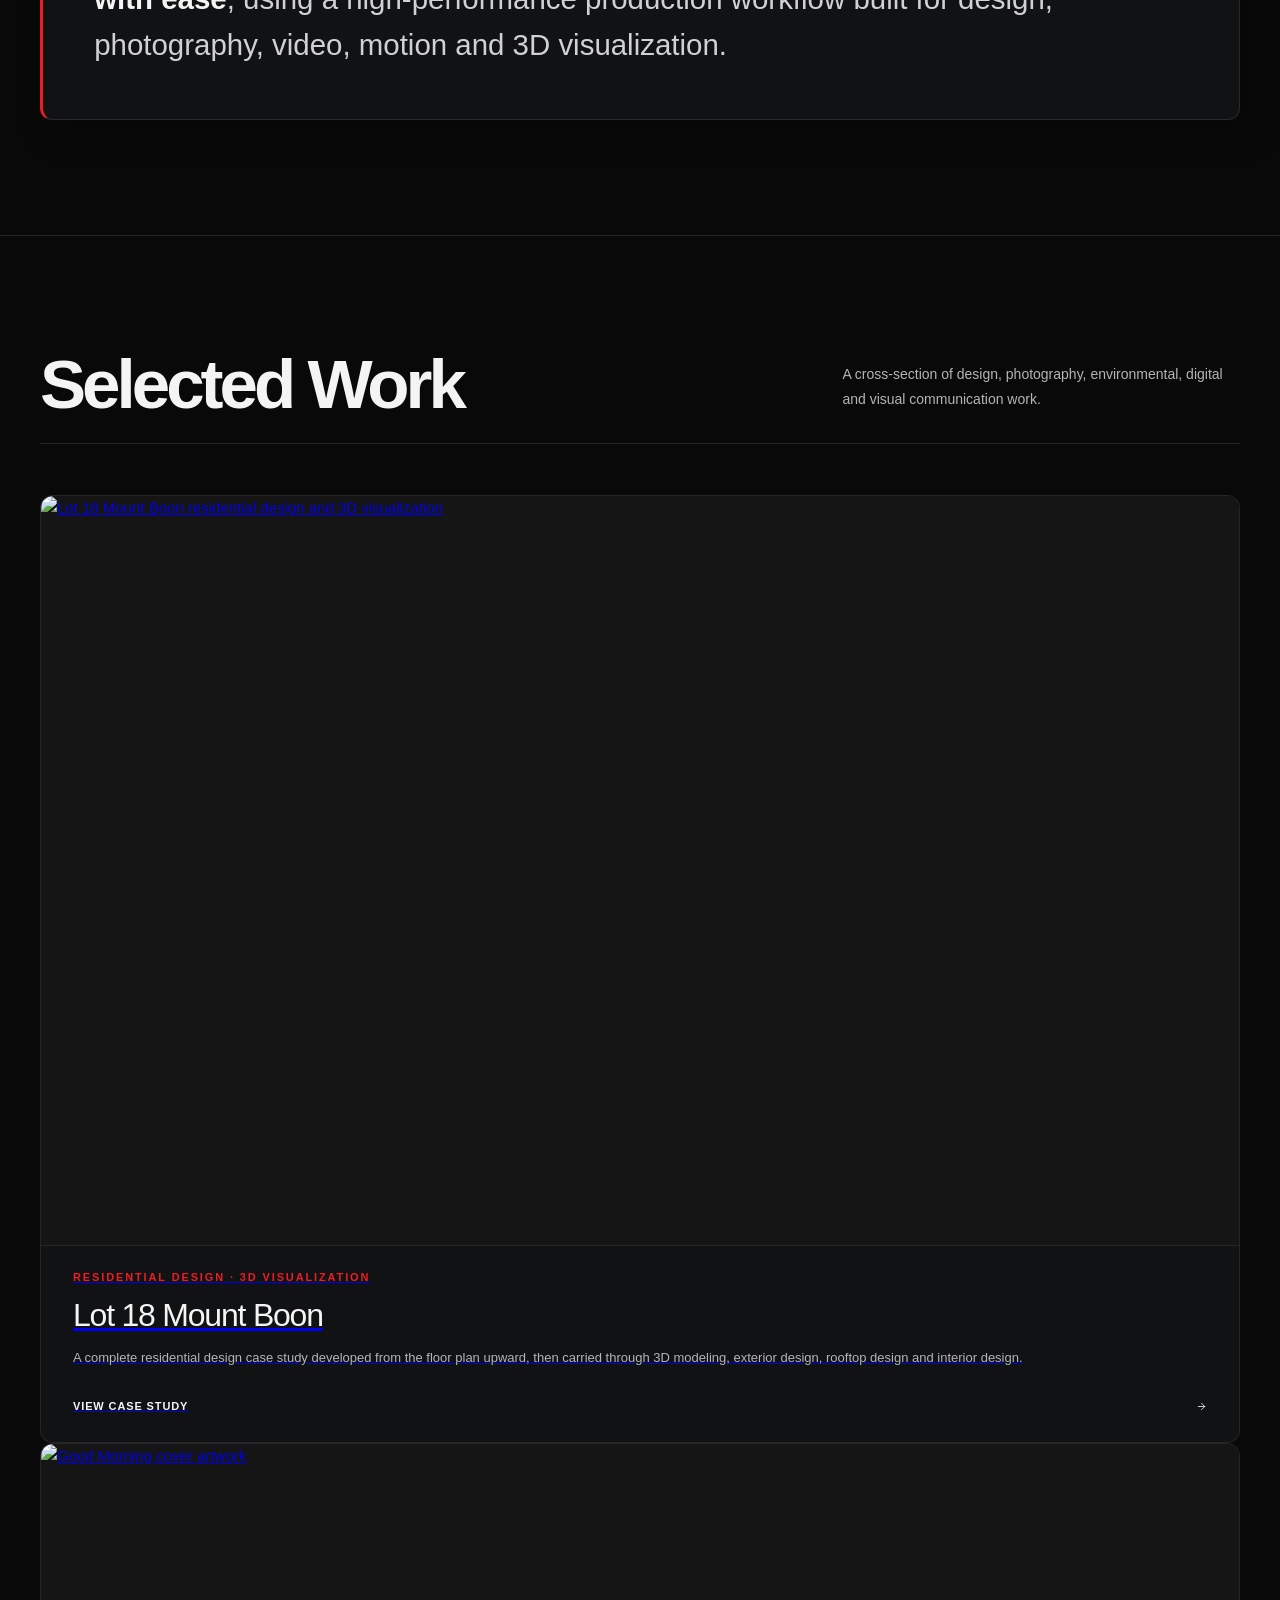
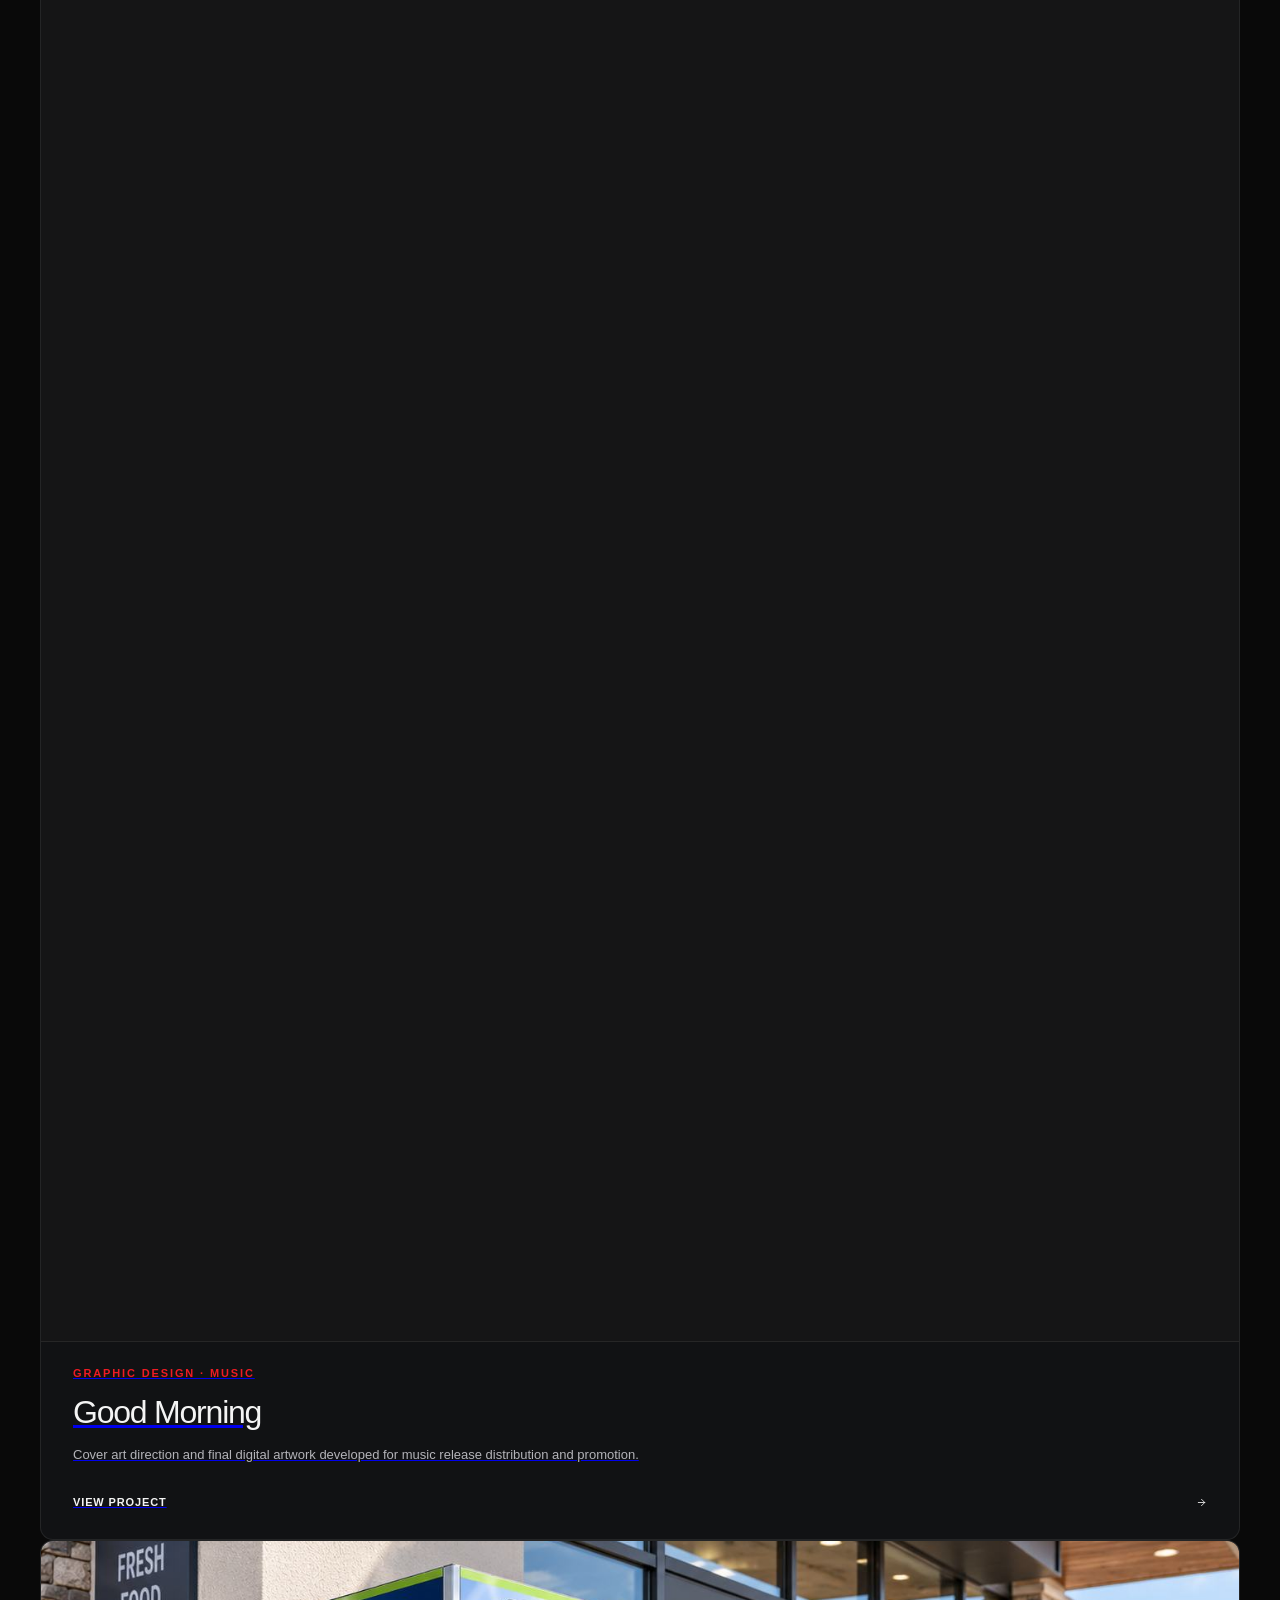
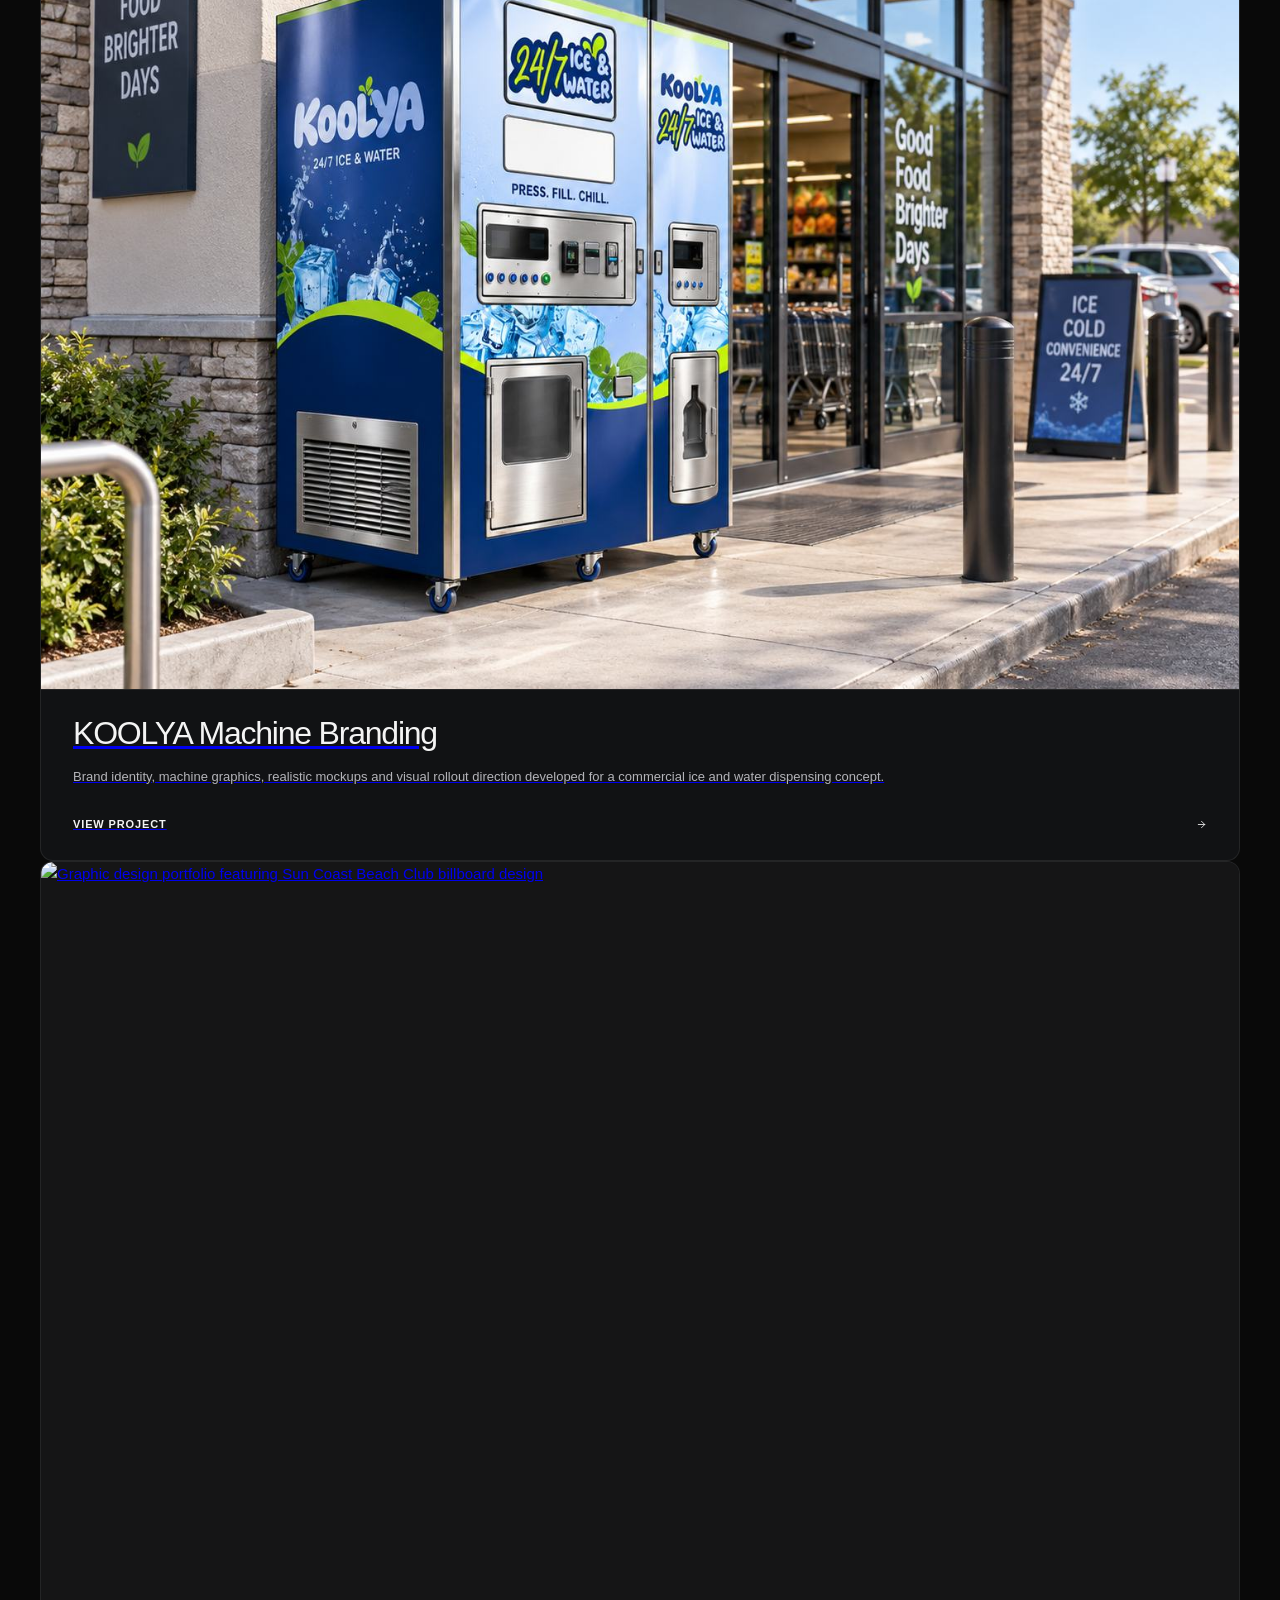
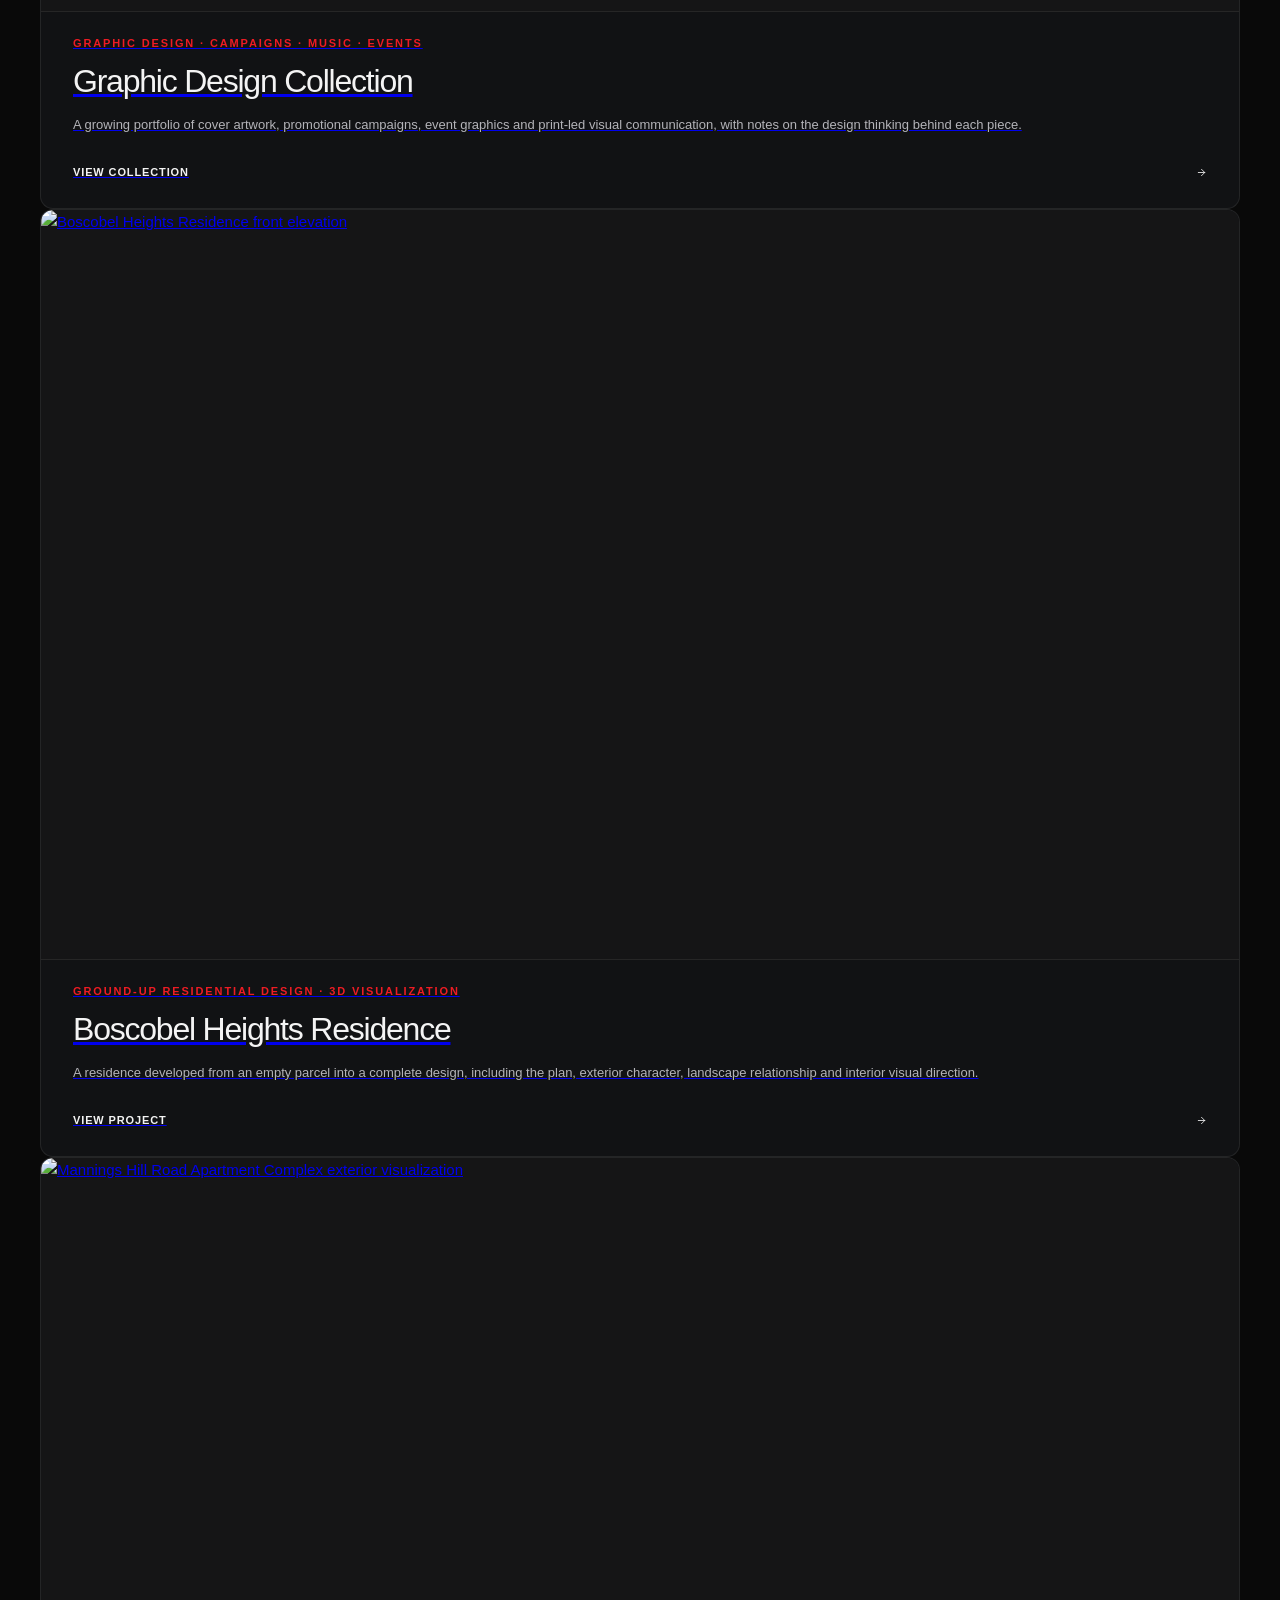
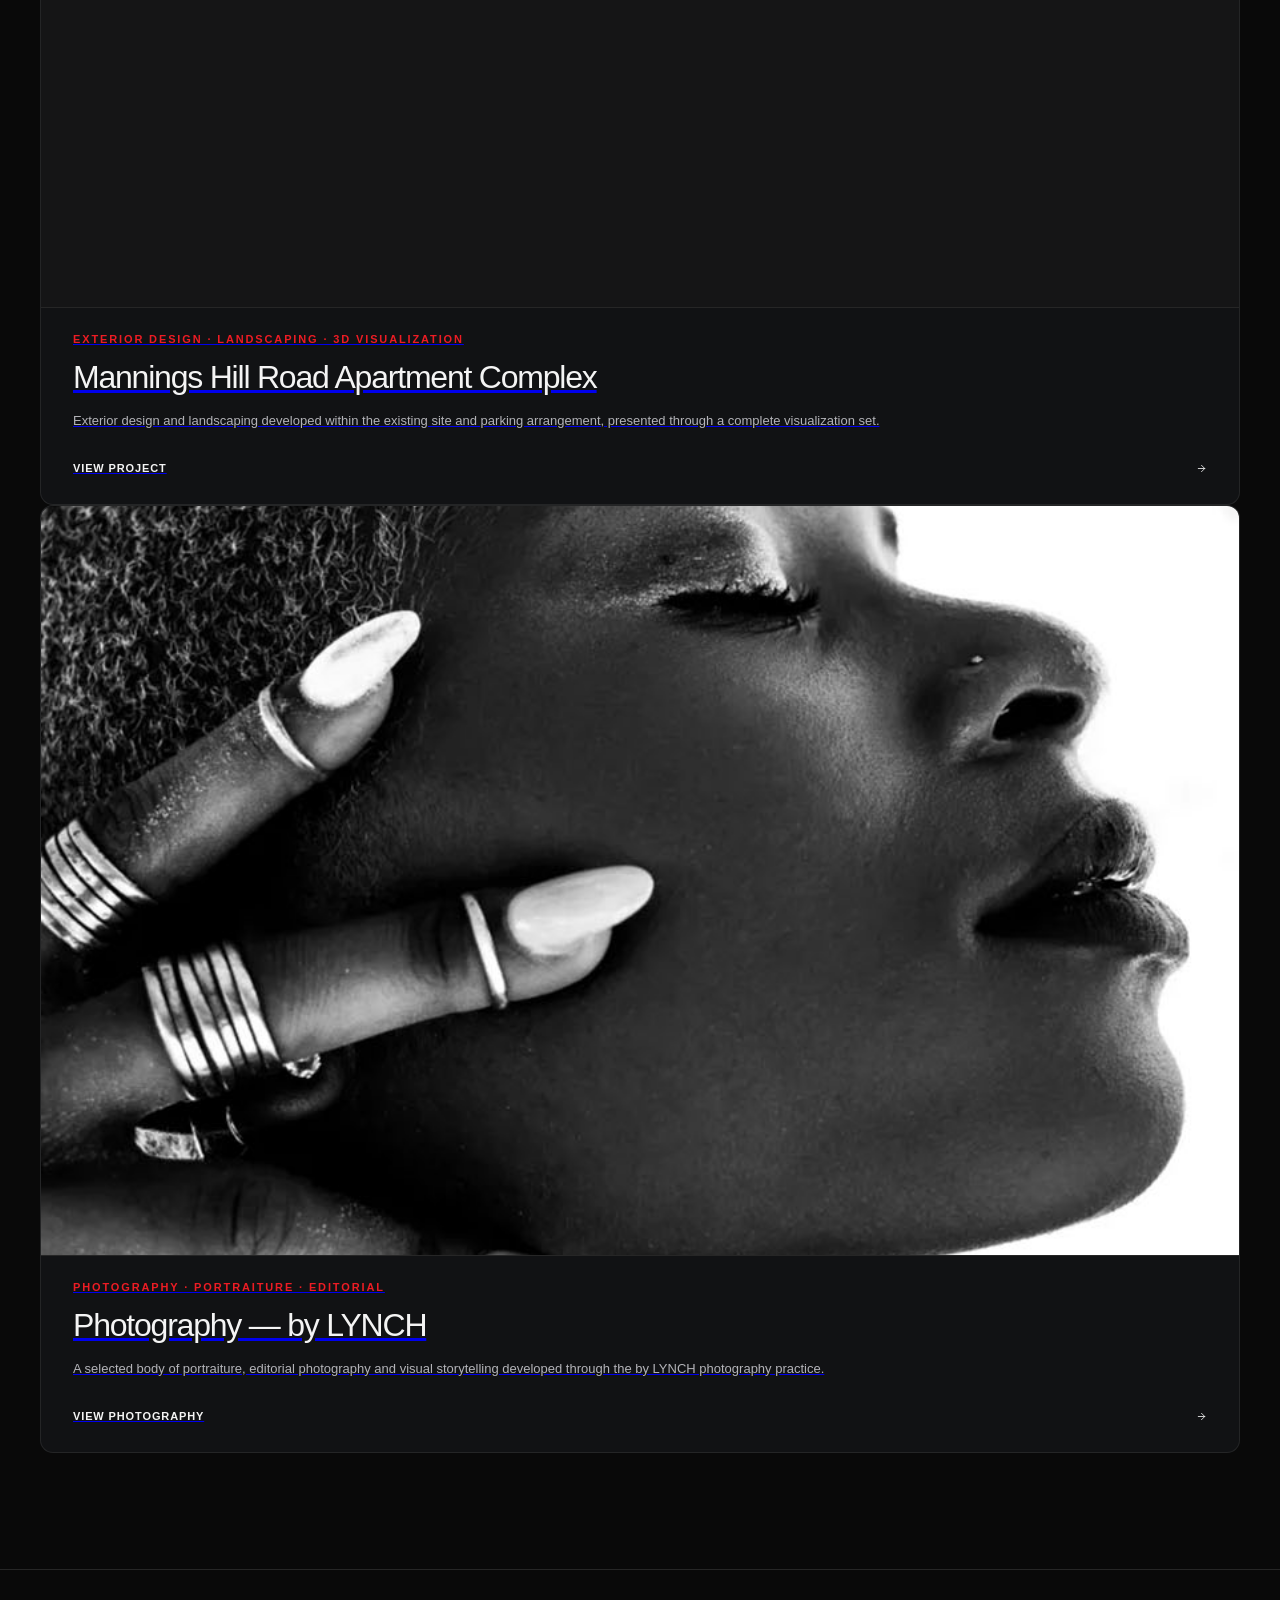
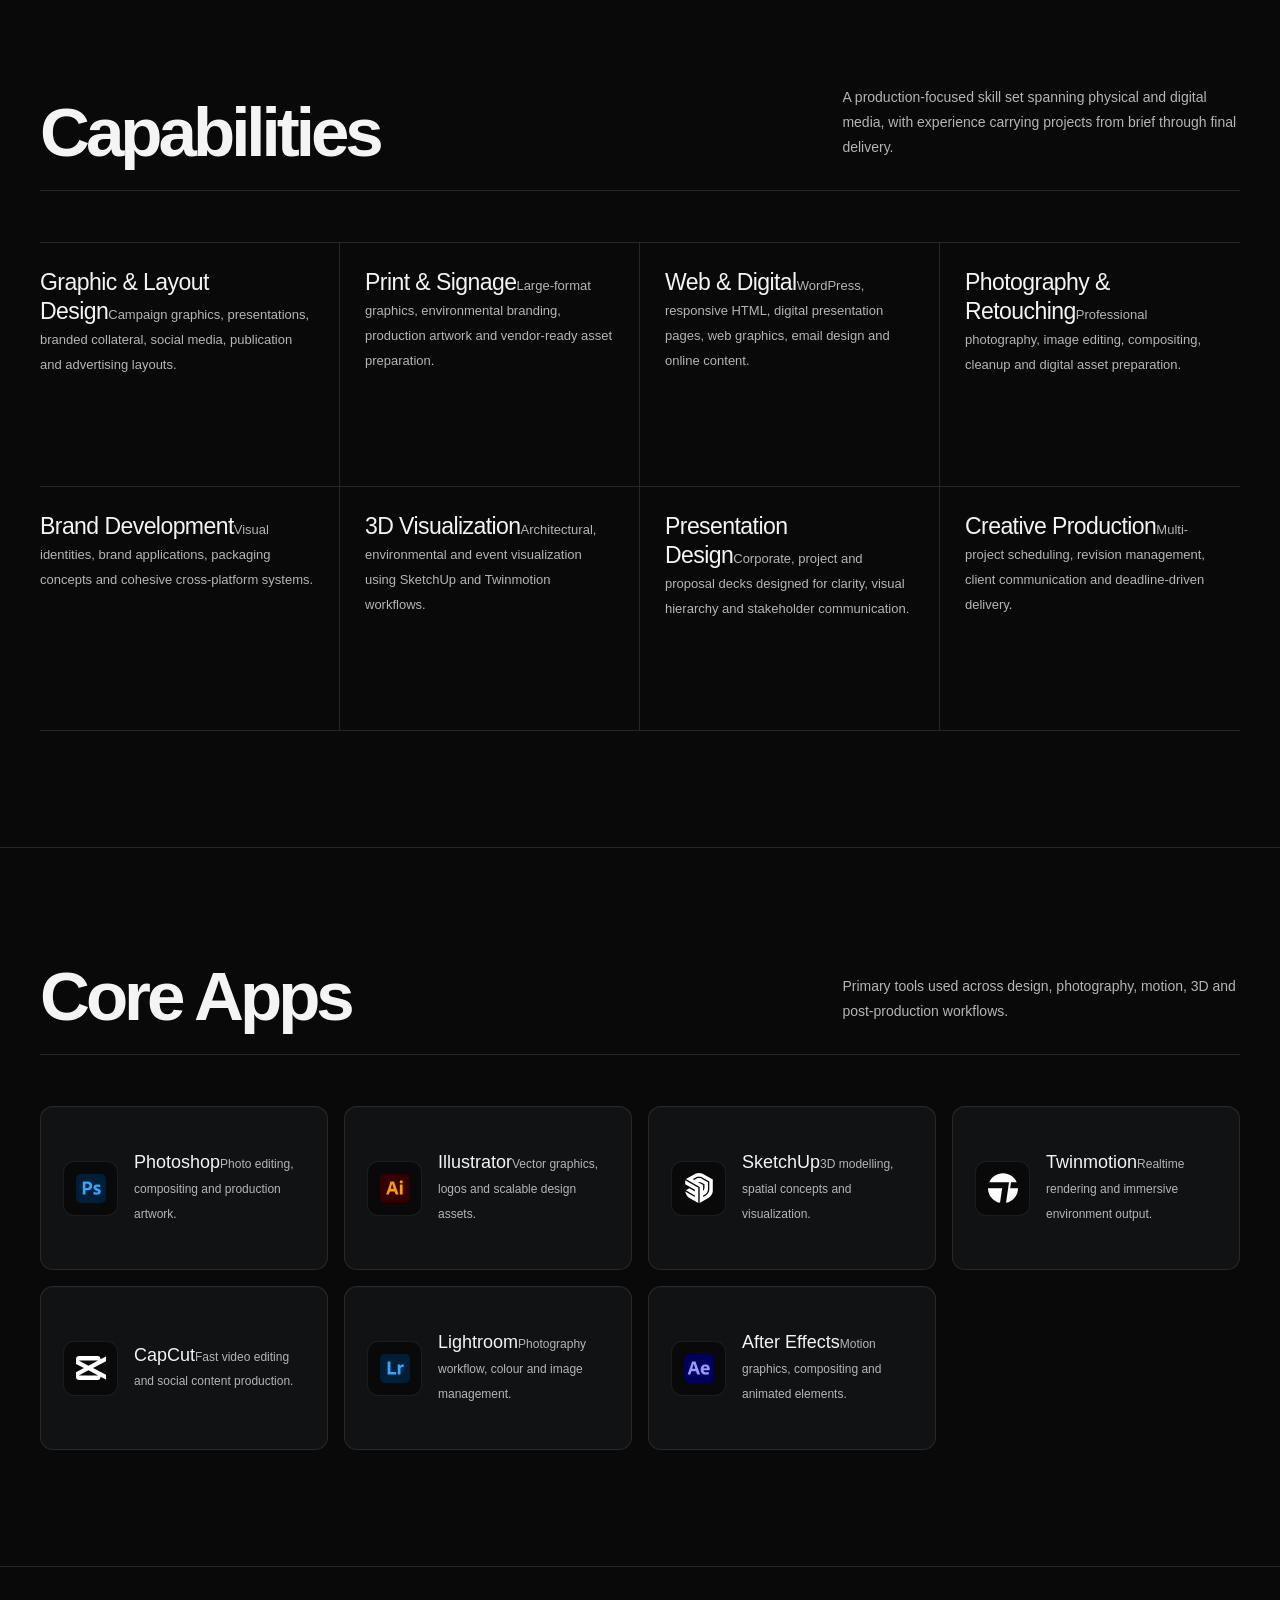
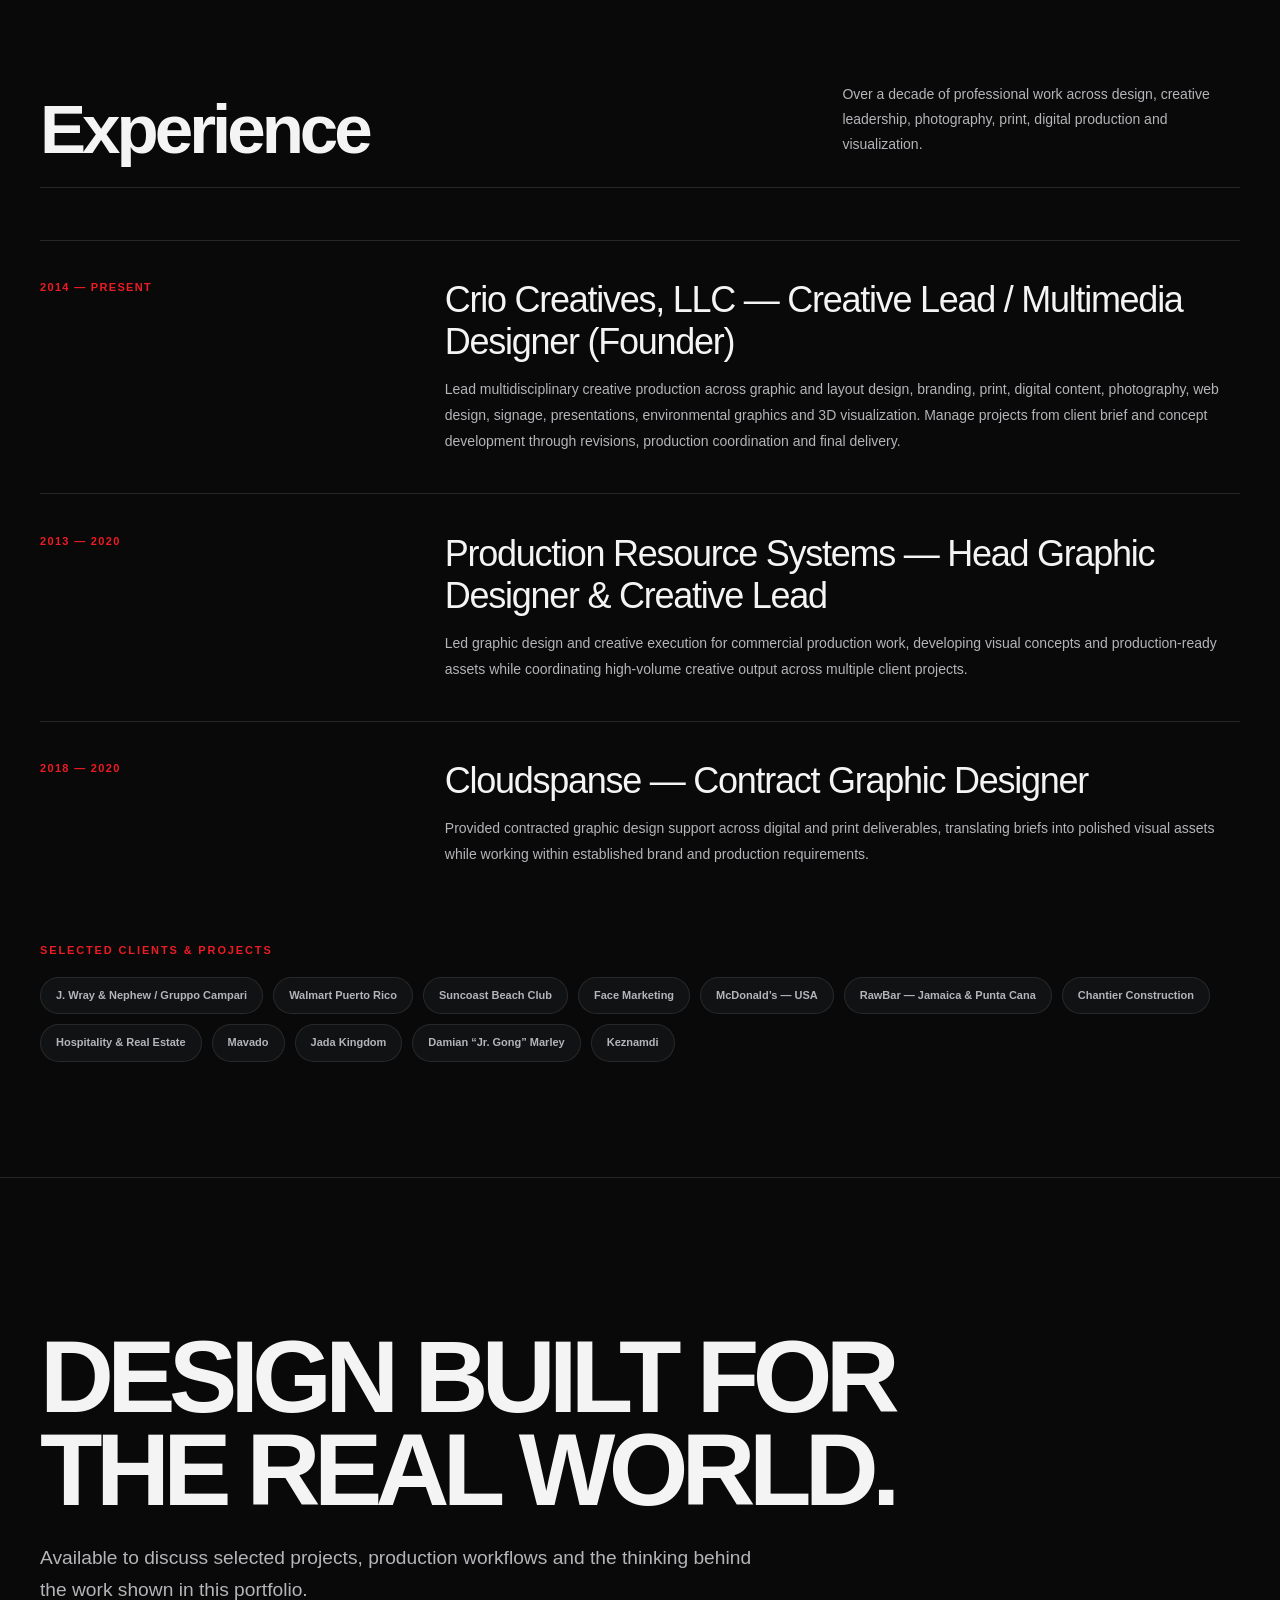
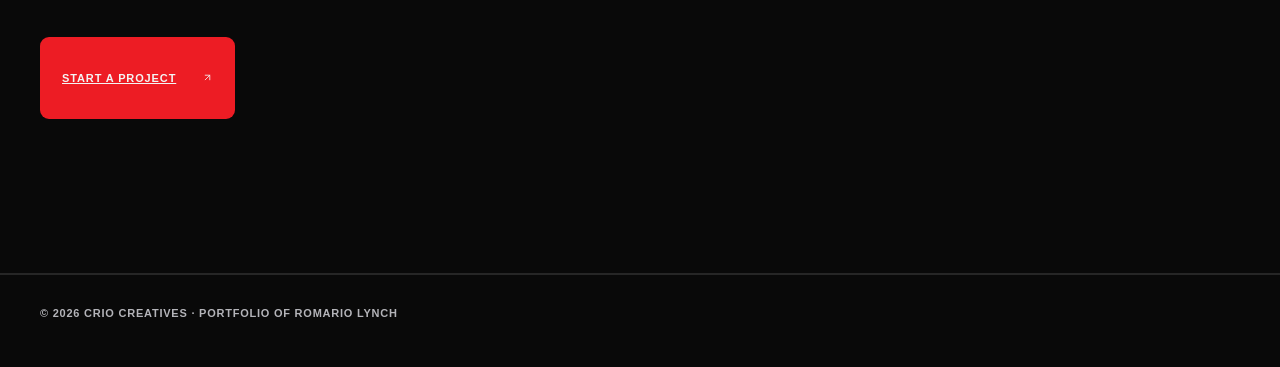
==== commit e91ea769: "Consolidate portfolio styling and use shared analytics" ====
--- a/index.html
+++ b/index.html
@@ -9,143 +9,11 @@
   <meta property="og:title" content="Romario Lynch — Multimedia Design Portfolio">
   <meta property="og:description" content="Selected graphic, digital, web and visualization work by Romario Lynch / Crio Creatives.">
   <meta property="og:image" content="https://criocreatives.com/assets/logos/Crio%20Creatives%20Logo%20favicon.png">
-  <style>
-    :root{
-      --red:#ED1C24;
-      --bg:#090909;
-      --panel:#111214;
-      --panel2:#17181b;
-      --text:#f4f4f4;
-      --muted:#a7a7aa;
-      --line:#2a2b2f;
-      --max:1180px;
-    }
-    *{box-sizing:border-box}
-    html{scroll-behavior:smooth}
-    body{
-      margin:0;background:var(--bg);color:var(--text);
-      font-family:Helvetica,Arial,sans-serif;
-      -webkit-font-smoothing:antialiased;
-    }
-    a{color:inherit;text-decoration:none}
-    img{max-width:100%;display:block}
-    .wrap{width:min(var(--max),calc(100% - 40px));margin:auto}
-    .btn{
-      display:inline-flex;align-items:center;justify-content:center;
-      min-height:48px;padding:0 20px;border-radius:9px;
-      background:var(--red);color:white;font-weight:800;
-    }
-    .hero{padding:92px 0 72px;border-bottom:1px solid var(--line)}
-    .eyebrow{color:var(--red);font-weight:800;font-size:13px;letter-spacing:.16em;text-transform:uppercase;margin-bottom:20px}
-    h1{
-      margin:0;max-width:950px;
-      font-size:clamp(54px,9vw,118px);
-      line-height:.88;letter-spacing:-.065em;
-    }
-    h1 span{color:var(--red)}
-    .hero-bottom{display:block;margin-top:44px}
-    .intro{max-width:730px;color:#b9b9bc;font-size:20px;line-height:1.55;margin:0}
-    .contact{font-size:14px;line-height:1.8;color:#c9c9cb}
-    .contact strong{color:#fff}
-    section{padding:76px 0}
-    .section-head{display:flex;justify-content:space-between;gap:30px;align-items:end;margin-bottom:34px}
-    h2{margin:0;font-size:clamp(34px,5vw,62px);letter-spacing:-.045em}
-    .section-note{max-width:560px;color:var(--muted);line-height:1.6;margin:0}
-    .power-copy{
-      background:linear-gradient(180deg,rgba(237,28,36,.12),rgba(255,255,255,.02));
-      border:1px solid rgba(237,28,36,.35);
-      border-radius:18px;
-      padding:30px;
-      color:#d7d7da;
-      font-size:17px;
-      line-height:1.72;
-    }
-    .power-copy strong{color:#fff}
-    .app-grid{display:grid;grid-template-columns:repeat(4,1fr);gap:16px}
-    .app{
-      min-height:92px;padding:18px;border:1px solid var(--line);border-radius:16px;
-      background:var(--panel);display:flex;align-items:center;gap:14px
-    }
-    .app-icon{
-      width:52px;height:52px;flex:0 0 52px;border-radius:13px;background:#0d0e10;
-      display:grid;place-items:center;border:1px solid rgba(255,255,255,.08);overflow:hidden;
-      position:relative
-    }
-    .app-icon img{width:30px;height:30px;object-fit:contain;position:relative;z-index:2}
-    .app-icon span{position:absolute;font-size:13px;font-weight:900;color:#fff;z-index:1}
-    .app-meta b{display:block;font-size:16px;margin-bottom:4px}
-    .app-meta span{display:block;color:var(--muted);font-size:13px;line-height:1.45}
-    .koolya-thumb{
-      height:280px;padding:30px;display:flex;flex-direction:column;justify-content:space-between;
-      background:
-        radial-gradient(circle at 85% 15%,rgba(237,28,36,.22),transparent 30%),
-        linear-gradient(135deg,#191a1d,#0d0e10 60%,#18191d);
-    }
-    .koolya-word{font-size:54px;font-weight:900;letter-spacing:-.06em}
-    .koolya-word span{color:var(--red)}
-    .koolya-sub{max-width:410px;color:#bcbcc0;font-size:14px;line-height:1.6}
-    .clients{
-      display:flex;flex-wrap:wrap;gap:10px;margin-top:28px
-    }
-    .client{
-      border:1px solid var(--line);border-radius:999px;padding:10px 14px;
-      color:#c8c8cb;background:#101113;font-size:13px
-    }
-    .skills{
-      display:grid;grid-template-columns:repeat(4,1fr);border-top:1px solid var(--line);border-left:1px solid var(--line)
-    }
-    .skill{padding:28px;border-right:1px solid var(--line);border-bottom:1px solid var(--line);min-height:150px}
-    .skill b{display:block;font-size:18px;margin-bottom:10px}
-    .skill span{color:var(--muted);font-size:14px;line-height:1.5}
-    .grid{display:grid;grid-template-columns:repeat(12,1fr);gap:18px}
-    .card{
-      position:relative;overflow:hidden;border-radius:18px;background:var(--panel);
-      border:1px solid var(--line);min-height:360px
-    }
-    .card.large{grid-column:span 8}
-    .card.small{grid-column:span 4}
-    .card.half{grid-column:span 6}
-    .thumb{height:280px;overflow:hidden;background:#151515}
-    .thumb img{width:100%;height:100%;object-fit:cover;transition:transform .45s ease}
-    .card:hover .thumb img{transform:scale(1.025)}
-    .meta{padding:22px 22px 24px}
-    .kicker{font-size:11px;font-weight:800;text-transform:uppercase;letter-spacing:.13em;color:var(--red);margin-bottom:9px}
-    .title{font-size:25px;font-weight:800;letter-spacing:-.025em;margin-bottom:8px}
-    .desc{color:var(--muted);font-size:14px;line-height:1.55}
-    .arrow{margin-top:16px;font-size:13px;font-weight:800}
-    .experience{
-      display:grid;grid-template-columns:1fr 2fr;gap:60px;padding:38px 0;border-top:1px solid var(--line)
-    }
-    .experience:last-child{border-bottom:1px solid var(--line)}
-    .year{color:var(--muted);font-size:14px}
-    .role{font-size:26px;font-weight:800;margin-bottom:10px}
-    .rolecopy{color:var(--muted);line-height:1.65;max-width:780px}
-    .closing{padding:94px 0 110px;text-align:center}
-    .closing h2{max-width:850px;margin:0 auto 28px}
-    .closing p{max-width:680px;margin:0 auto 30px;color:var(--muted);font-size:18px;line-height:1.6}
-    footer{border-top:1px solid var(--line);padding:28px 0 38px;color:#777;font-size:12px}
-    @media(max-width:980px){
-      .app-grid{grid-template-columns:repeat(2,1fr)}
-    }
-    @media(max-width:860px){
-      .hero-bottom,.experience{grid-template-columns:1fr;gap:24px}
-      .skills{grid-template-columns:repeat(2,1fr)}
-      .card.large,.card.small,.card.half{grid-column:span 12}
-      .hero{padding-top:64px}
-    }
-    @media(max-width:520px){
-      .wrap{width:min(var(--max),calc(100% - 28px))}
-      .skills,.app-grid{grid-template-columns:1fr}
-      .skill{min-height:auto}
-      .thumb{height:230px}
-      .btn{min-height:42px;padding:0 15px}
-      section{padding:58px 0}
-    }
-  </style>
 <link rel="stylesheet" href="https://criocreatives.com/assets/css/crio-subpage.css?v=1">
-<link rel="stylesheet" href="/assets/css/portfolio-2026.css?v=1">
-<link rel="stylesheet" href="https://criocreatives.com/assets/css/site-header.css?v=2">
+<link rel="stylesheet" href="/assets/css/portfolio-2026.css?v=2">
+<link rel="stylesheet" href="https://criocreatives.com/assets/css/site-header.css?v=3">
 <script defer src="https://criocreatives.com/assets/js/site-header.js?v=1"></script>
+<script defer src="https://criocreatives.com/assets/js/site.js?v=5"></script>
 </head>
 <body class="crio-subpage crio-portfolio-page">
 <header class="site-header" id="site-header">
@@ -169,7 +37,7 @@
         <p class="intro">
           Multidisciplinary creative professional with more than a decade of hands-on experience across graphic design, print, digital content, photography, web, branding, signage and 3D visualization.
         </p>
-        <a class="portfolio-hero-action" href="#work">Explore selected work <span aria-hidden="true"><svg class="crio-icon crio-icon--arrow-up-right" xmlns="http://www.w3.org/2000/svg" width="1em" height="1em" viewBox="0 0 24 24" fill="none" stroke="currentColor" stroke-width="1.8" stroke-linecap="round" stroke-linejoin="round" aria-hidden="true" focusable="false" style="display:inline-block;vertical-align:-.125em;flex-shrink:0;pointer-events:none"><path d="M7 17 17 7M7 7h10v10"/></svg></span></a>
+        <a class="portfolio-hero-action" href="#work">Explore selected work <span aria-hidden="true"><svg class="crio-icon crio-icon--arrow-up-right" xmlns="http://www.w3.org/2000/svg" width="1em" height="1em" viewBox="0 0 24 24" fill="none" stroke="currentColor" stroke-width="1.8" stroke-linecap="round" stroke-linejoin="round" aria-hidden="true" focusable="false"><path d="M7 17 17 7M7 7h10v10"/></svg></span></a>
       </div>
     </div>
   </section>
@@ -200,7 +68,7 @@
             <div class="kicker">Residential Design · 3D Visualization</div>
             <div class="title">Lot 18 Mount Boon</div>
             <div class="desc">A complete residential design case study developed from the floor plan upward, then carried through 3D modeling, exterior design, rooftop design and interior design.</div>
-            <div class="arrow">View case study <svg class="crio-icon crio-icon--arrow-right" xmlns="http://www.w3.org/2000/svg" width="1em" height="1em" viewBox="0 0 24 24" fill="none" stroke="currentColor" stroke-width="1.8" stroke-linecap="round" stroke-linejoin="round" aria-hidden="true" focusable="false" style="display:inline-block;vertical-align:-.125em;flex-shrink:0;pointer-events:none"><path d="M5 12h14m-7-7 7 7-7 7"/></svg></div>
+            <div class="arrow">View case study <svg class="crio-icon crio-icon--arrow-right" xmlns="http://www.w3.org/2000/svg" width="1em" height="1em" viewBox="0 0 24 24" fill="none" stroke="currentColor" stroke-width="1.8" stroke-linecap="round" stroke-linejoin="round" aria-hidden="true" focusable="false"><path d="M5 12h14m-7-7 7 7-7 7"/></svg></div>
           </div>
         </a>
 
@@ -210,7 +78,7 @@
             <div class="kicker">Graphic Design · Music</div>
             <div class="title">Good Morning</div>
             <div class="desc">Cover art direction and final digital artwork developed for music release distribution and promotion.</div>
-            <div class="arrow">View project <svg class="crio-icon crio-icon--arrow-right" xmlns="http://www.w3.org/2000/svg" width="1em" height="1em" viewBox="0 0 24 24" fill="none" stroke="currentColor" stroke-width="1.8" stroke-linecap="round" stroke-linejoin="round" aria-hidden="true" focusable="false" style="display:inline-block;vertical-align:-.125em;flex-shrink:0;pointer-events:none"><path d="M5 12h14m-7-7 7 7-7 7"/></svg></div>
+            <div class="arrow">View project <svg class="crio-icon crio-icon--arrow-right" xmlns="http://www.w3.org/2000/svg" width="1em" height="1em" viewBox="0 0 24 24" fill="none" stroke="currentColor" stroke-width="1.8" stroke-linecap="round" stroke-linejoin="round" aria-hidden="true" focusable="false"><path d="M5 12h14m-7-7 7 7-7 7"/></svg></div>
           </div>
         </a>
 
@@ -219,7 +87,7 @@
           <div class="meta">
             <div class="title">KOOLYA Machine Branding</div>
             <div class="desc">Brand identity, machine graphics, realistic mockups and visual rollout direction developed for a commercial ice and water dispensing concept.</div>
-            <div class="arrow">View project <svg class="crio-icon crio-icon--arrow-right" xmlns="http://www.w3.org/2000/svg" width="1em" height="1em" viewBox="0 0 24 24" fill="none" stroke="currentColor" stroke-width="1.8" stroke-linecap="round" stroke-linejoin="round" aria-hidden="true" focusable="false" style="display:inline-block;vertical-align:-.125em;flex-shrink:0;pointer-events:none"><path d="M5 12h14m-7-7 7 7-7 7"/></svg></div>
+            <div class="arrow">View project <svg class="crio-icon crio-icon--arrow-right" xmlns="http://www.w3.org/2000/svg" width="1em" height="1em" viewBox="0 0 24 24" fill="none" stroke="currentColor" stroke-width="1.8" stroke-linecap="round" stroke-linejoin="round" aria-hidden="true" focusable="false"><path d="M5 12h14m-7-7 7 7-7 7"/></svg></div>
           </div>
         </a>
 
@@ -229,7 +97,7 @@
             <div class="kicker">Graphic Design · Campaigns · Music · Events</div>
             <div class="title">Graphic Design Collection</div>
             <div class="desc">A growing portfolio of cover artwork, promotional campaigns, event graphics and print-led visual communication, with notes on the design thinking behind each piece.</div>
-            <div class="arrow">View collection <svg class="crio-icon crio-icon--arrow-right" xmlns="http://www.w3.org/2000/svg" width="1em" height="1em" viewBox="0 0 24 24" fill="none" stroke="currentColor" stroke-width="1.8" stroke-linecap="round" stroke-linejoin="round" aria-hidden="true" focusable="false" style="display:inline-block;vertical-align:-.125em;flex-shrink:0;pointer-events:none"><path d="M5 12h14m-7-7 7 7-7 7"/></svg></div>
+            <div class="arrow">View collection <svg class="crio-icon crio-icon--arrow-right" xmlns="http://www.w3.org/2000/svg" width="1em" height="1em" viewBox="0 0 24 24" fill="none" stroke="currentColor" stroke-width="1.8" stroke-linecap="round" stroke-linejoin="round" aria-hidden="true" focusable="false"><path d="M5 12h14m-7-7 7 7-7 7"/></svg></div>
           </div>
         </a>
 
@@ -241,7 +109,7 @@
             <div class="kicker">Ground-Up Residential Design · 3D Visualization</div>
             <div class="title">Boscobel Heights Residence</div>
             <div class="desc">A residence developed from an empty parcel into a complete design, including the plan, exterior character, landscape relationship and interior visual direction.</div>
-            <div class="arrow">View project <svg class="crio-icon crio-icon--arrow-right" xmlns="http://www.w3.org/2000/svg" width="1em" height="1em" viewBox="0 0 24 24" fill="none" stroke="currentColor" stroke-width="1.8" stroke-linecap="round" stroke-linejoin="round" aria-hidden="true" focusable="false" style="display:inline-block;vertical-align:-.125em;flex-shrink:0;pointer-events:none"><path d="M5 12h14m-7-7 7 7-7 7"/></svg></div>
+            <div class="arrow">View project <svg class="crio-icon crio-icon--arrow-right" xmlns="http://www.w3.org/2000/svg" width="1em" height="1em" viewBox="0 0 24 24" fill="none" stroke="currentColor" stroke-width="1.8" stroke-linecap="round" stroke-linejoin="round" aria-hidden="true" focusable="false"><path d="M5 12h14m-7-7 7 7-7 7"/></svg></div>
           </div>
         </a>
 
@@ -251,7 +119,7 @@
             <div class="kicker">Exterior Design · Landscaping · 3D Visualization</div>
             <div class="title">Mannings Hill Road Apartment Complex</div>
             <div class="desc">Exterior design and landscaping developed within the existing site and parking arrangement, presented through a complete visualization set.</div>
-            <div class="arrow">View project <svg class="crio-icon crio-icon--arrow-right" xmlns="http://www.w3.org/2000/svg" width="1em" height="1em" viewBox="0 0 24 24" fill="none" stroke="currentColor" stroke-width="1.8" stroke-linecap="round" stroke-linejoin="round" aria-hidden="true" focusable="false" style="display:inline-block;vertical-align:-.125em;flex-shrink:0;pointer-events:none"><path d="M5 12h14m-7-7 7 7-7 7"/></svg></div>
+            <div class="arrow">View project <svg class="crio-icon crio-icon--arrow-right" xmlns="http://www.w3.org/2000/svg" width="1em" height="1em" viewBox="0 0 24 24" fill="none" stroke="currentColor" stroke-width="1.8" stroke-linecap="round" stroke-linejoin="round" aria-hidden="true" focusable="false"><path d="M5 12h14m-7-7 7 7-7 7"/></svg></div>
           </div>
         </a>
 
@@ -261,7 +129,7 @@
             <div class="kicker">Photography · Portraiture · Editorial</div>
             <div class="title">Photography — by LYNCH</div>
             <div class="desc">A selected body of portraiture, editorial photography and visual storytelling developed through the by LYNCH photography practice.</div>
-            <div class="arrow">View photography <svg class="crio-icon crio-icon--arrow-right" xmlns="http://www.w3.org/2000/svg" width="1em" height="1em" viewBox="0 0 24 24" fill="none" stroke="currentColor" stroke-width="1.8" stroke-linecap="round" stroke-linejoin="round" aria-hidden="true" focusable="false" style="display:inline-block;vertical-align:-.125em;flex-shrink:0;pointer-events:none"><path d="M5 12h14m-7-7 7 7-7 7"/></svg></div>
+            <div class="arrow">View photography <svg class="crio-icon crio-icon--arrow-right" xmlns="http://www.w3.org/2000/svg" width="1em" height="1em" viewBox="0 0 24 24" fill="none" stroke="currentColor" stroke-width="1.8" stroke-linecap="round" stroke-linejoin="round" aria-hidden="true" focusable="false"><path d="M5 12h14m-7-7 7 7-7 7"/></svg></div>
           </div>
         </a>
       </div>
@@ -358,8 +226,8 @@
         </div>
       </div>
 
-      <div style="padding-top:36px">
-        <div class="eyebrow" style="margin-bottom:14px">Selected Clients & Projects</div>
+        <div class="client-projects">
+        <div class="eyebrow">Selected Clients & Projects</div>
         <div class="clients">
           <span class="client">J. Wray & Nephew / Gruppo Campari</span>
           <span class="client">Walmart Puerto Rico</span>
@@ -382,7 +250,7 @@
     <div class="wrap">
       <h2>Design built for the real world.</h2>
       <p>Available to discuss selected projects, production workflows and the thinking behind the work shown in this portfolio.</p>
-      <a class="btn" href="https://criocreatives.com/#contact">Start a project <span aria-hidden="true"><svg class="crio-icon crio-icon--arrow-up-right" xmlns="http://www.w3.org/2000/svg" width="1em" height="1em" viewBox="0 0 24 24" fill="none" stroke="currentColor" stroke-width="1.8" stroke-linecap="round" stroke-linejoin="round" aria-hidden="true" focusable="false" style="display:inline-block;vertical-align:-.125em;flex-shrink:0;pointer-events:none"><path d="M7 17 17 7M7 7h10v10"/></svg></span></a>
+      <a class="btn" href="https://criocreatives.com/#contact">Start a project <span aria-hidden="true"><svg class="crio-icon crio-icon--arrow-up-right" xmlns="http://www.w3.org/2000/svg" width="1em" height="1em" viewBox="0 0 24 24" fill="none" stroke="currentColor" stroke-width="1.8" stroke-linecap="round" stroke-linejoin="round" aria-hidden="true" focusable="false"><path d="M7 17 17 7M7 7h10v10"/></svg></span></a>
     </div>
   </section>
 </main>
@@ -391,7 +259,5 @@
   <div class="wrap">© 2026 Crio Creatives · Portfolio of Romario Lynch</div>
 </footer>
 
-<!-- LibreCounter: privacy-friendly page analytics -->
-<img src="https://librecounter.org/hidden.svg" referrerpolicy="unsafe-url" alt="" width="1" height="1" style="position:absolute;width:1px;height:1px;overflow:hidden;clip:rect(0 0 0 0);white-space:nowrap">
 </body>
 </html>
--- a/assets/css/portfolio-2026.css
+++ b/assets/css/portfolio-2026.css
@@ -5,7 +5,7 @@
   --crio-body:"Century Gothic","Avenir Next",Avenir,Helvetica,Arial,sans-serif;
   --crio-display:Helvetica,Arial,sans-serif;
 }
-html{scroll-padding-top:120px}
+html{scroll-behavior:smooth;scroll-padding-top:120px}
 body.crio-portfolio-page{
   margin:0;background:#090909;color:#f4f4f4;font:400 15px/1.65 var(--crio-body);
   -webkit-font-smoothing:antialiased;
@@ -121,7 +121,11 @@
   background:#111214;border:1px solid rgba(244,244,244,.1);border-radius:13px;
   box-shadow:inset 0 1px 0 rgba(244,244,244,.02);
 }
-body.crio-portfolio-page .app-icon{width:53px;height:53px;flex:0 0 53px;border-radius:11px;background:#090909}
+body.crio-portfolio-page .app-icon{
+  position:relative;display:grid;place-items:center;flex:0 0 53px;width:53px;height:53px;
+  overflow:hidden;border:1px solid rgba(244,244,244,.08);border-radius:11px;background:#090909;
+}
+body.crio-portfolio-page .app-icon img{position:relative;z-index:1;width:30px;height:30px;object-fit:contain}
 body.crio-portfolio-page .app-meta b{font:500 18px/1.2 var(--crio-display);margin-bottom:5px;color:#f4f4f4}
 body.crio-portfolio-page .app-meta span{font:400 12px/1.6 var(--crio-body);color:#b4b4b9}
 body.crio-portfolio-page .experience{
@@ -135,12 +139,14 @@
   letter-spacing:-.035em;color:#f4f4f4;
 }
 body.crio-portfolio-page .rolecopy{color:#b4b4b9;font:400 14px/1.85 var(--crio-body);max-width:840px}
-body.crio-portfolio-page .clients{gap:10px;margin-top:20px}
+body.crio-portfolio-page .client-projects{padding-top:36px}
+body.crio-portfolio-page .client-projects .eyebrow{margin-bottom:14px}
+body.crio-portfolio-page .clients{display:flex;flex-wrap:wrap;gap:10px;margin-top:20px}
 body.crio-portfolio-page .client{
   padding:10px 15px;background:#111214;border:1px solid rgba(244,244,244,.1);
   border-radius:999px;color:#b4b4b9;font:700 11px/1.4 var(--crio-body);
 }
-body.crio-portfolio-page .closing{padding:clamp(95px,12vw,180px) 0!important;text-align:left}
+body.crio-portfolio-page main>section.closing{padding:clamp(95px,12vw,180px) 0;text-align:left}
 body.crio-portfolio-page .closing h2{
   max-width:1050px;margin:0 0 26px;text-transform:uppercase;
   font:700 clamp(58px,8vw,120px)/.9 var(--crio-display);letter-spacing:-.065em;
@@ -156,6 +162,7 @@
   transition:background-color .2s ease,transform .2s ease;
 }
 body.crio-portfolio-page .btn:hover{background:#c71820;transform:translateY(-2px)}
+body.crio-portfolio-page .crio-icon{display:inline-block;vertical-align:-.125em;flex-shrink:0;pointer-events:none}
 body.crio-portfolio-page footer{
   background:#090909;border-top:1px solid var(--line);padding:30px 0 46px;
   color:#b4b4b9;font:700 11px/1.5 var(--crio-body);letter-spacing:.07em;text-transform:uppercase;
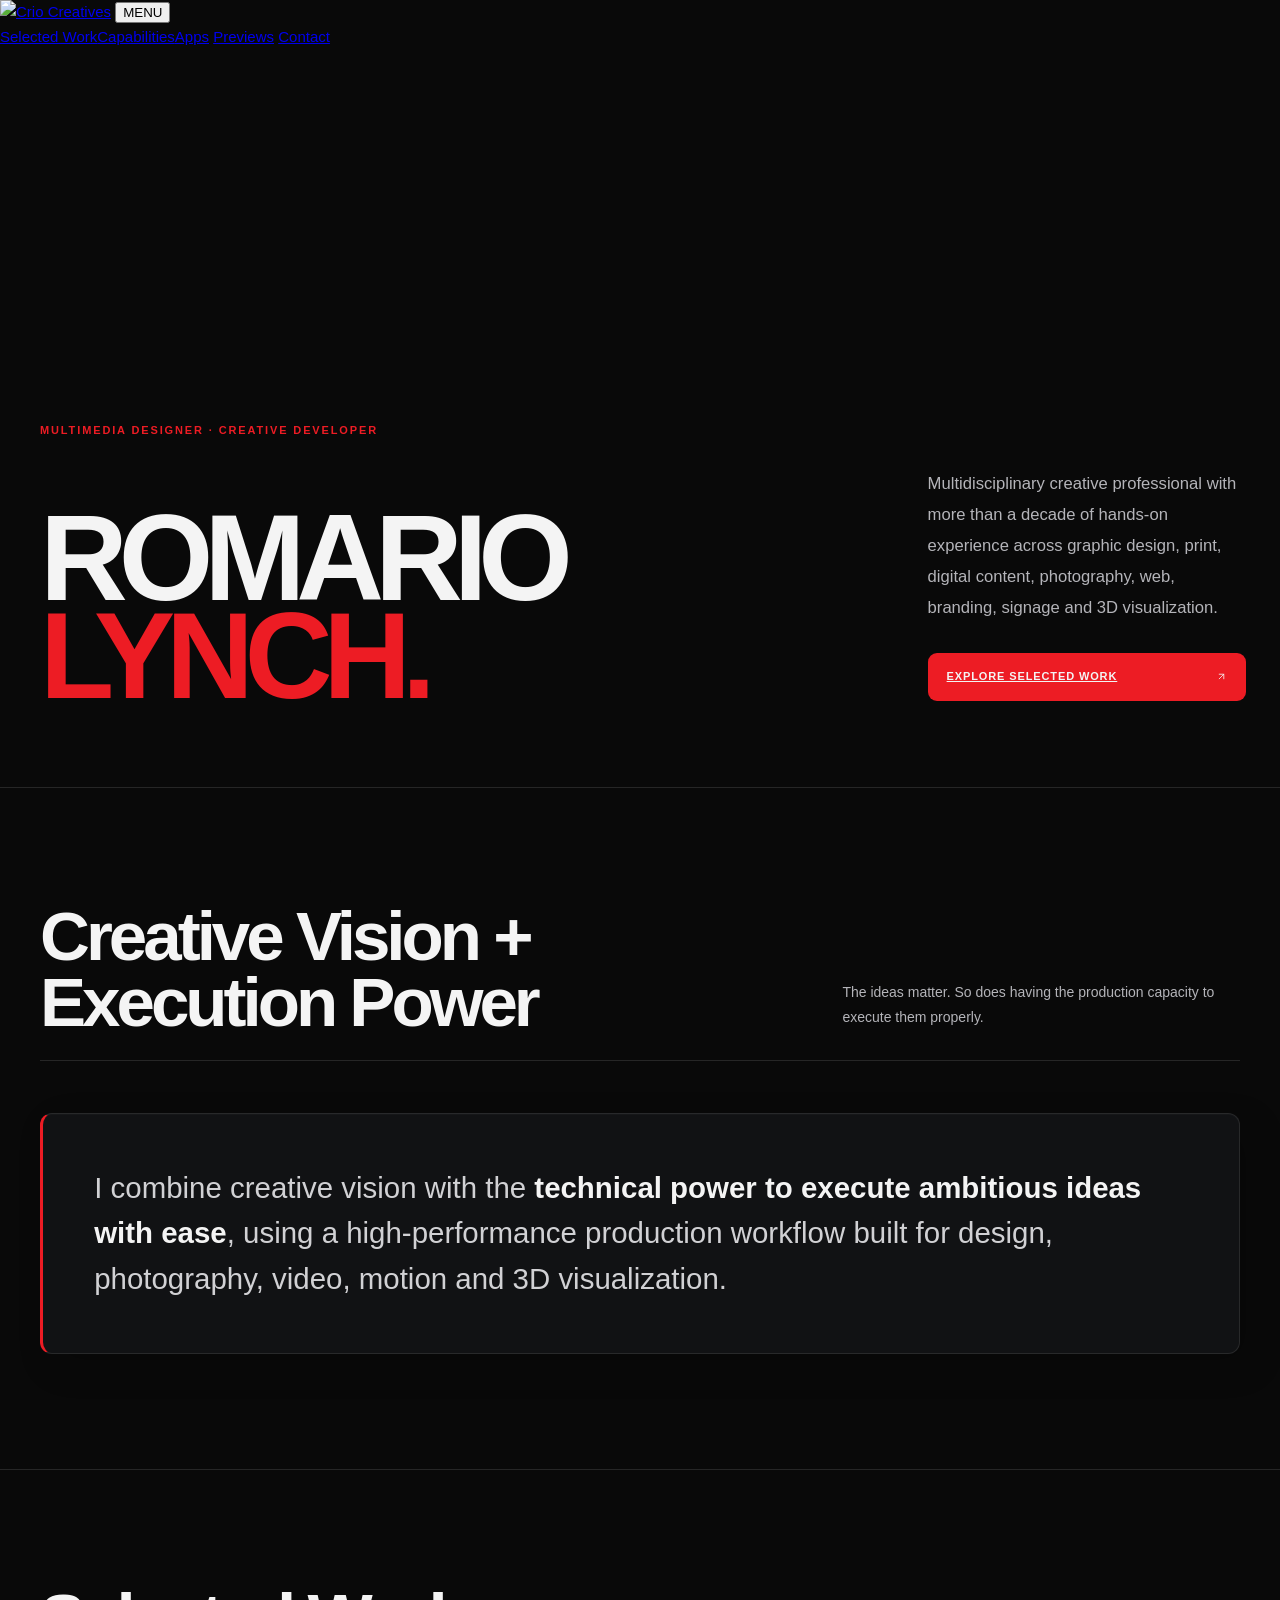
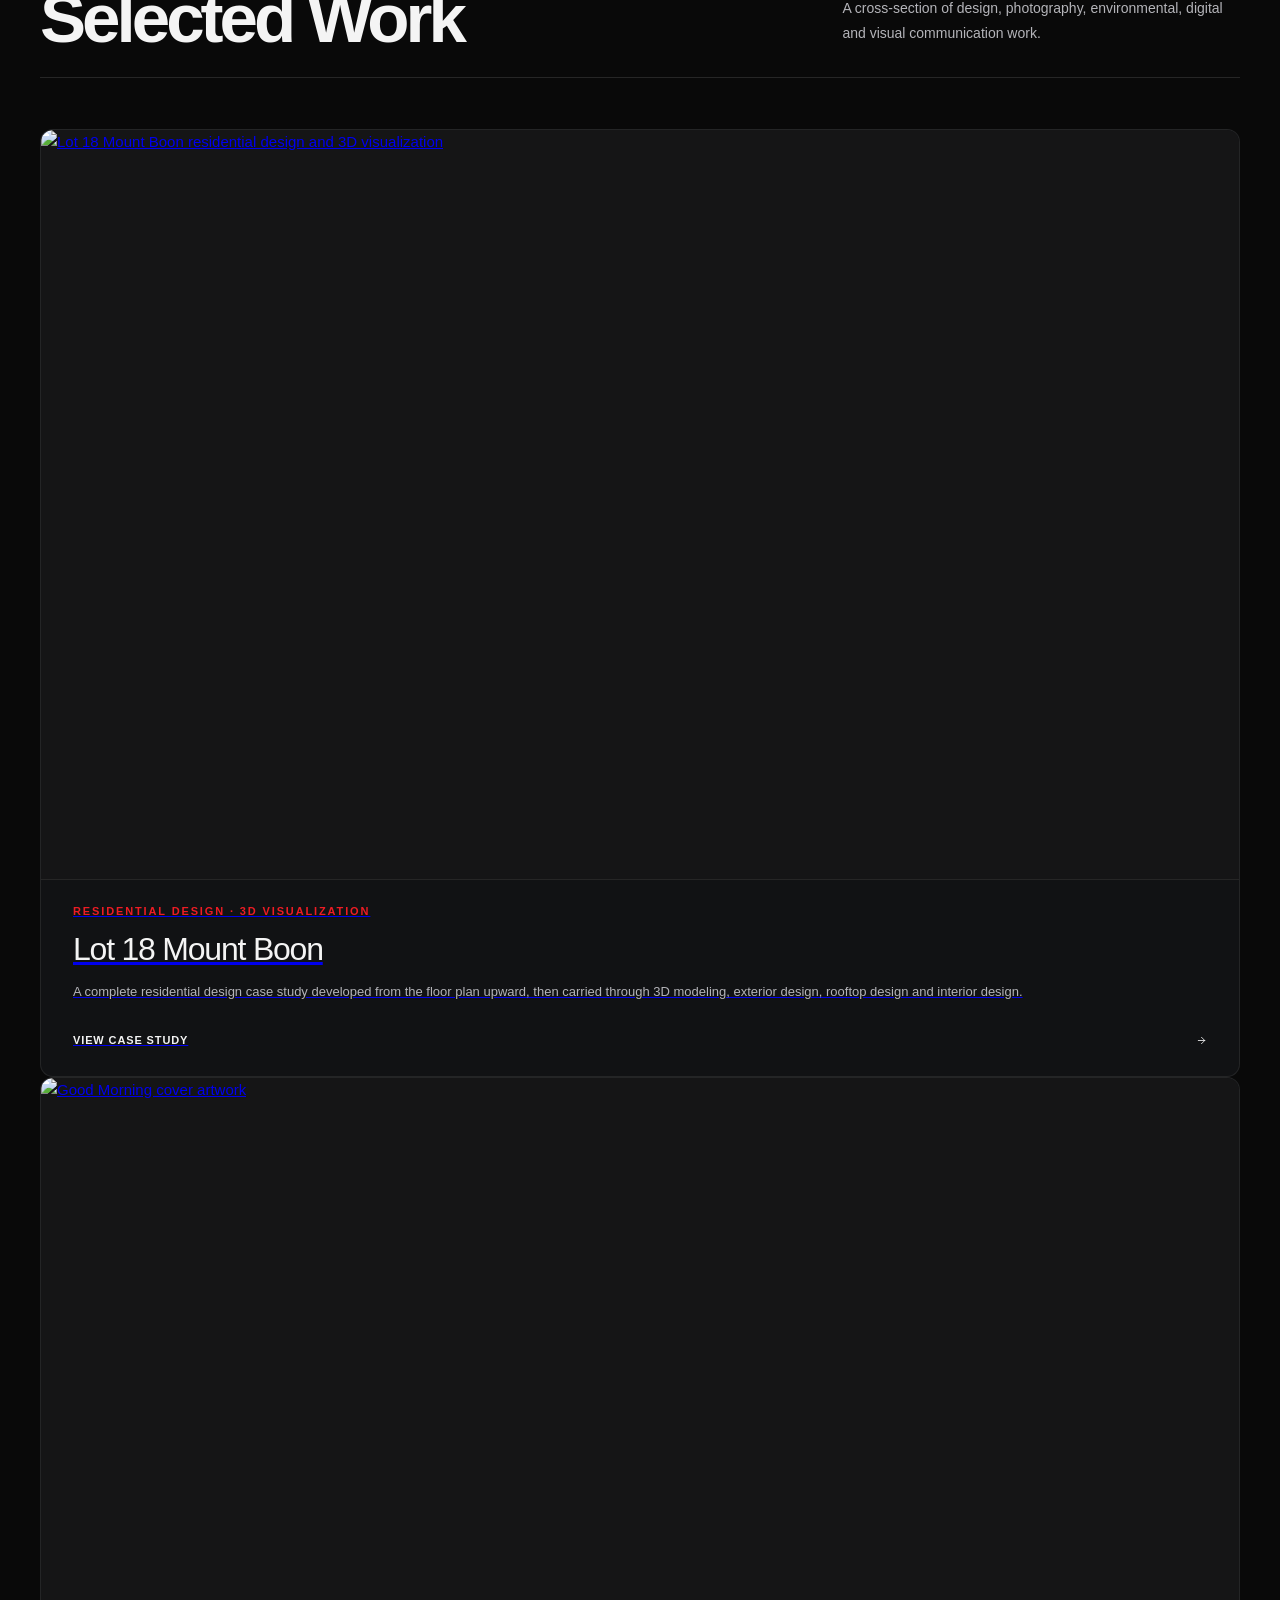
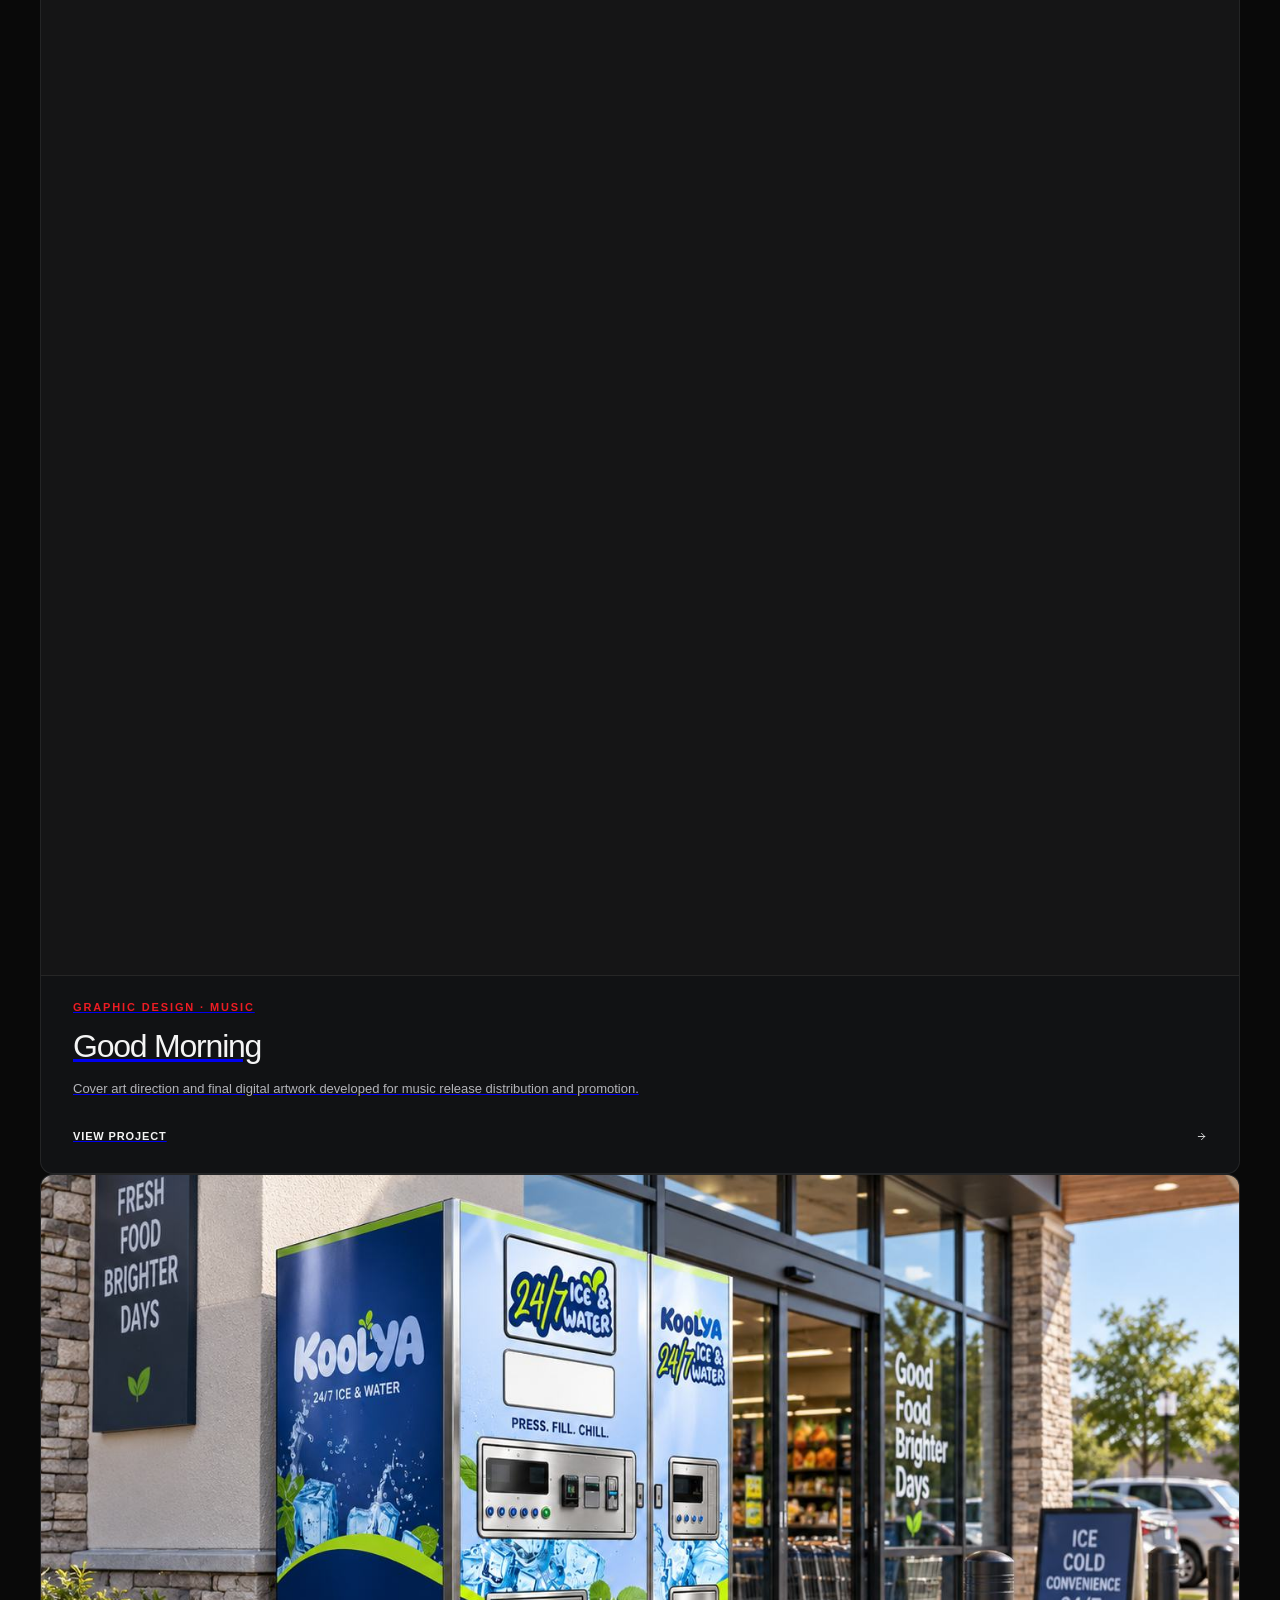
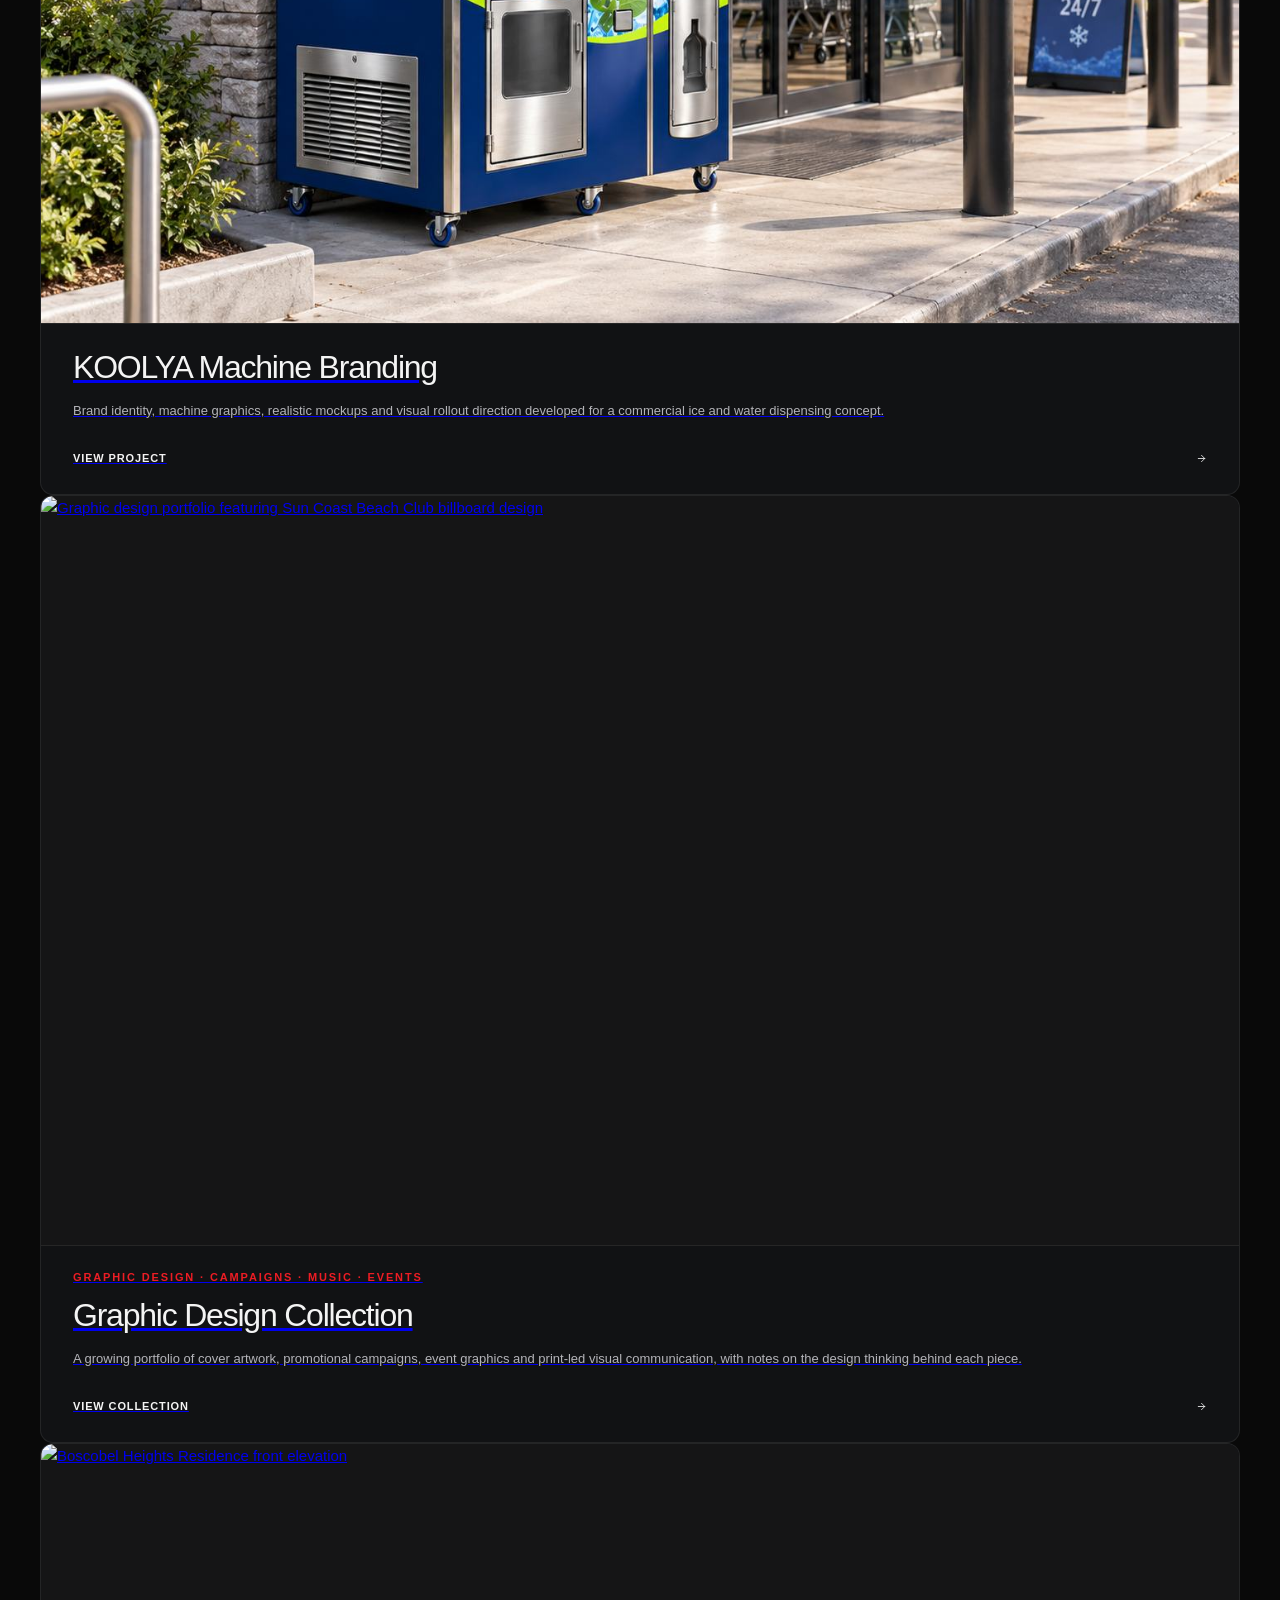
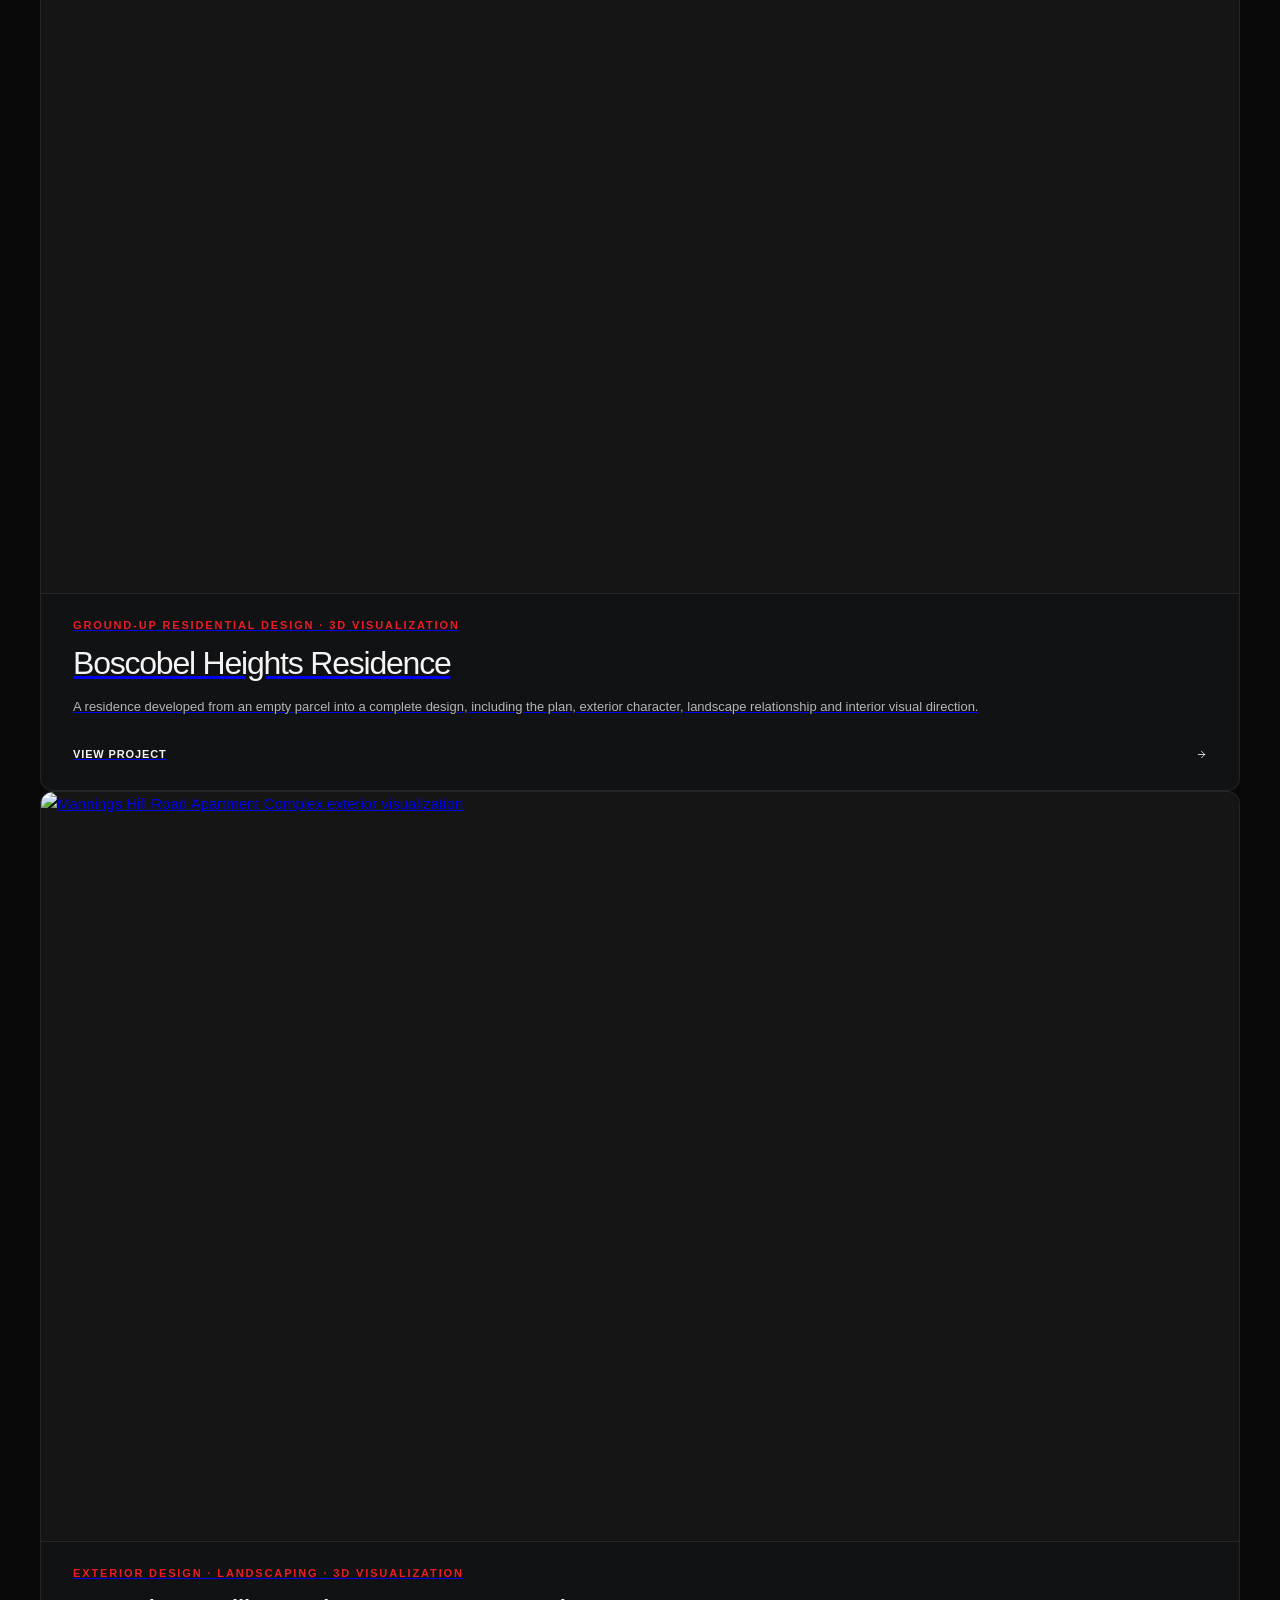
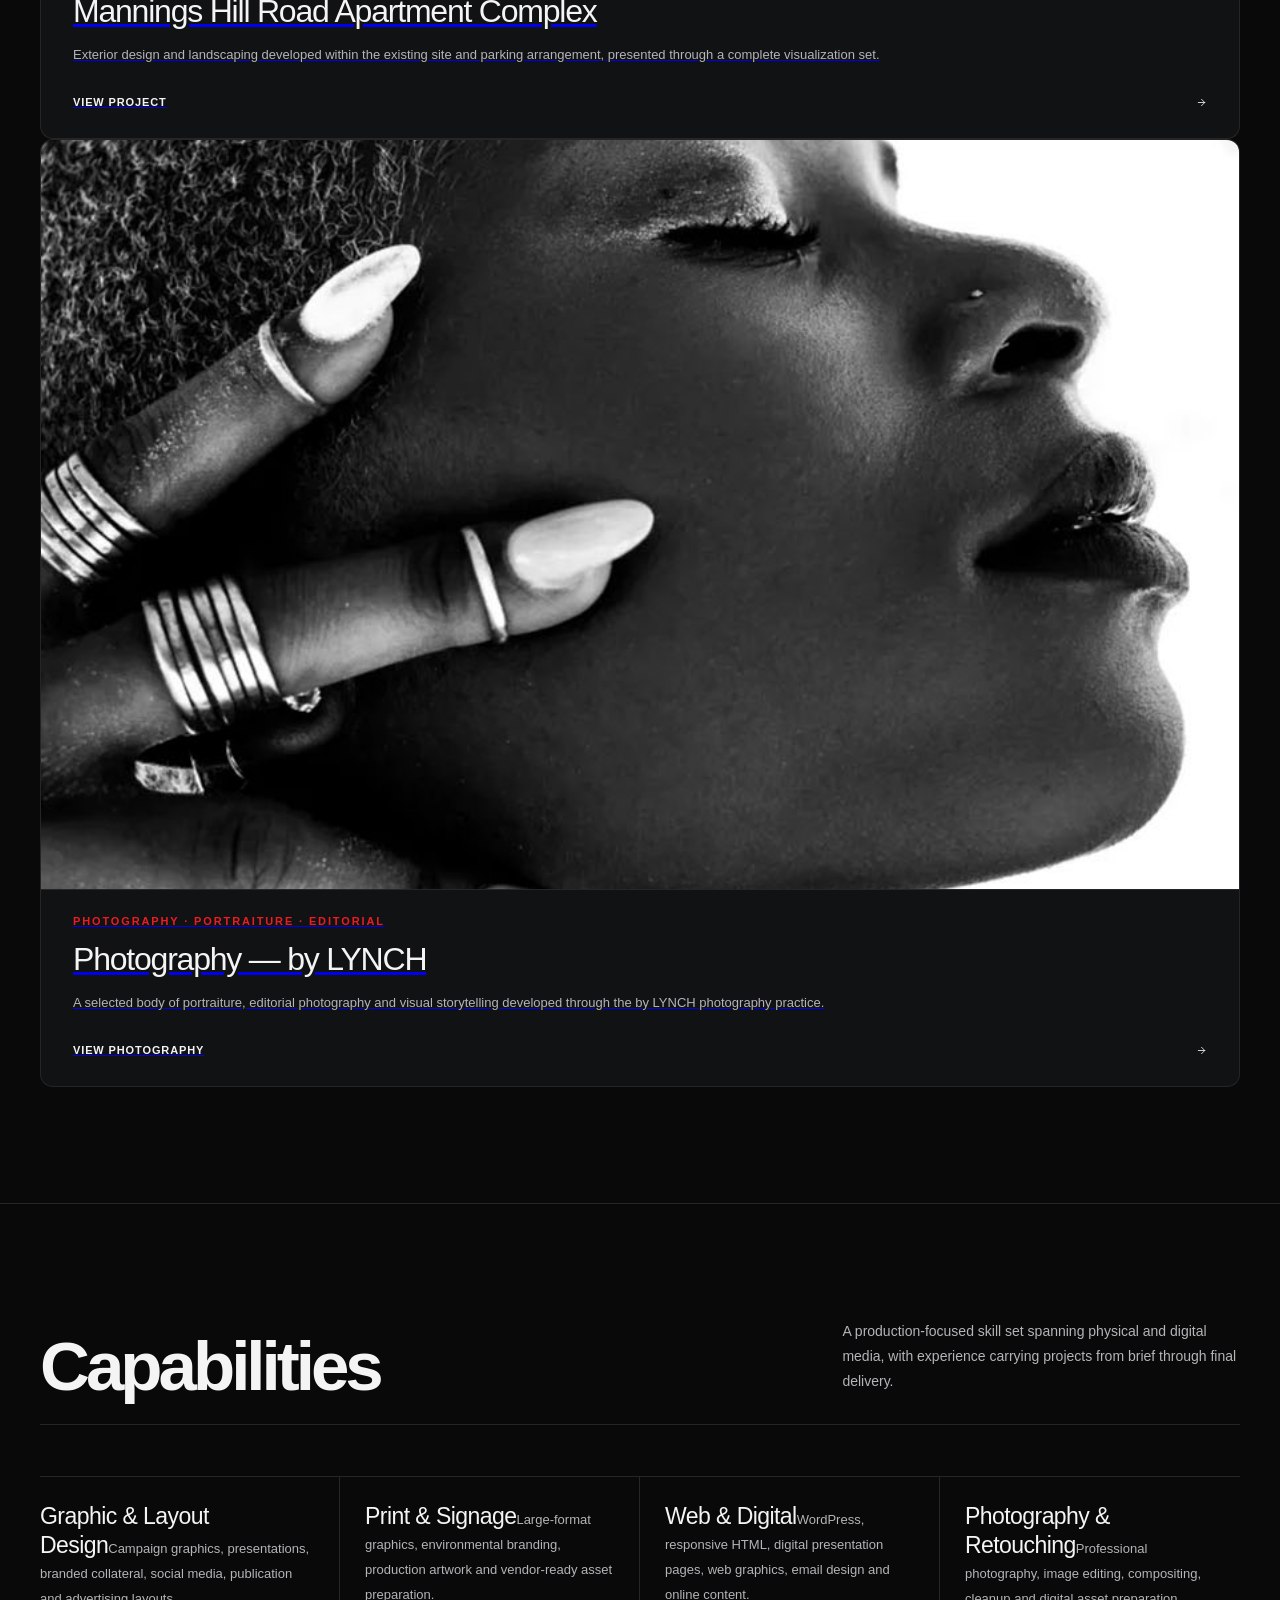
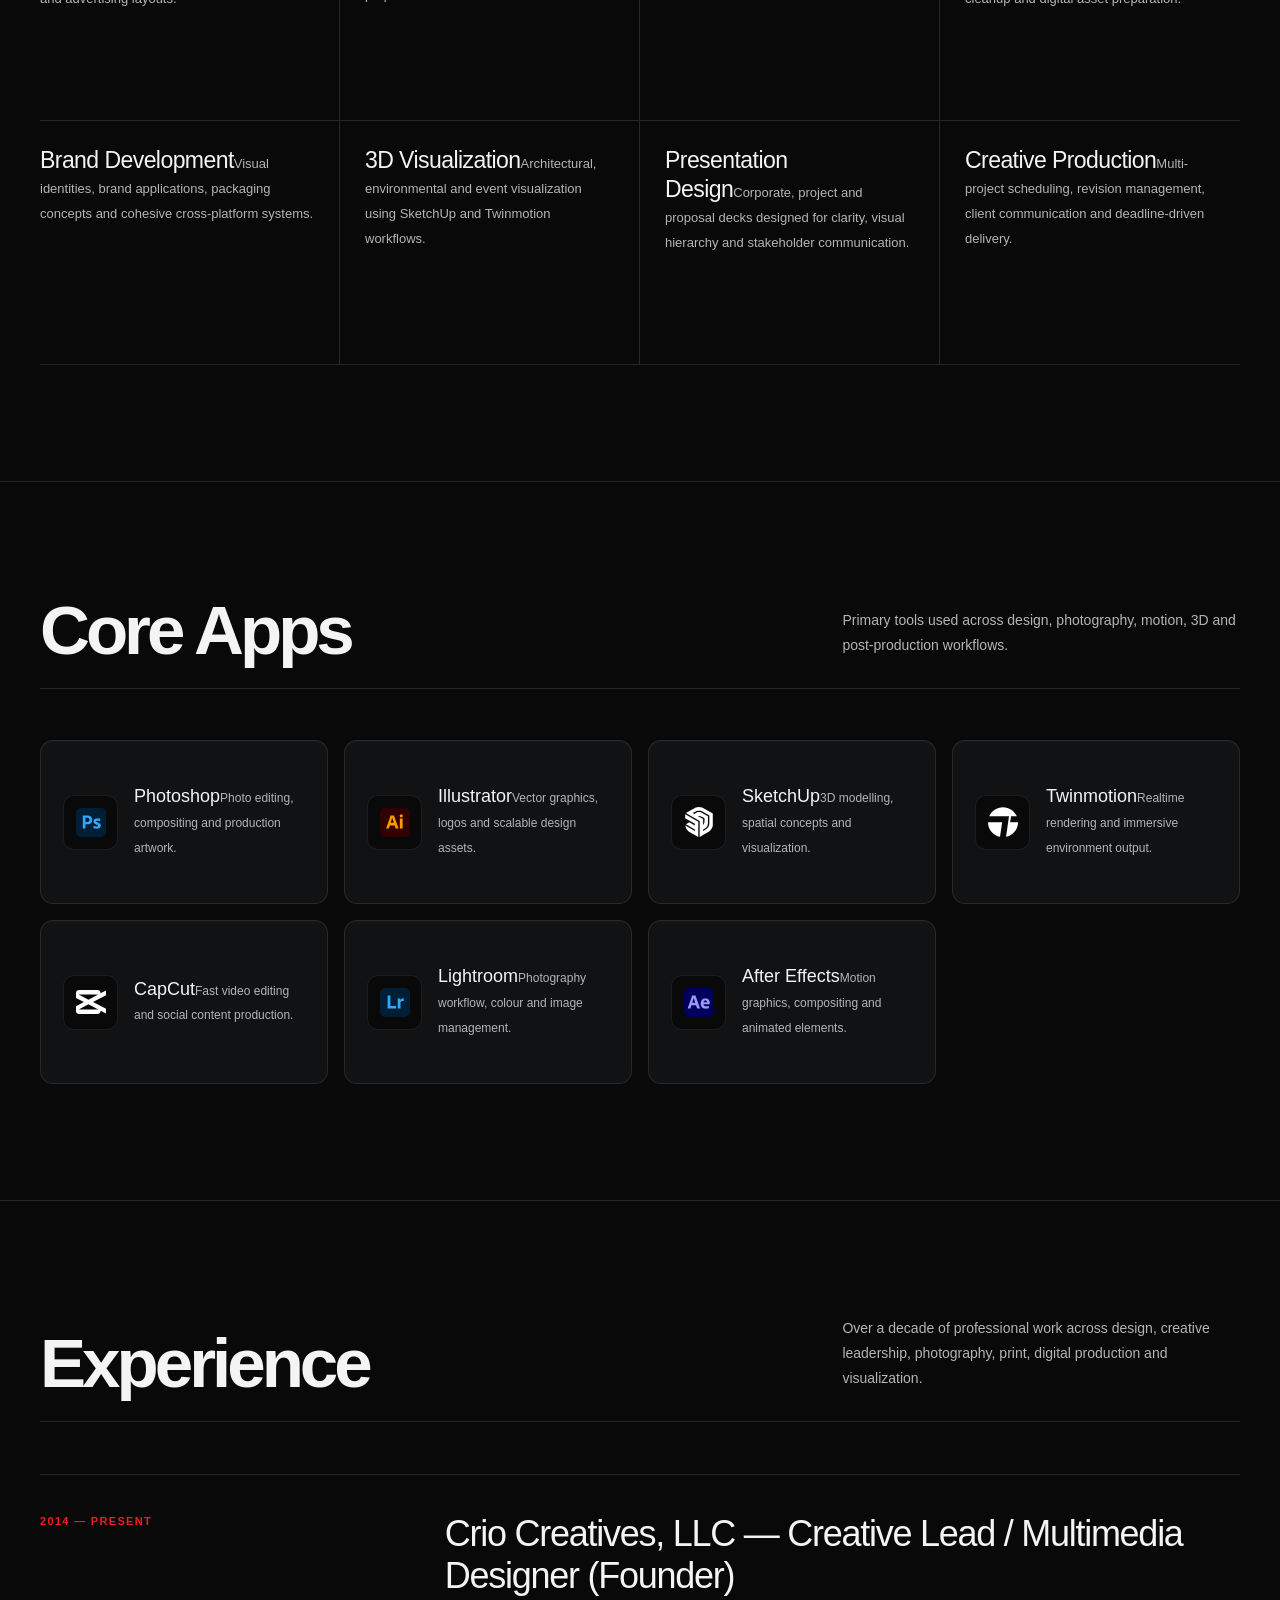
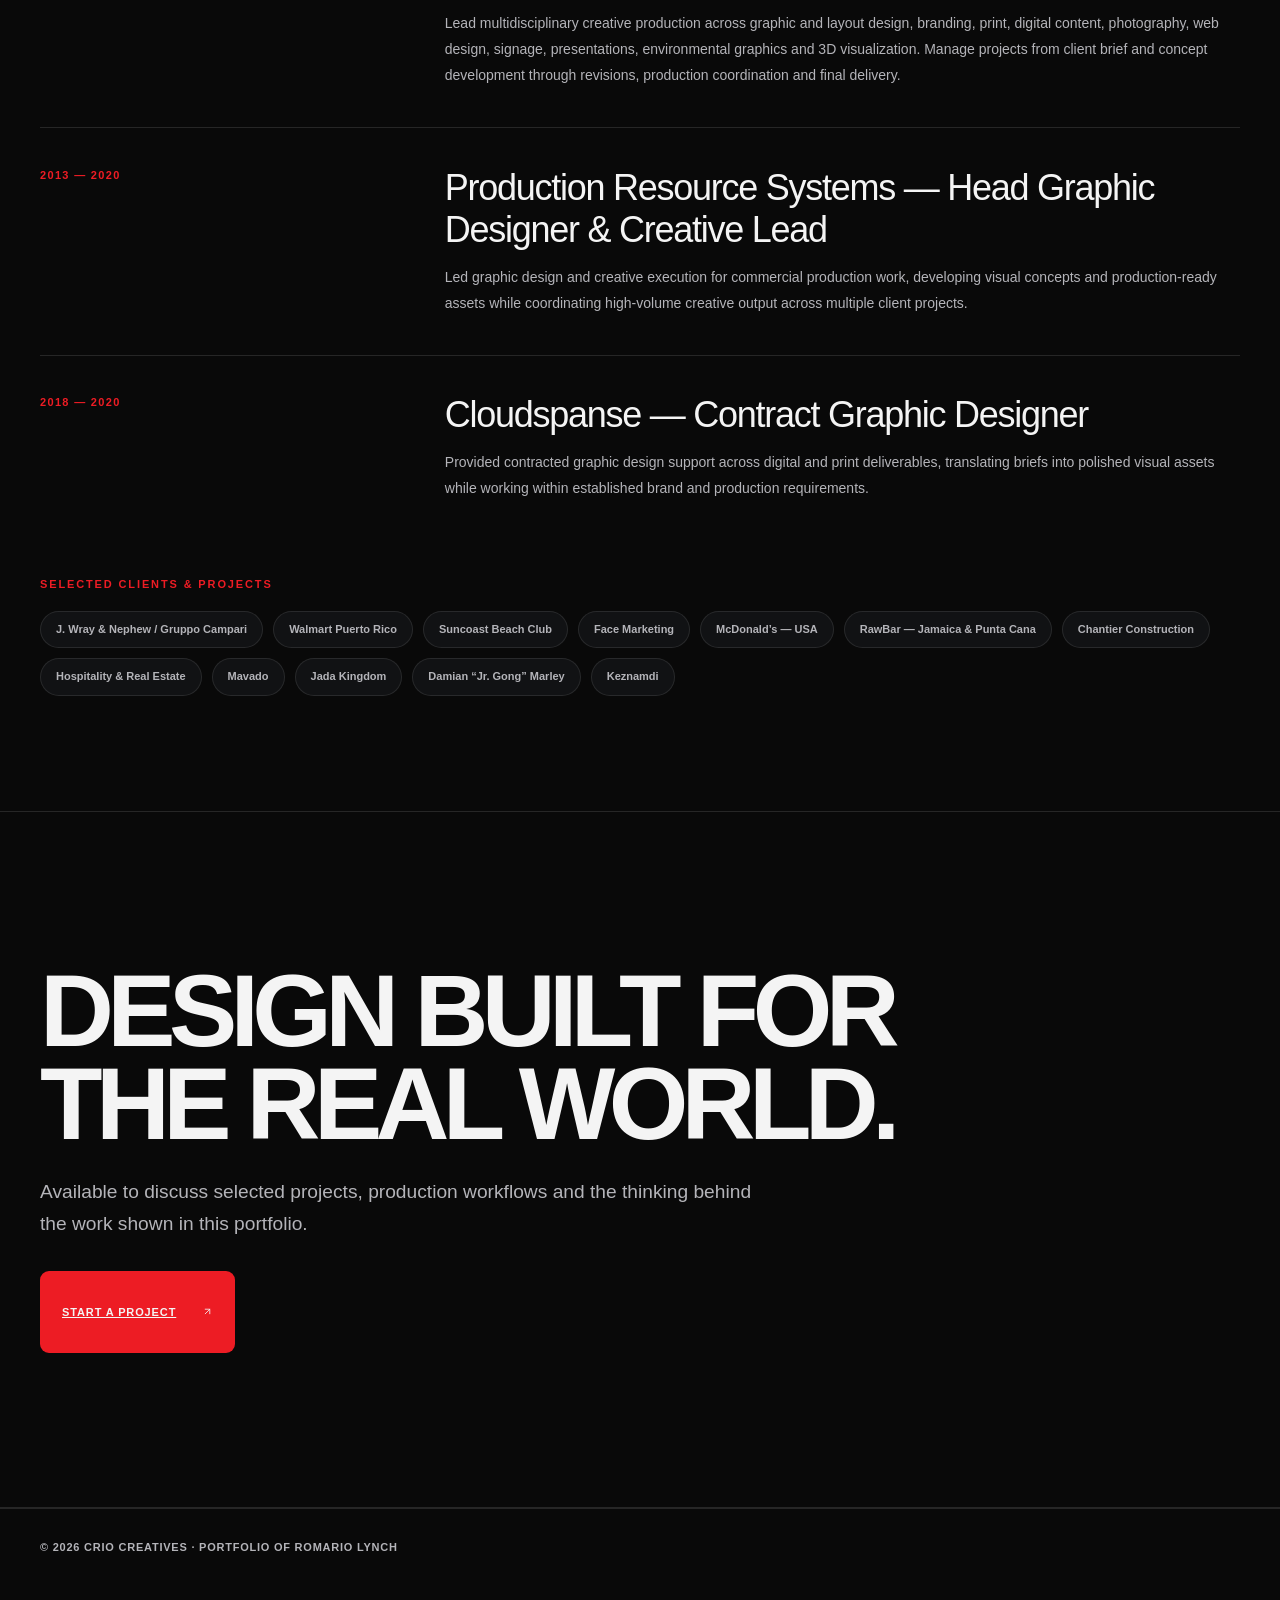
==== commit 1d670f49: "Reduce portfolio homepage hero gap" ====
--- a/index.html
+++ b/index.html
@@ -10,7 +10,7 @@
   <meta property="og:description" content="Selected graphic, digital, web and visualization work by Romario Lynch / Crio Creatives.">
   <meta property="og:image" content="https://criocreatives.com/assets/logos/Crio%20Creatives%20Logo%20favicon.png">
 <link rel="stylesheet" href="https://criocreatives.com/assets/css/crio-subpage.css?v=1">
-<link rel="stylesheet" href="/assets/css/portfolio-2026.css?v=2">
+<link rel="stylesheet" href="/assets/css/portfolio-2026.css?v=3">
 <link rel="stylesheet" href="https://criocreatives.com/assets/css/site-header.css?v=3">
 <script defer src="https://criocreatives.com/assets/js/site-header.js?v=1"></script>
 <script defer src="https://criocreatives.com/assets/js/site.js?v=5"></script>
--- a/assets/css/portfolio-2026.css
+++ b/assets/css/portfolio-2026.css
@@ -18,7 +18,8 @@
 }
 body.crio-portfolio-page .eyebrow{margin-bottom:26px}
 body.crio-portfolio-page .hero{
-  min-height:90svh;padding:clamp(185px,20vh,270px) 0 clamp(100px,12vh,160px);
+  min-height:82svh;box-sizing:border-box;
+  padding:clamp(150px,16vh,210px) 0 clamp(75px,9vh,110px);
   border-bottom:1px solid var(--line);background:#090909;display:flex;align-items:flex-end;
 }
 body.crio-portfolio-page .hero>.wrap{
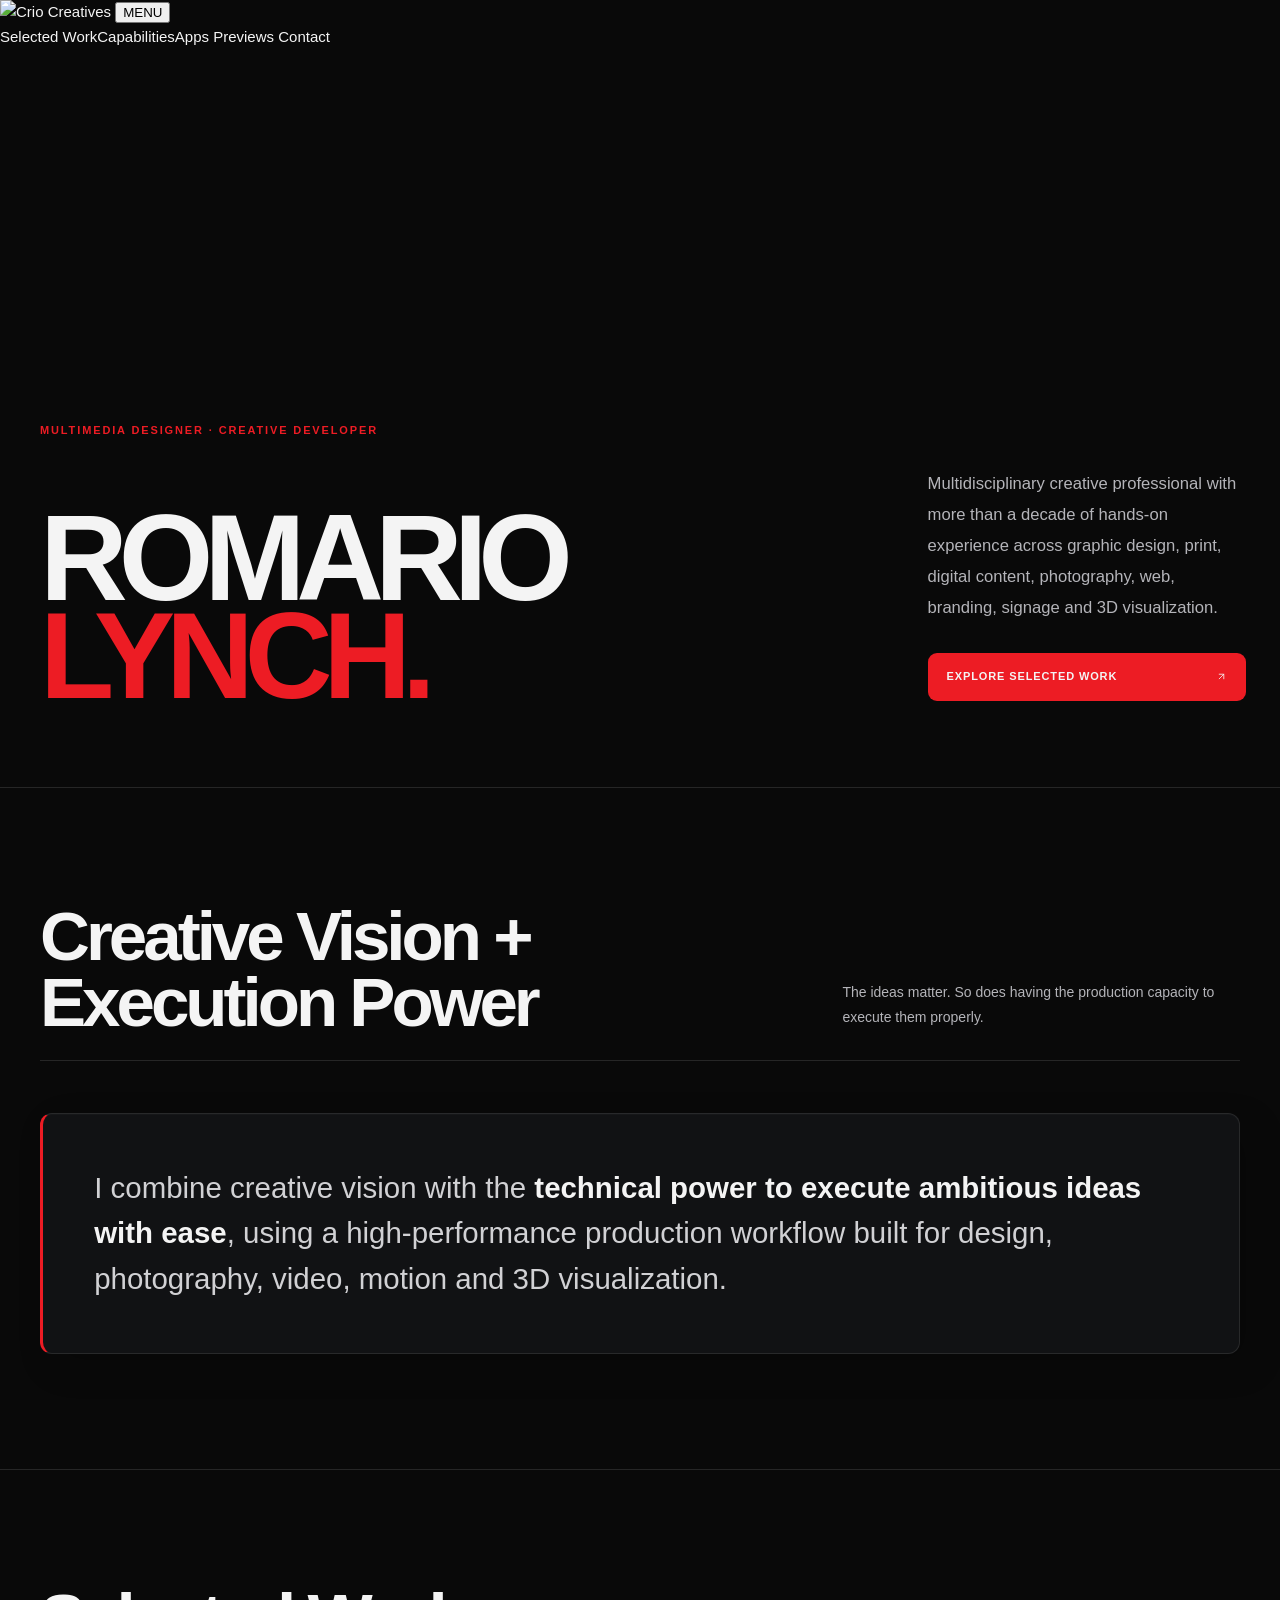
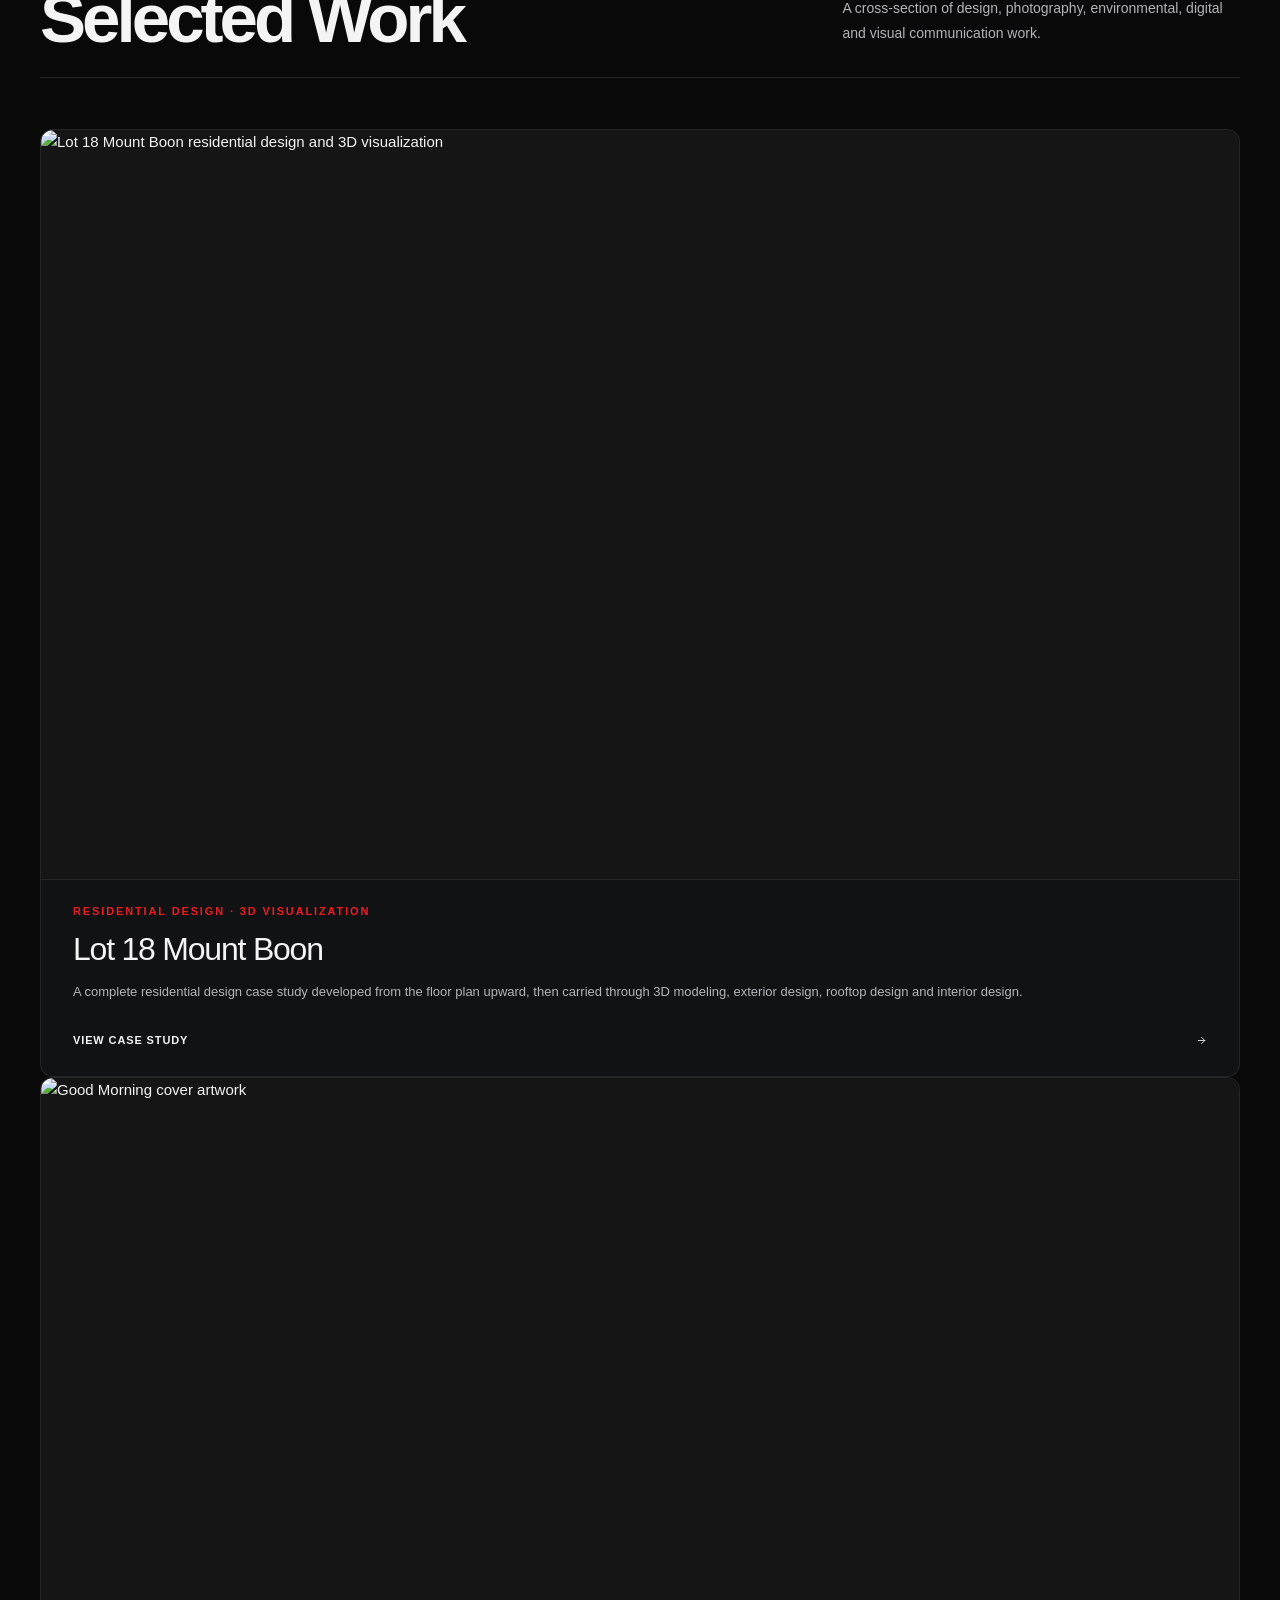
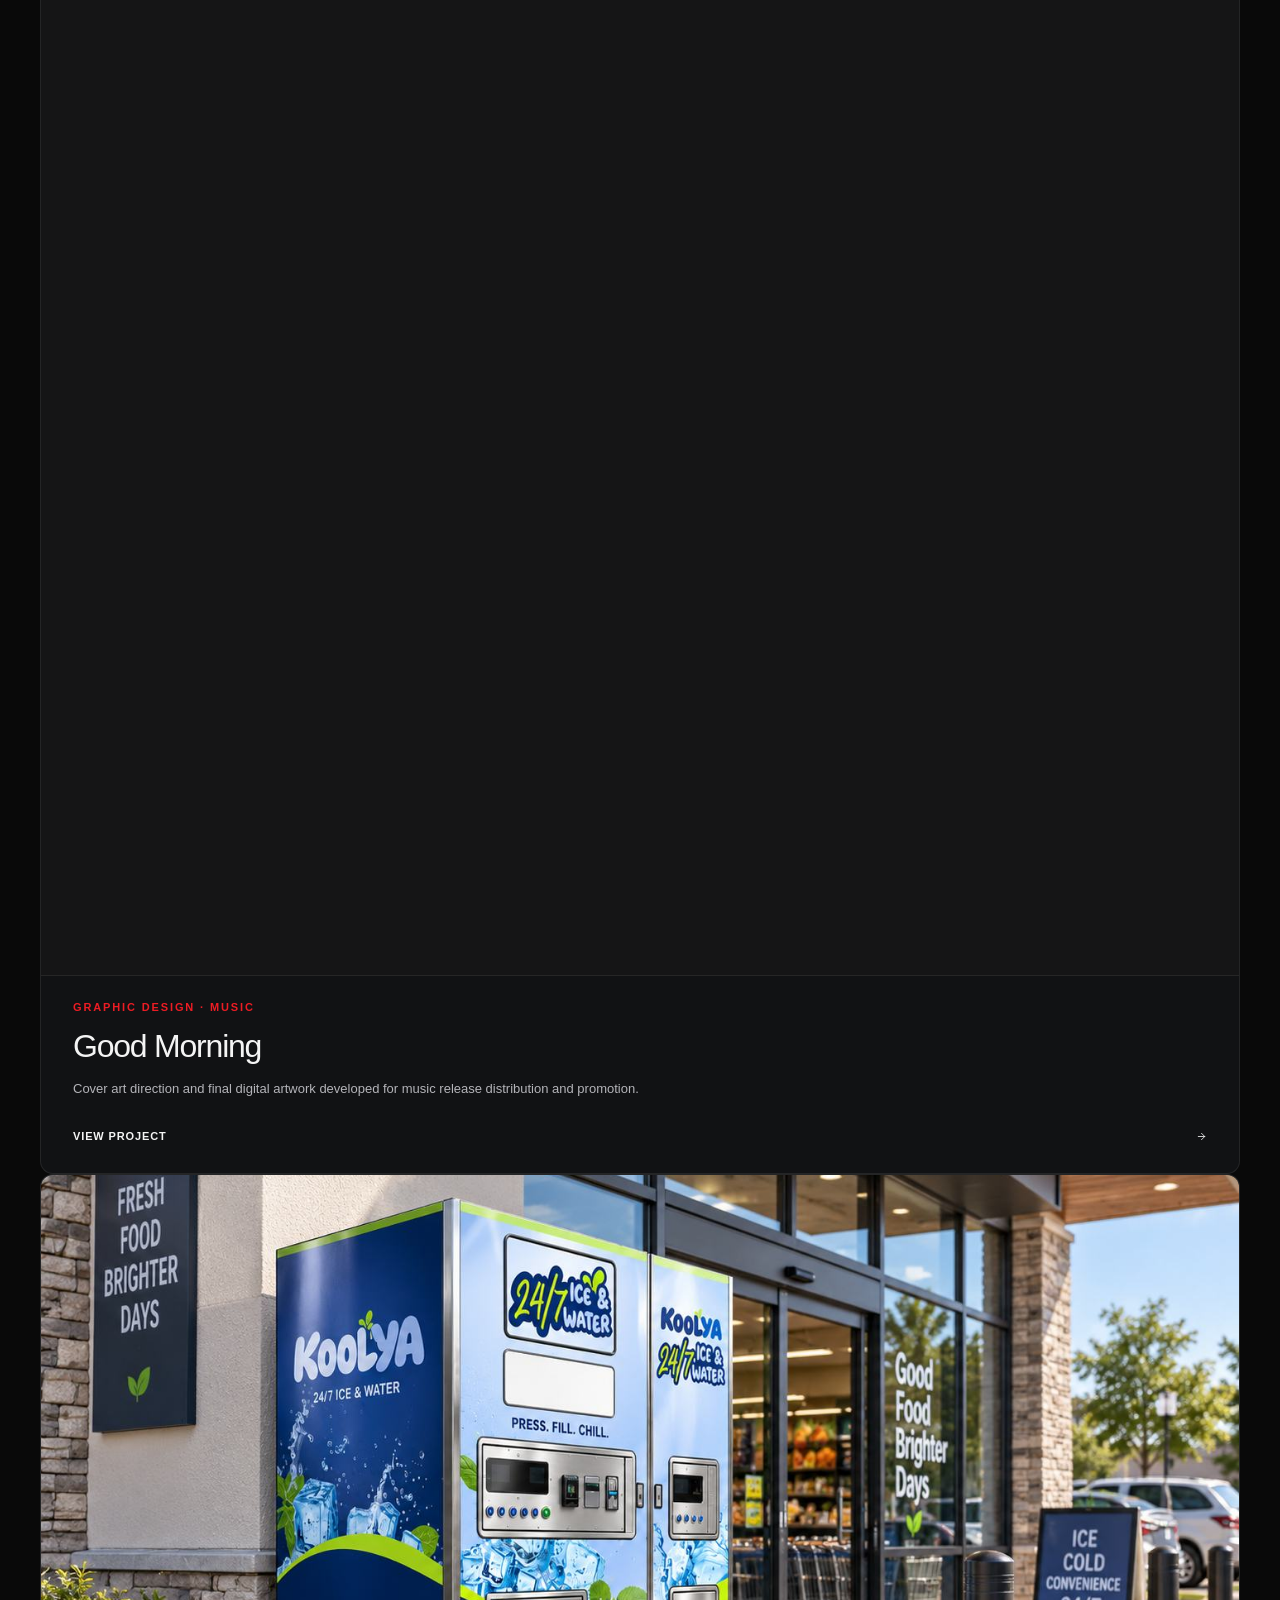
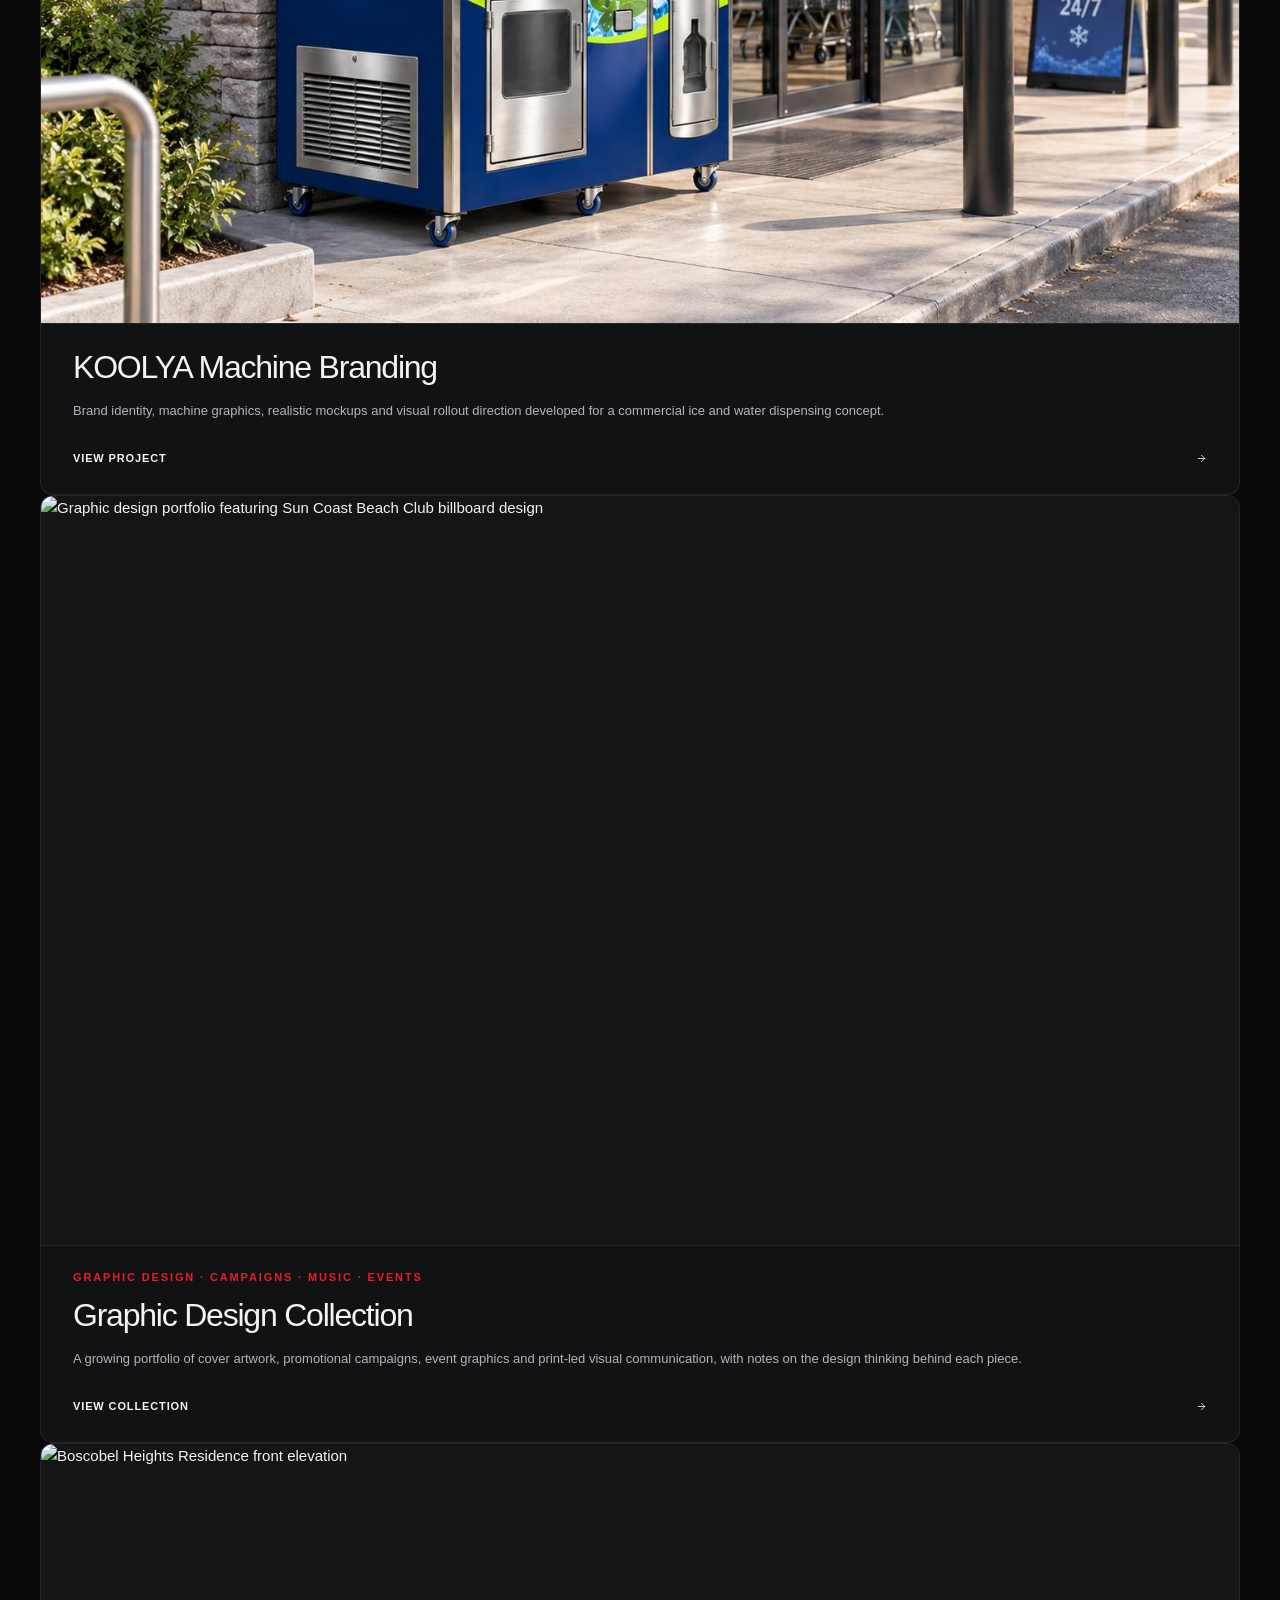
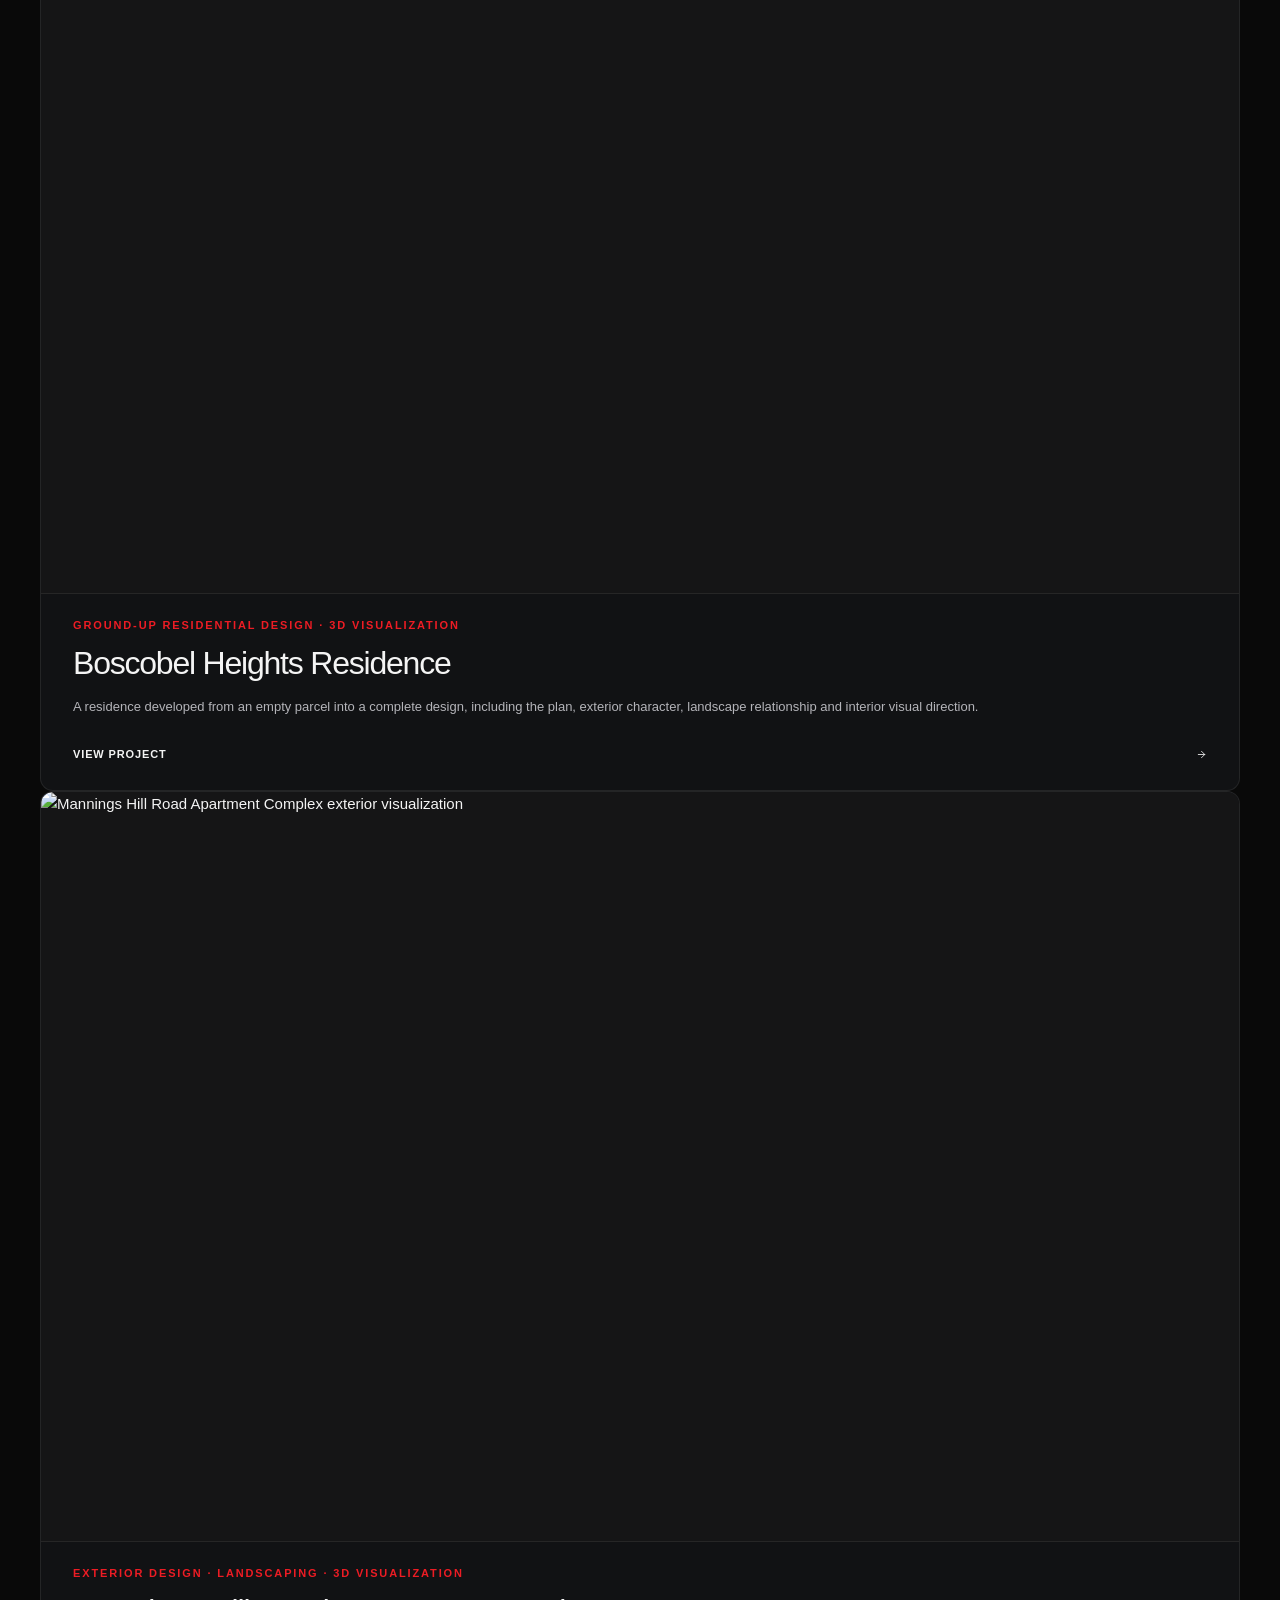
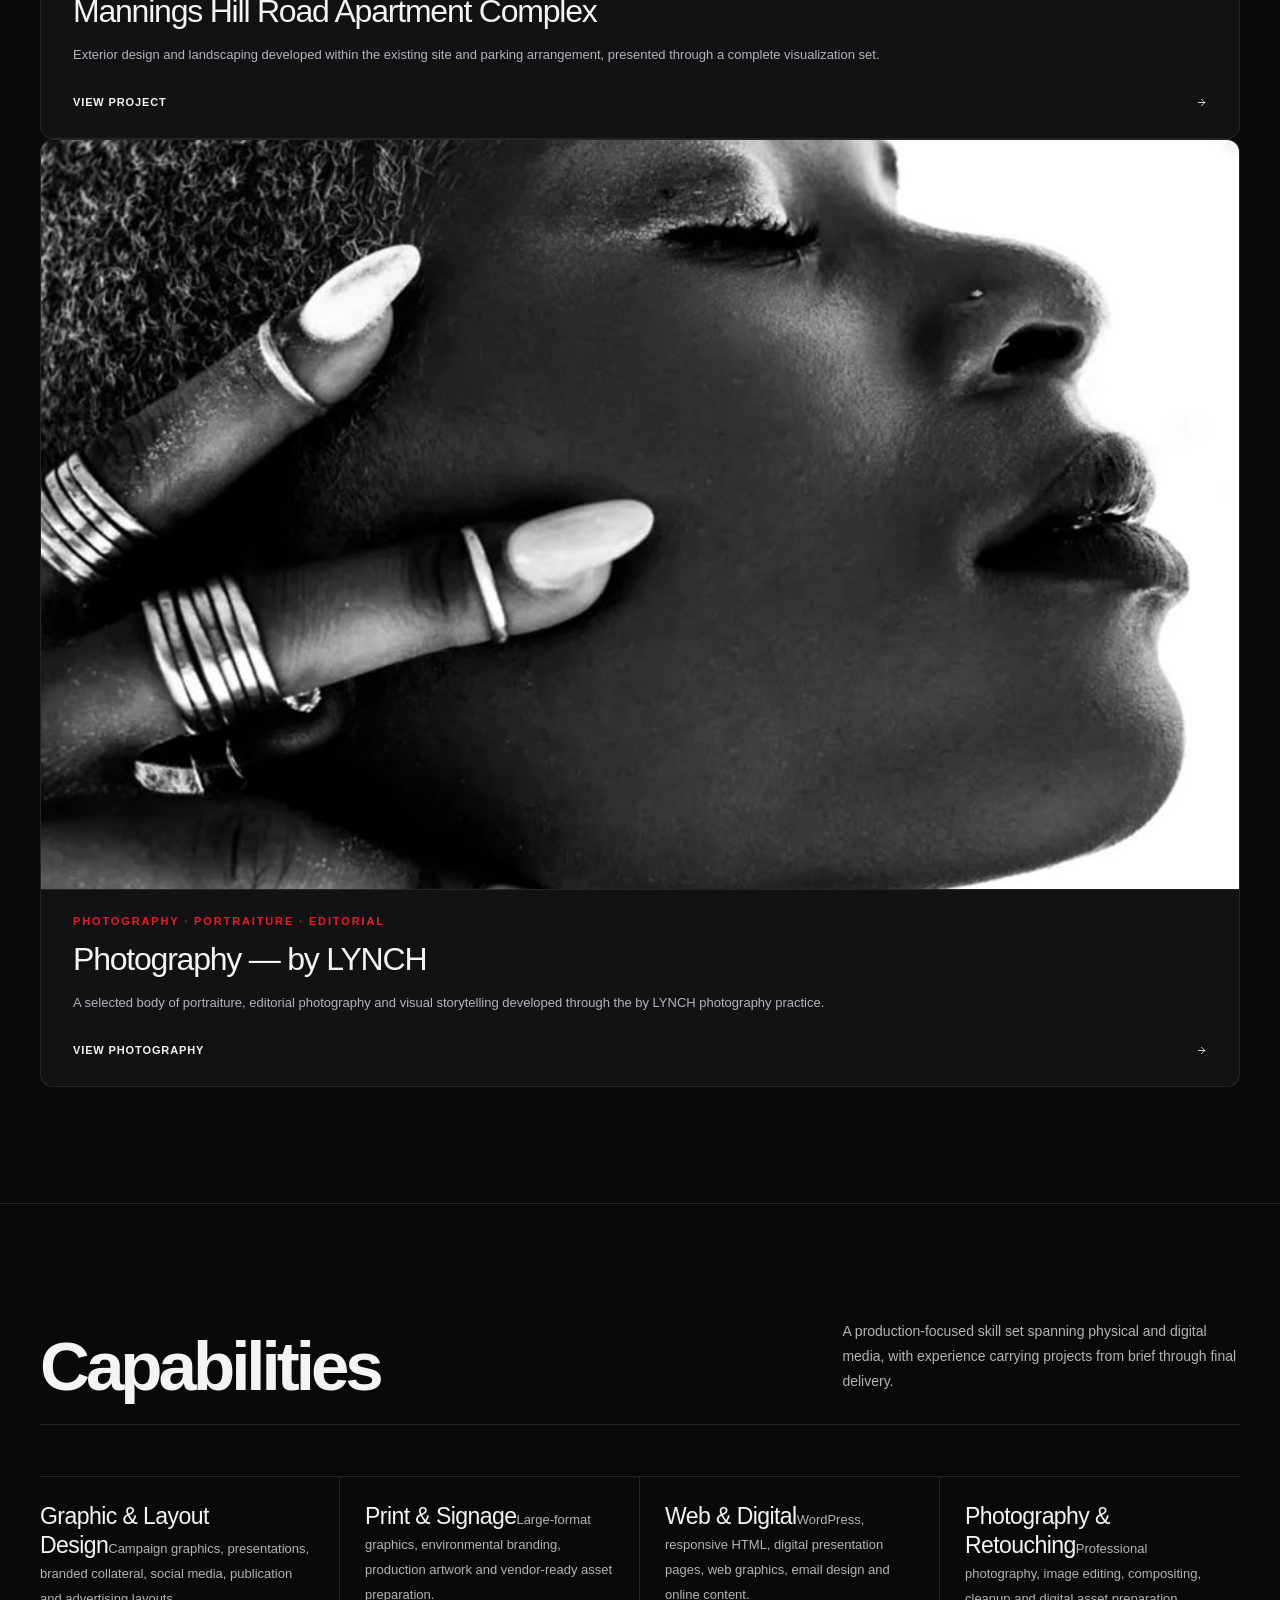
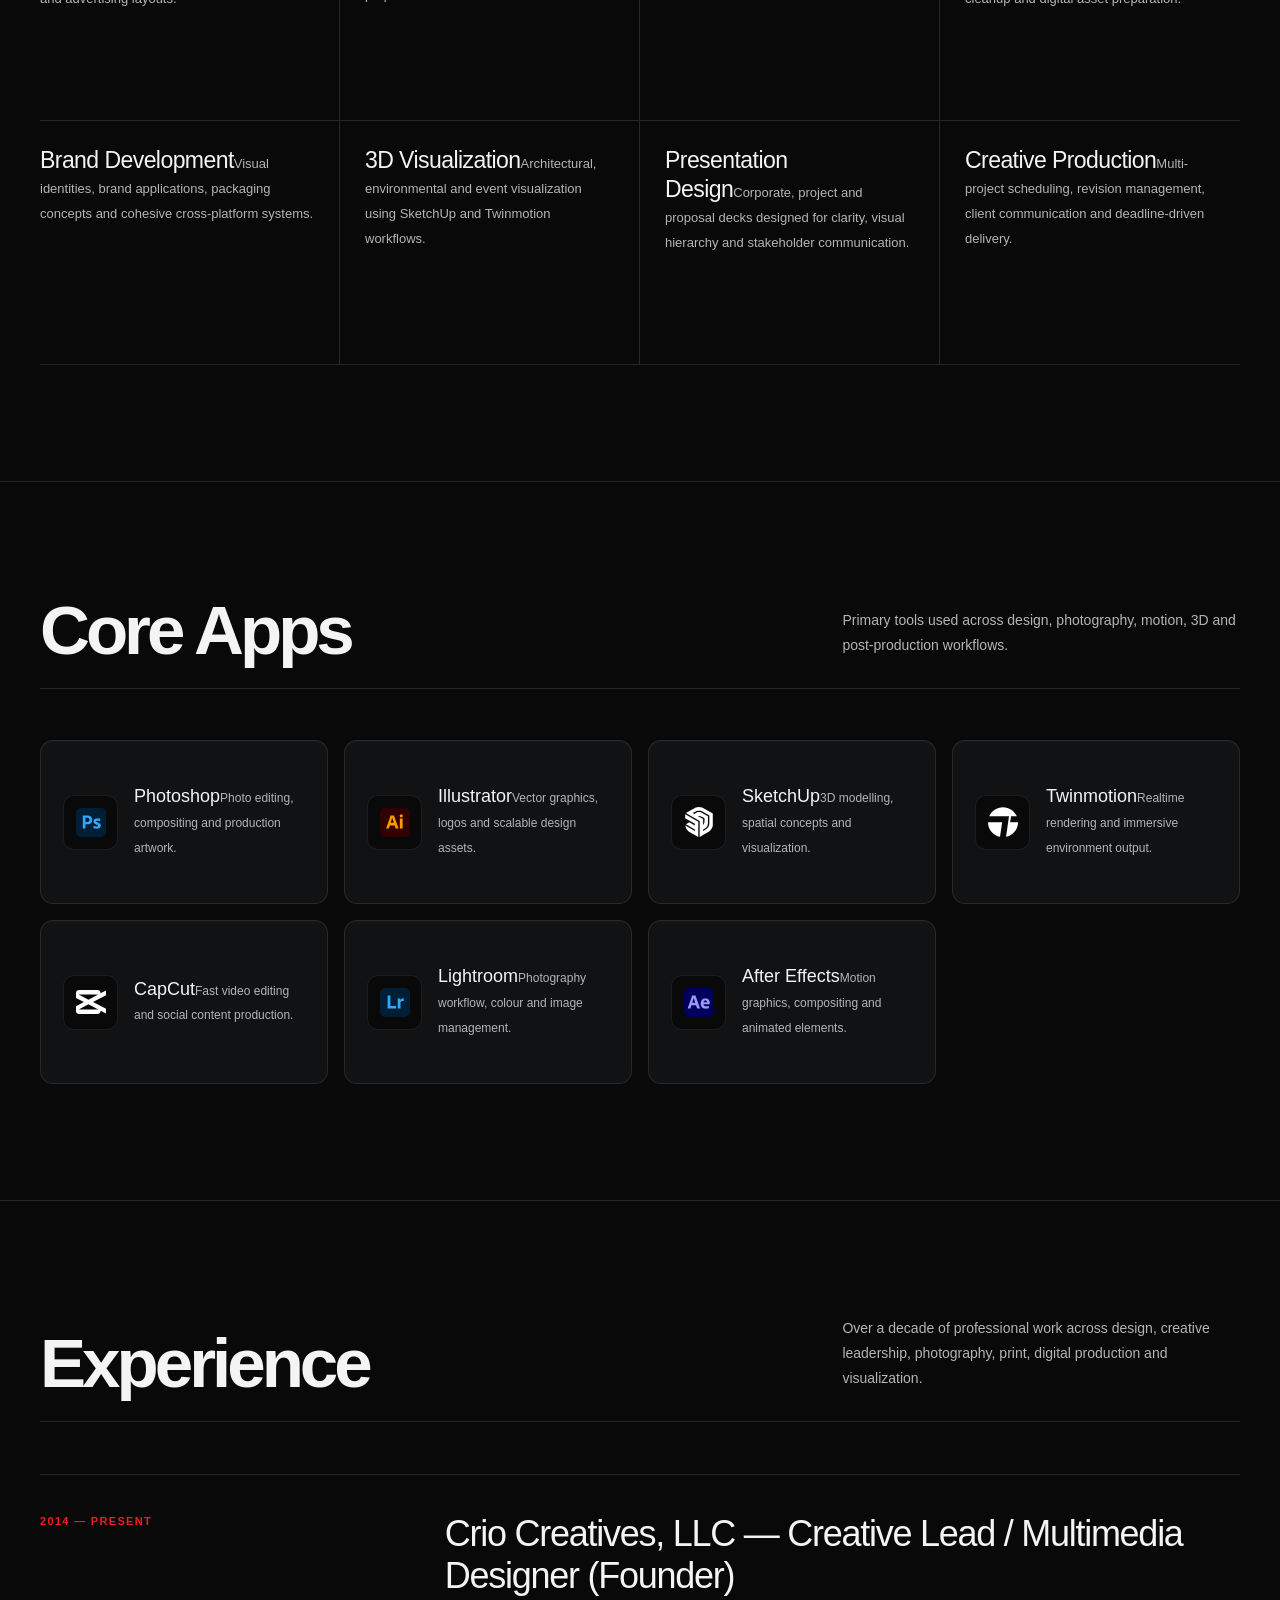
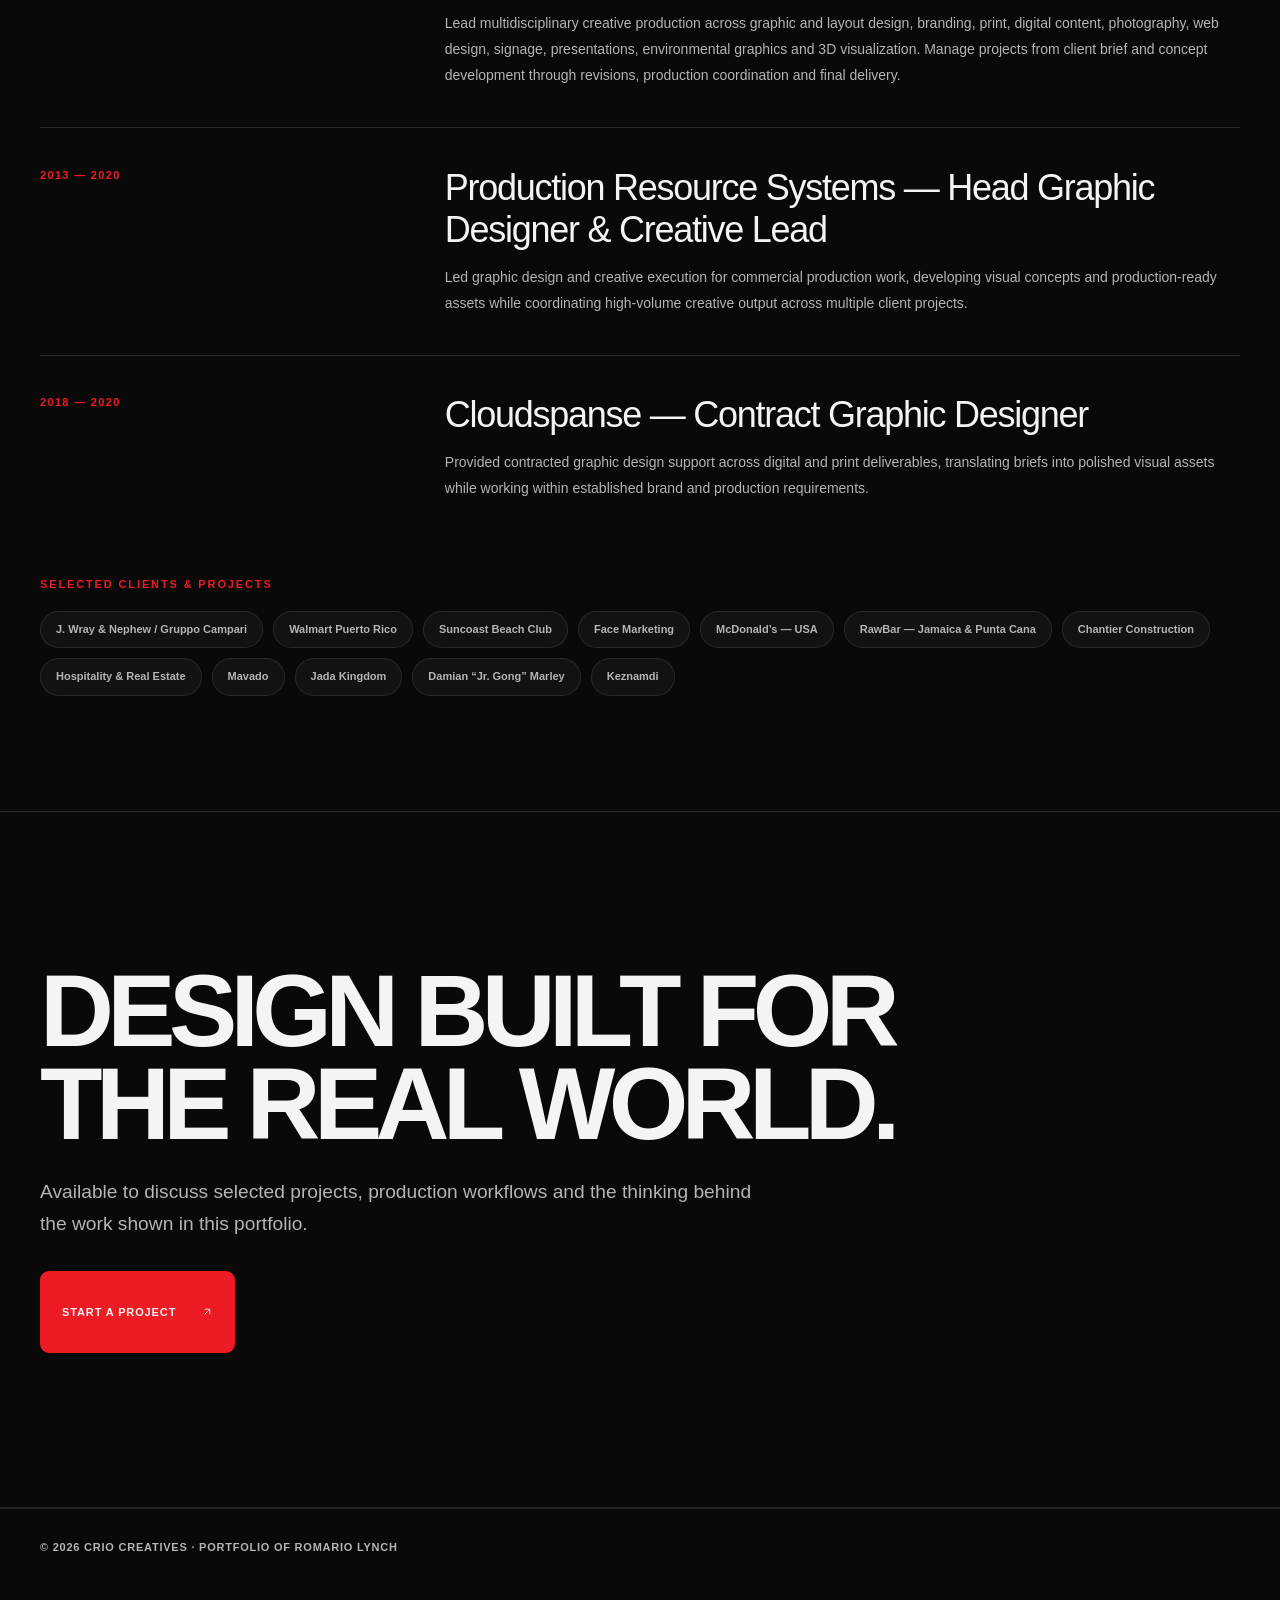
==== commit 901e3b0c: "Restore portfolio link styling" ====
--- a/index.html
+++ b/index.html
@@ -10,7 +10,7 @@
   <meta property="og:description" content="Selected graphic, digital, web and visualization work by Romario Lynch / Crio Creatives.">
   <meta property="og:image" content="https://criocreatives.com/assets/logos/Crio%20Creatives%20Logo%20favicon.png">
 <link rel="stylesheet" href="https://criocreatives.com/assets/css/crio-subpage.css?v=1">
-<link rel="stylesheet" href="/assets/css/portfolio-2026.css?v=3">
+<link rel="stylesheet" href="/assets/css/portfolio-2026.css?v=4">
 <link rel="stylesheet" href="https://criocreatives.com/assets/css/site-header.css?v=3">
 <script defer src="https://criocreatives.com/assets/js/site-header.js?v=1"></script>
 <script defer src="https://criocreatives.com/assets/js/site.js?v=5"></script>
--- a/assets/css/portfolio-2026.css
+++ b/assets/css/portfolio-2026.css
@@ -10,6 +10,7 @@
   margin:0;background:#090909;color:#f4f4f4;font:400 15px/1.65 var(--crio-body);
   -webkit-font-smoothing:antialiased;
 }
+body.crio-portfolio-page a{color:inherit;text-decoration:none}
 body.crio-portfolio-page .wrap{width:min(1360px,calc(100% - 80px));margin-inline:auto}
 body.crio-portfolio-page :is(h1,h2,h3,.title,.role,.koolya-word){font-family:var(--crio-display)}
 body.crio-portfolio-page :is(a,button):focus-visible{outline:2px solid #ed1c24;outline-offset:5px}
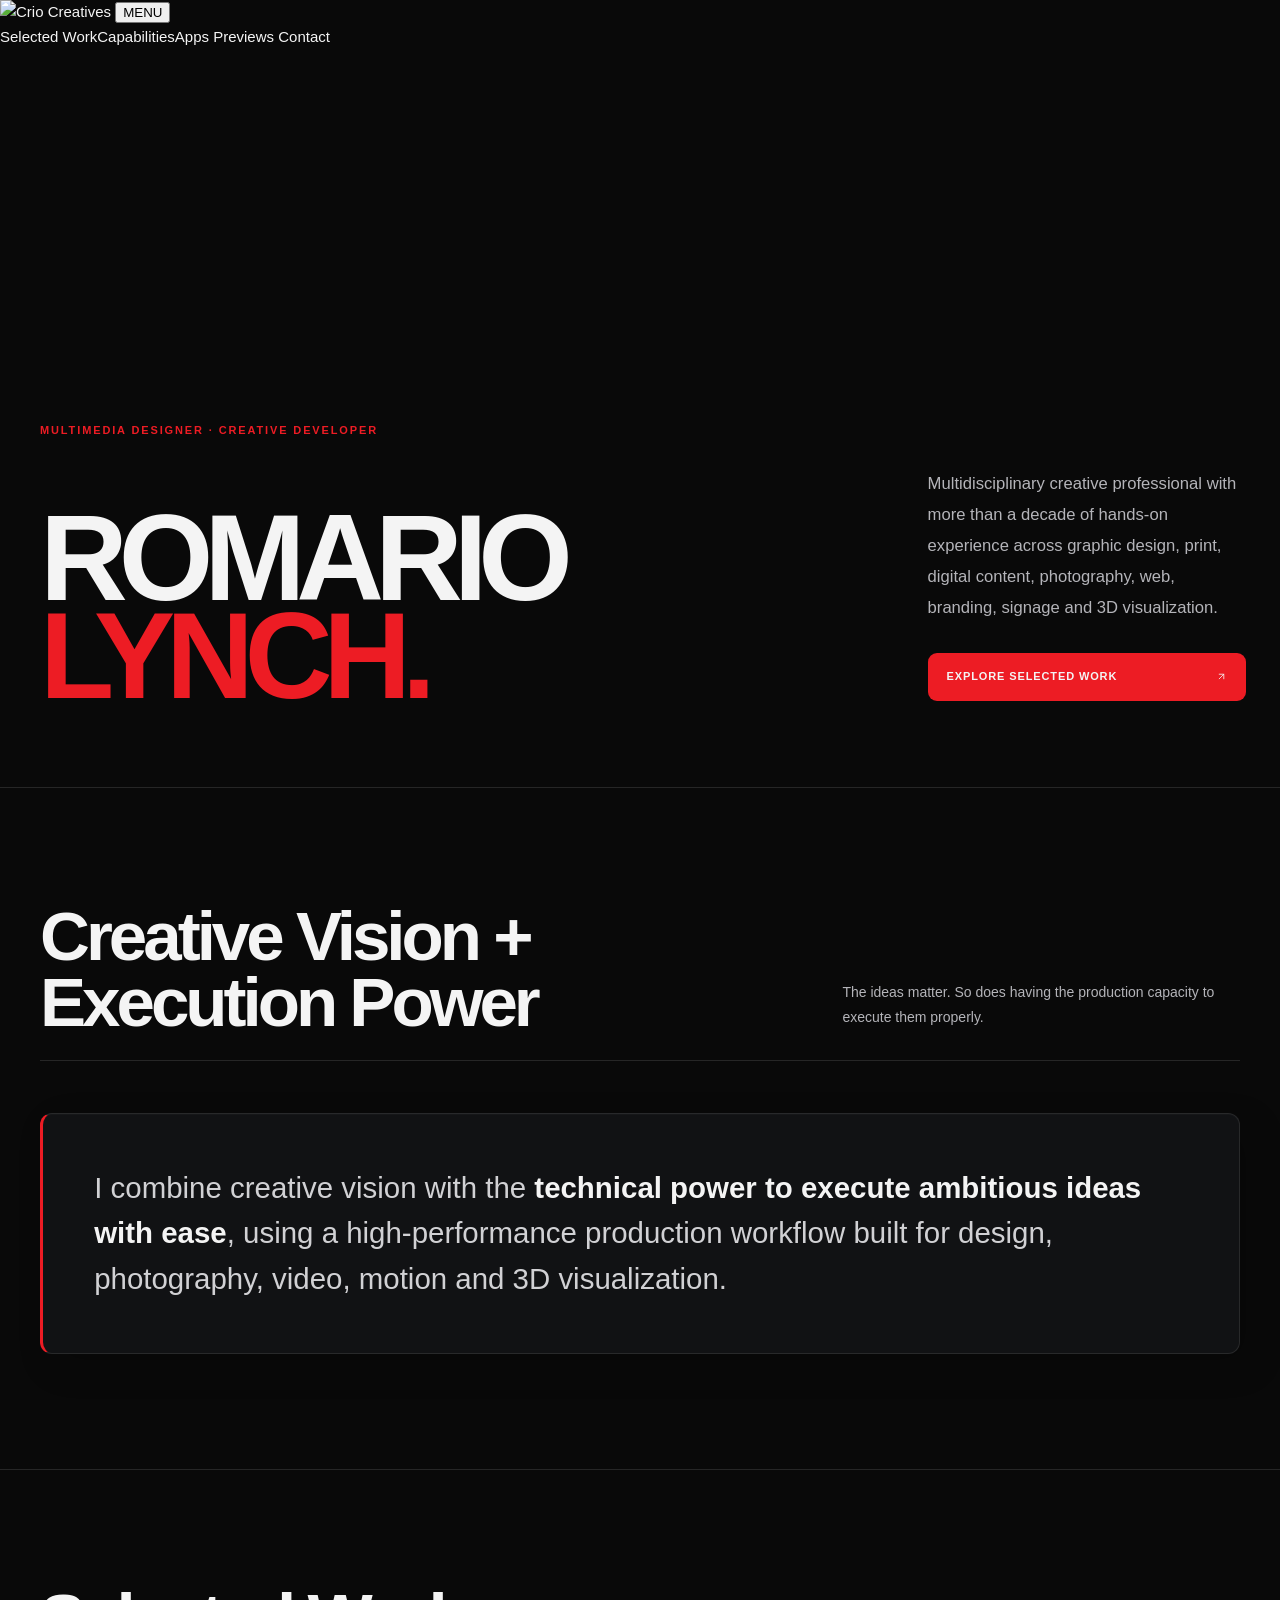
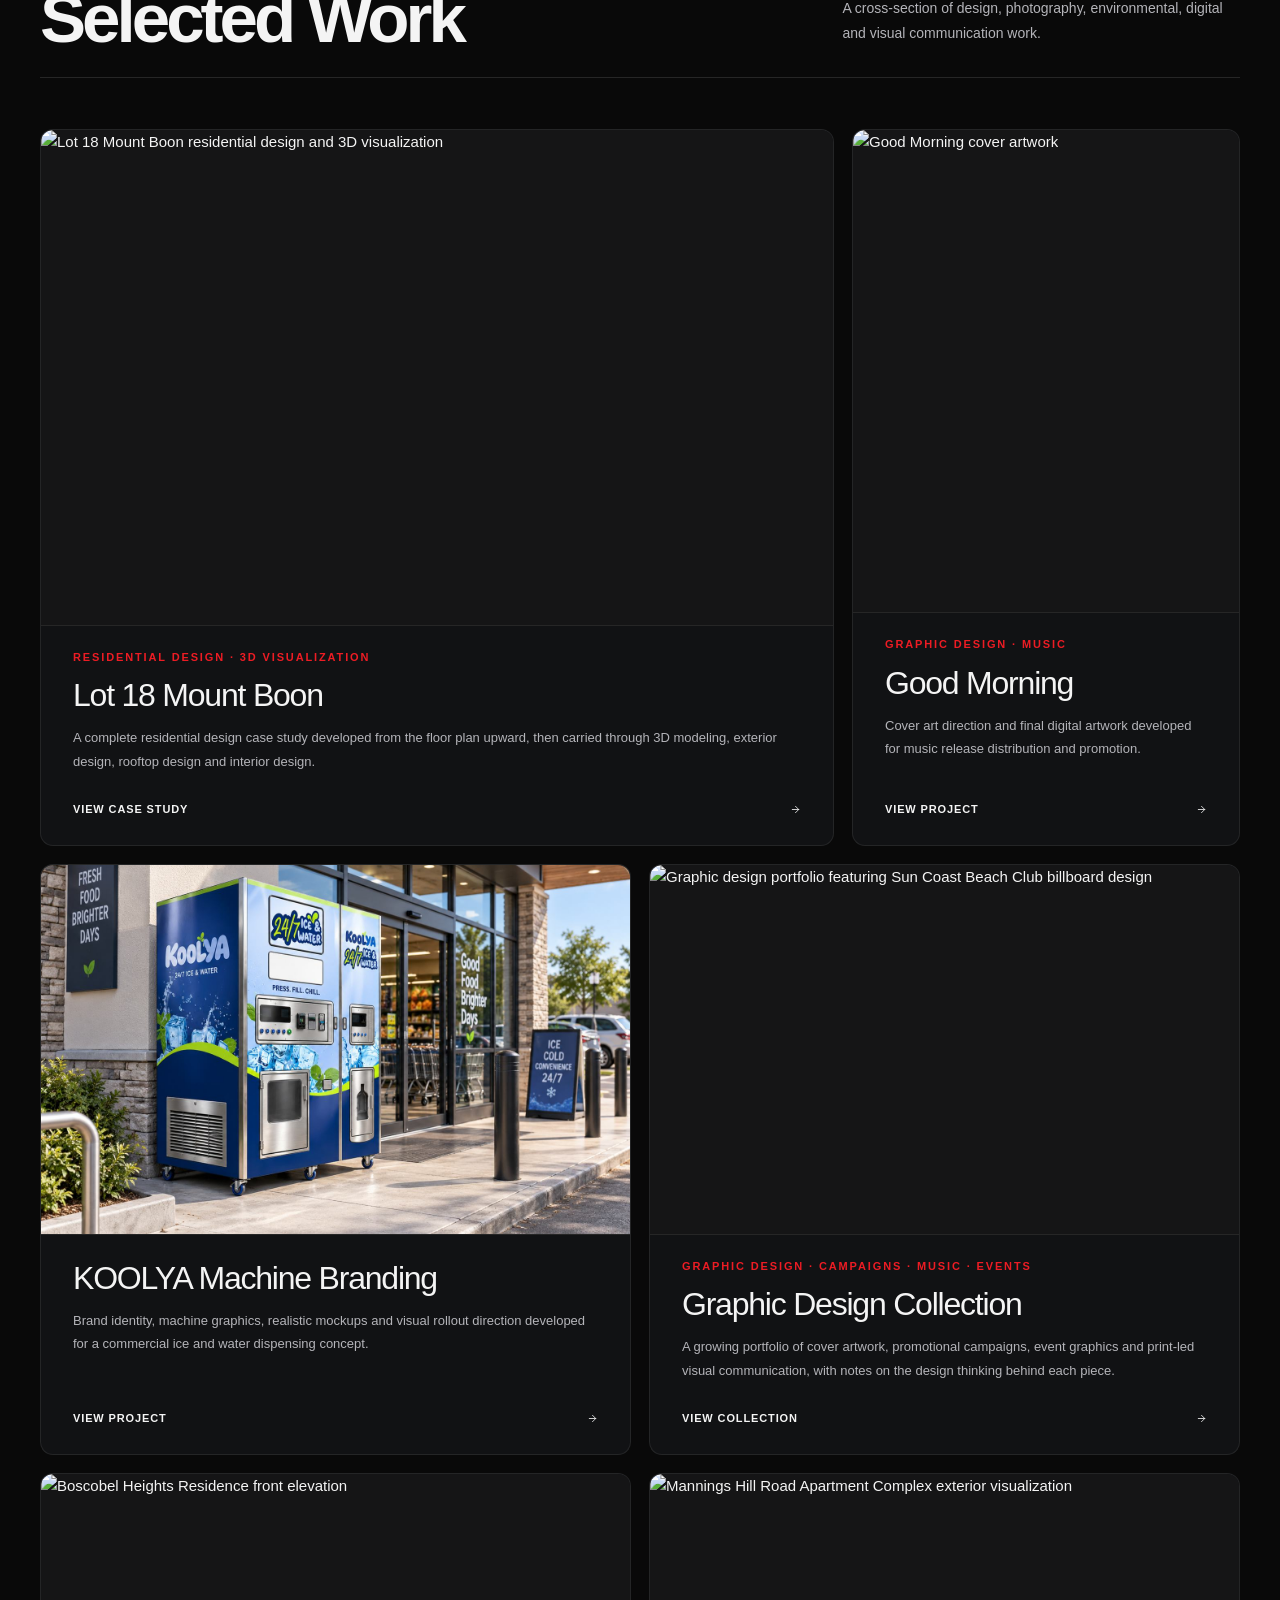
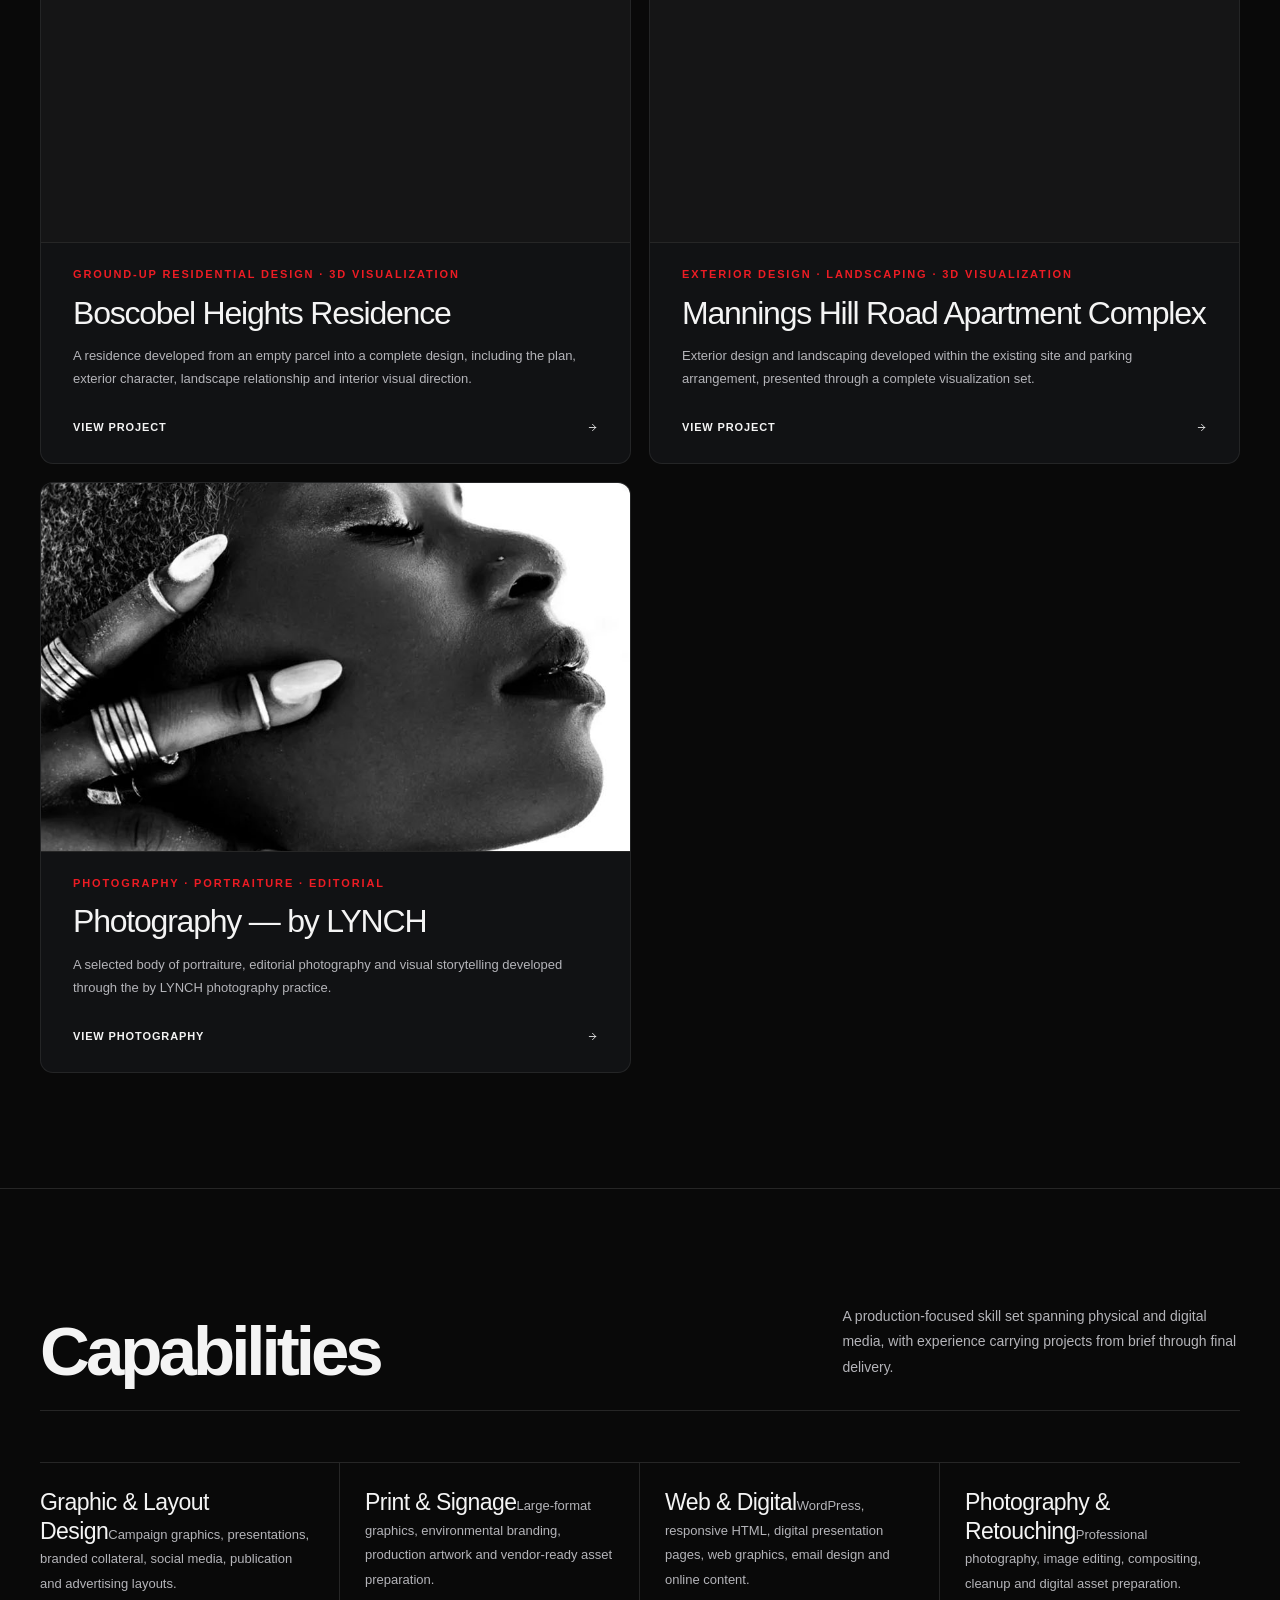
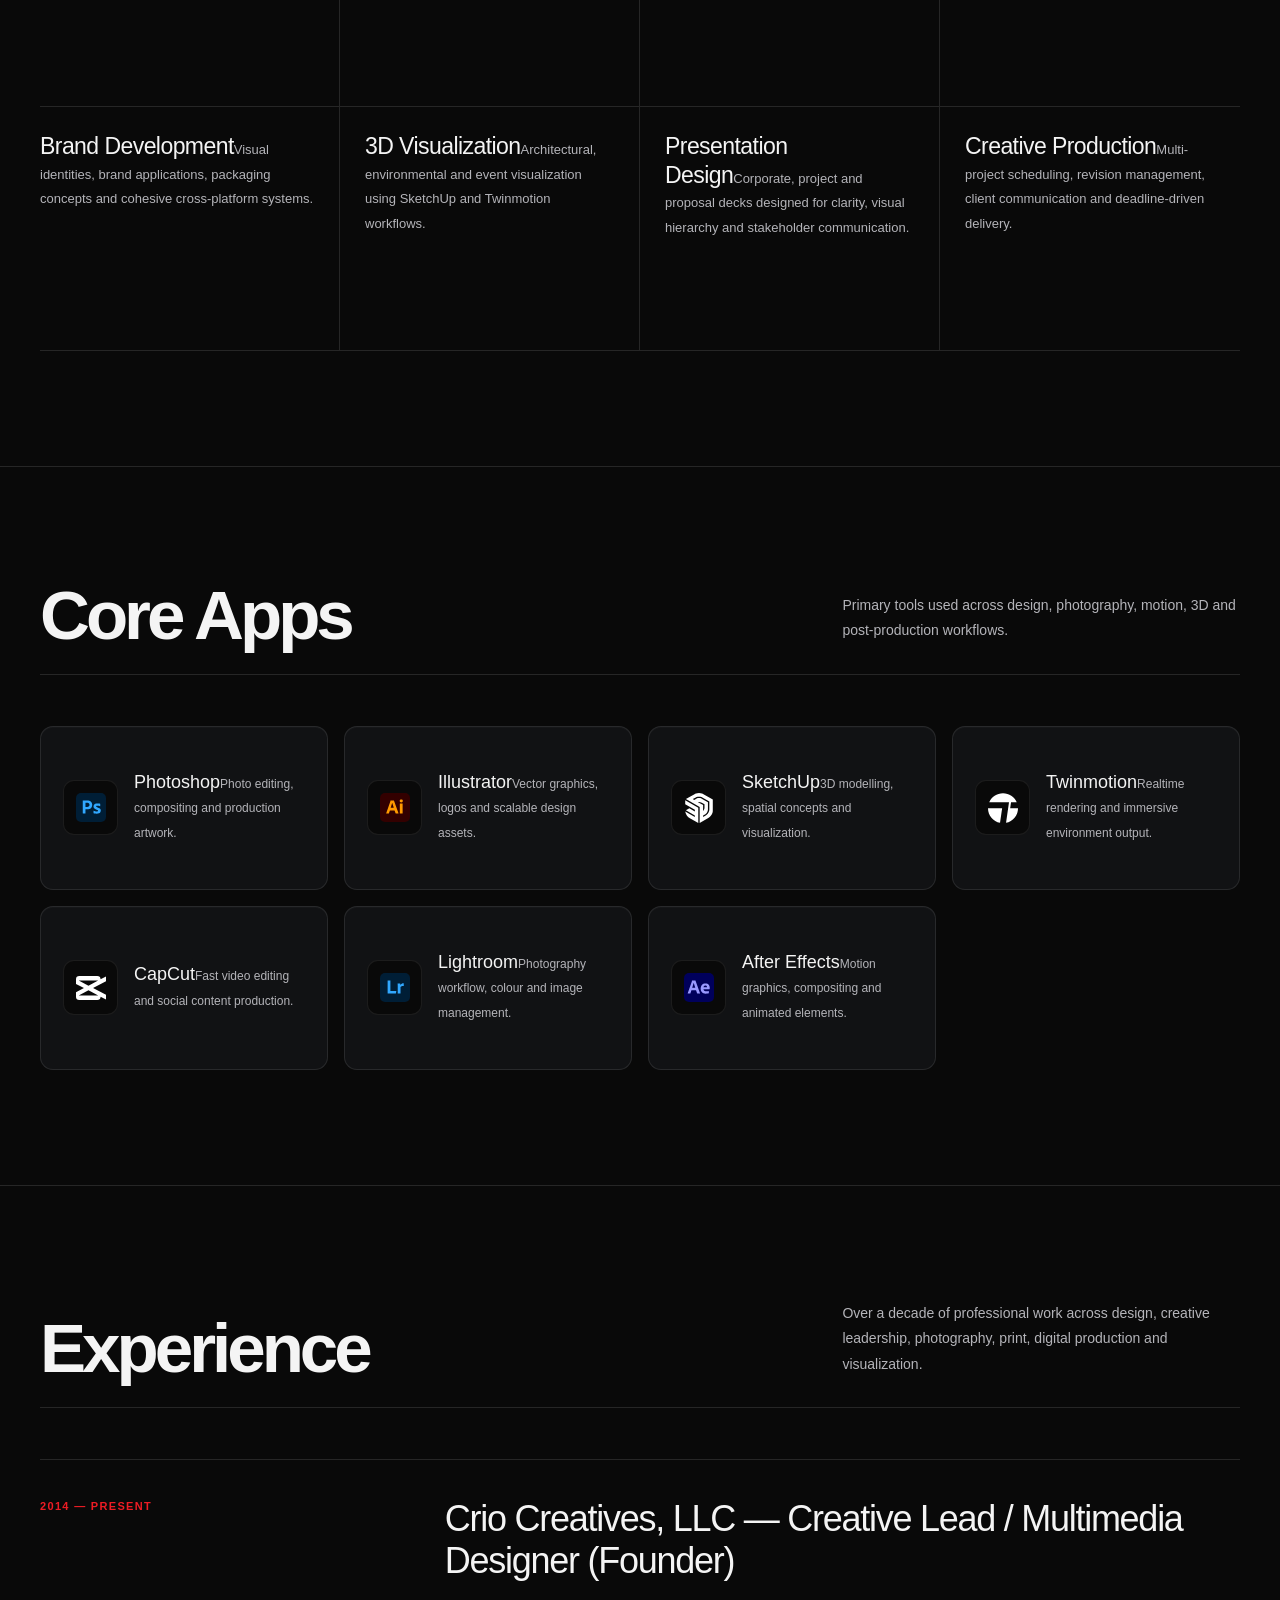
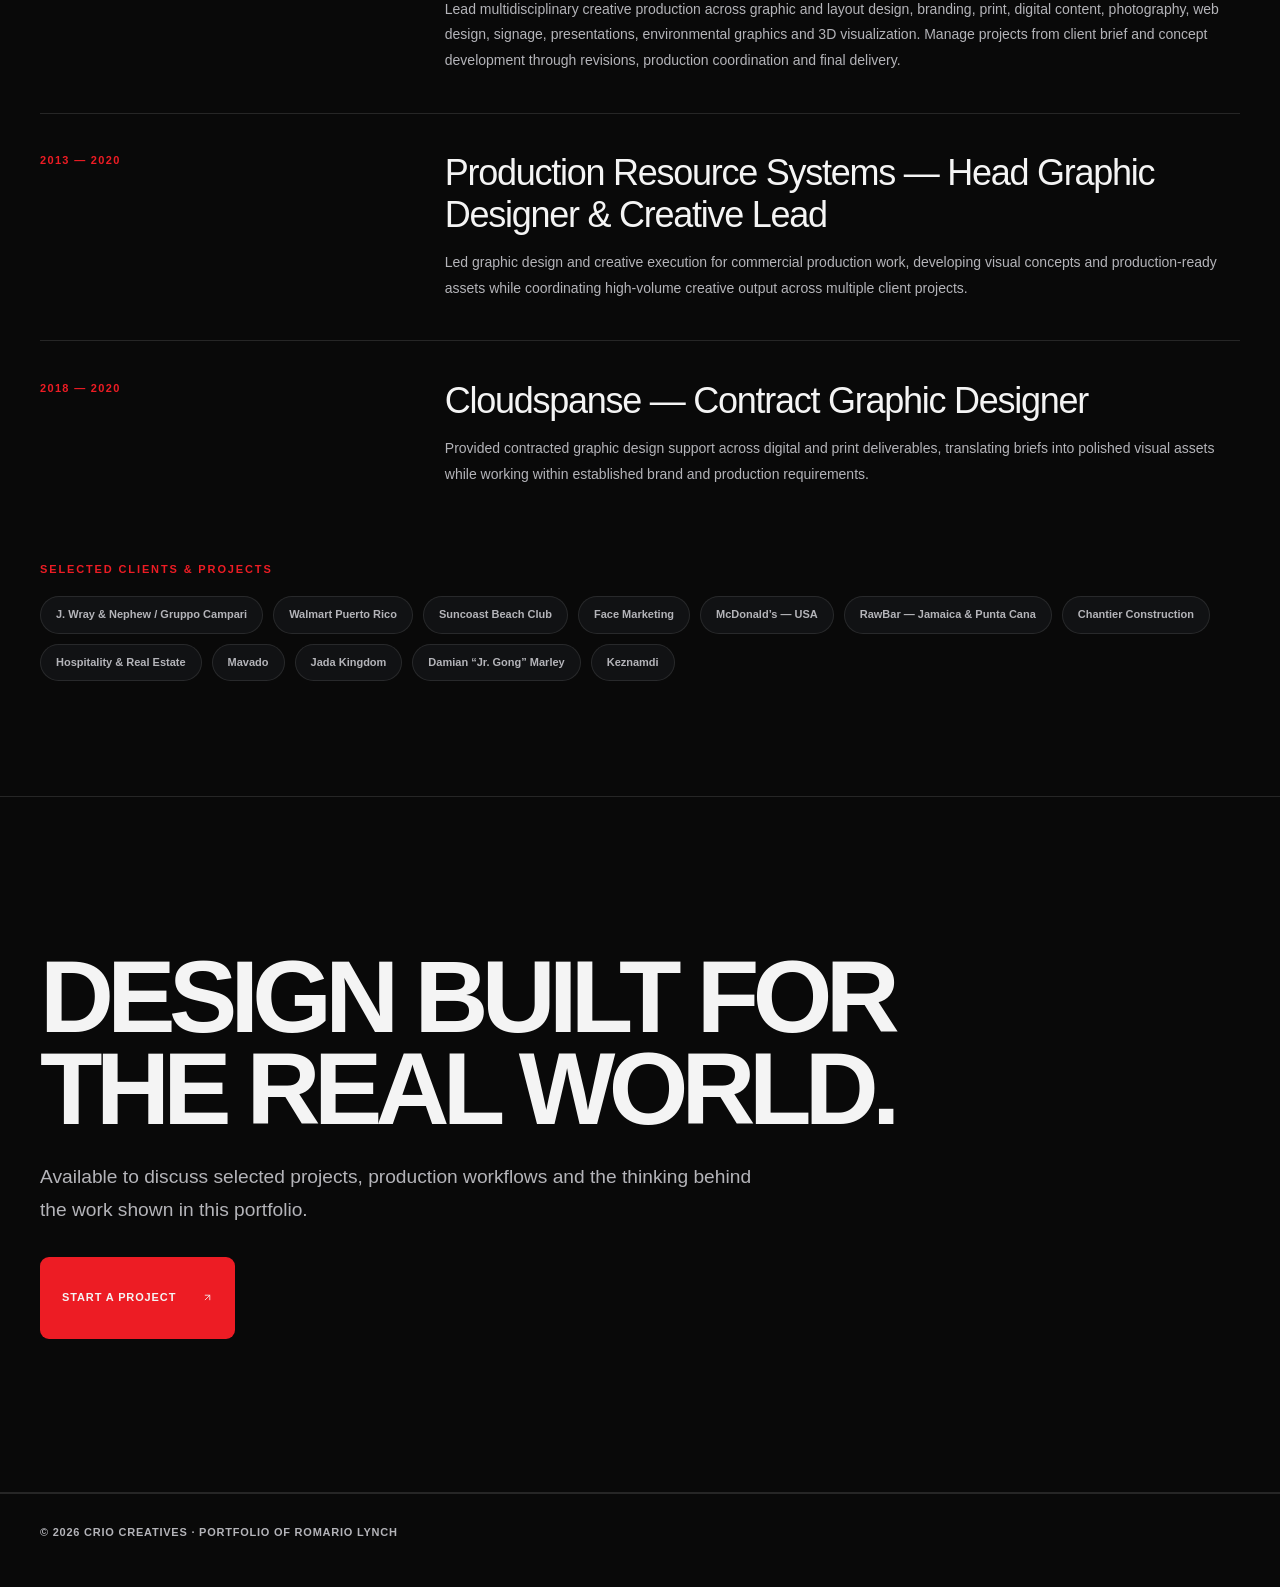
==== commit af0f66d4: "Restore portfolio project card grid" ====
--- a/index.html
+++ b/index.html
@@ -10,7 +10,7 @@
   <meta property="og:description" content="Selected graphic, digital, web and visualization work by Romario Lynch / Crio Creatives.">
   <meta property="og:image" content="https://criocreatives.com/assets/logos/Crio%20Creatives%20Logo%20favicon.png">
 <link rel="stylesheet" href="https://criocreatives.com/assets/css/crio-subpage.css?v=1">
-<link rel="stylesheet" href="/assets/css/portfolio-2026.css?v=4">
+<link rel="stylesheet" href="/assets/css/portfolio-2026.css?v=5">
 <link rel="stylesheet" href="https://criocreatives.com/assets/css/site-header.css?v=3">
 <script defer src="https://criocreatives.com/assets/js/site-header.js?v=1"></script>
 <script defer src="https://criocreatives.com/assets/js/site.js?v=5"></script>
--- a/assets/css/portfolio-2026.css
+++ b/assets/css/portfolio-2026.css
@@ -81,7 +81,7 @@
 body.crio-portfolio-page .skill:nth-child(4n+2),body.crio-portfolio-page .skill:nth-child(4n+3){padding-left:25px}
 body.crio-portfolio-page .skill b{font:500 clamp(18px,1.8vw,24px)/1.2 var(--crio-display);letter-spacing:-.025em;color:#f4f4f4;margin-bottom:14px}
 body.crio-portfolio-page .skill span{color:#b4b4b9;font:400 13px/1.75 var(--crio-body)}
-body.crio-portfolio-page .grid{gap:clamp(22px,2.6vw,40px)}
+body.crio-portfolio-page .grid{display:grid;grid-template-columns:repeat(12,minmax(0,1fr));gap:18px}
 body.crio-portfolio-page .card{
   display:flex;flex-direction:column;min-height:0;overflow:hidden;
   background:#111214;border:1px solid rgba(244,244,244,.08);
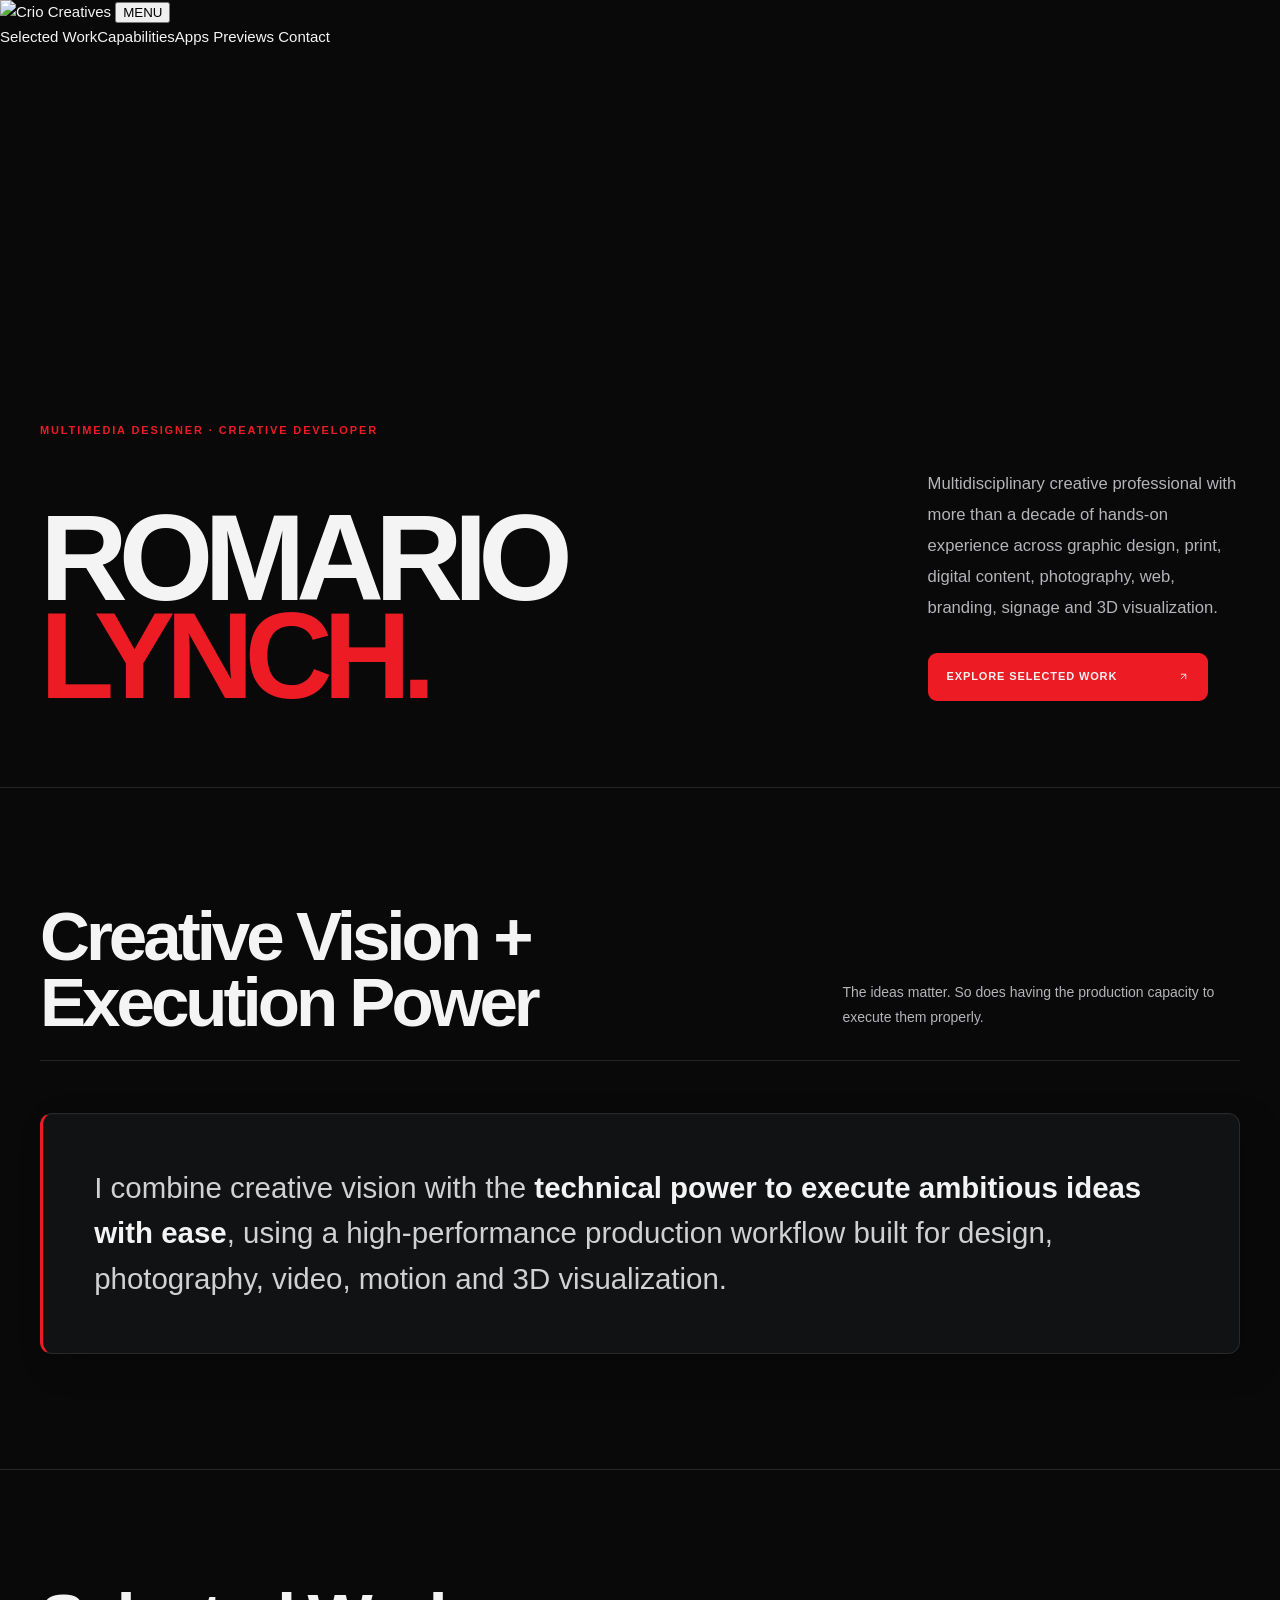
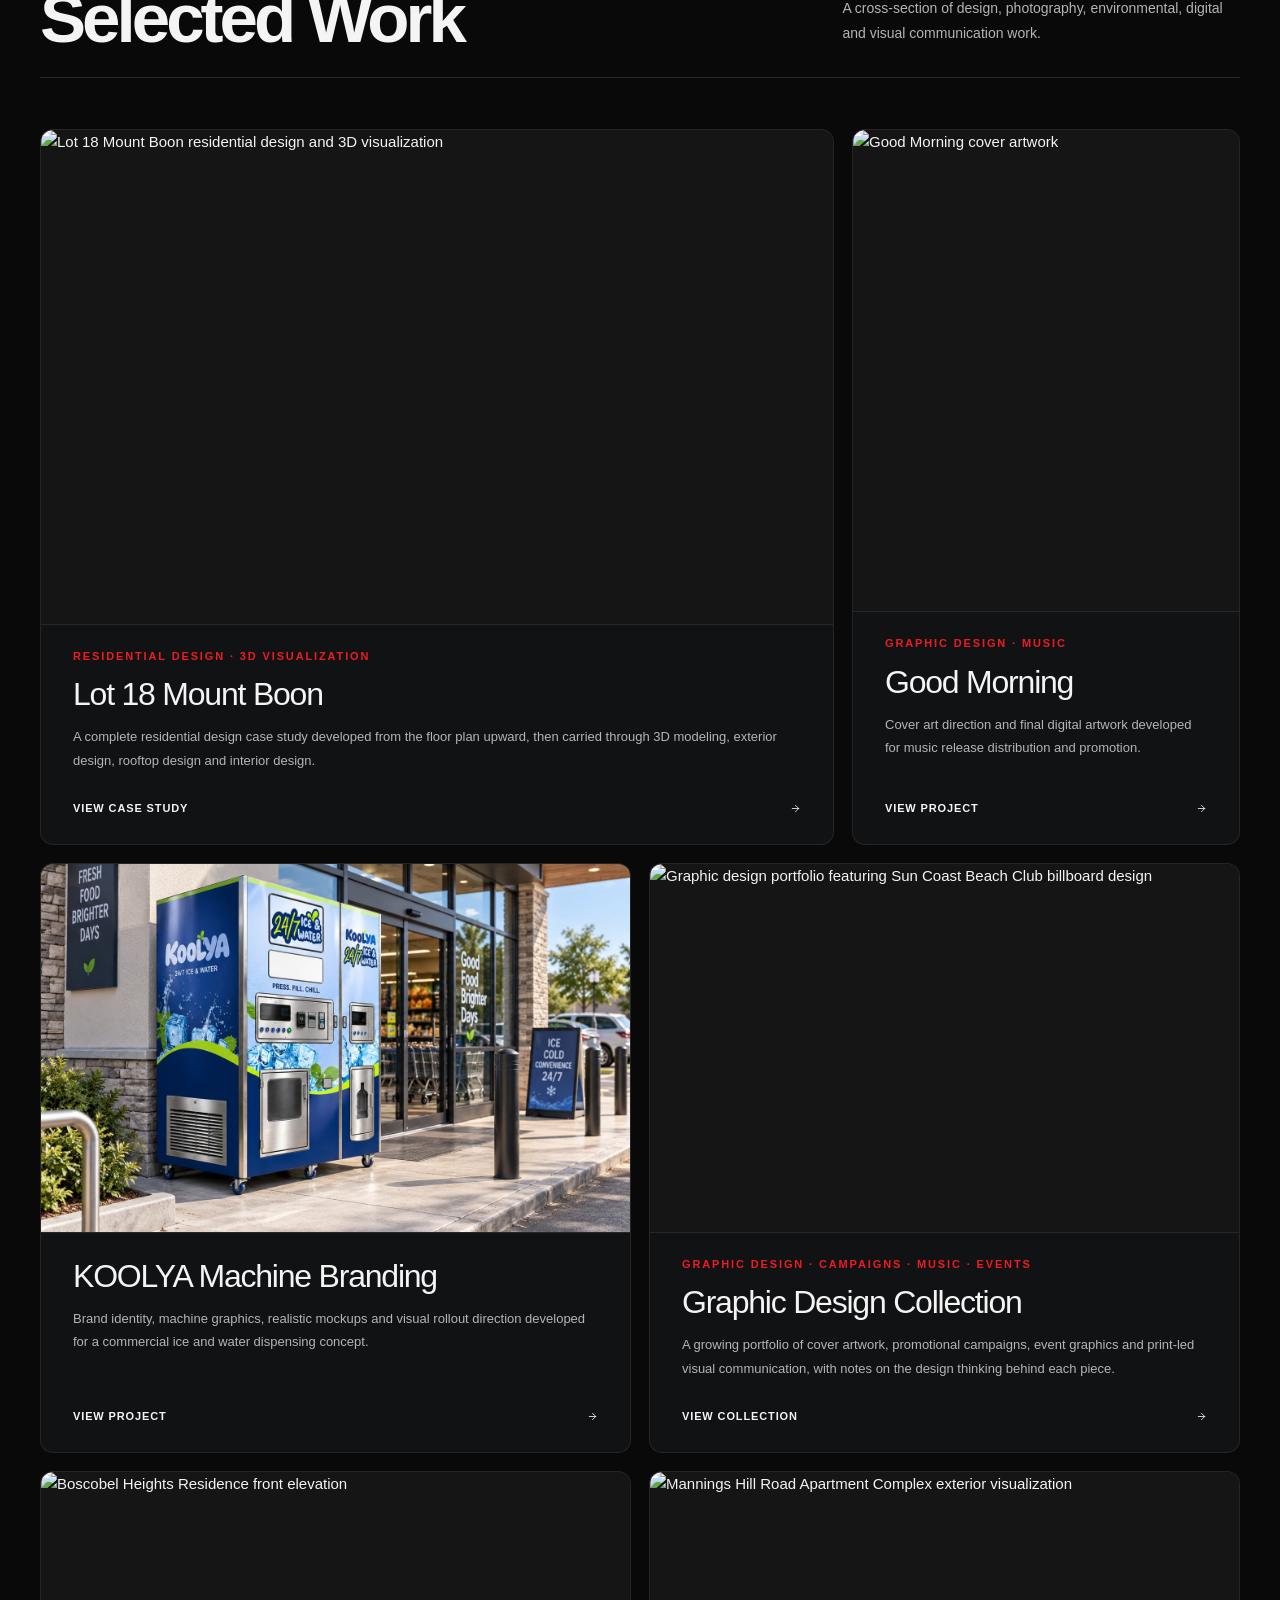
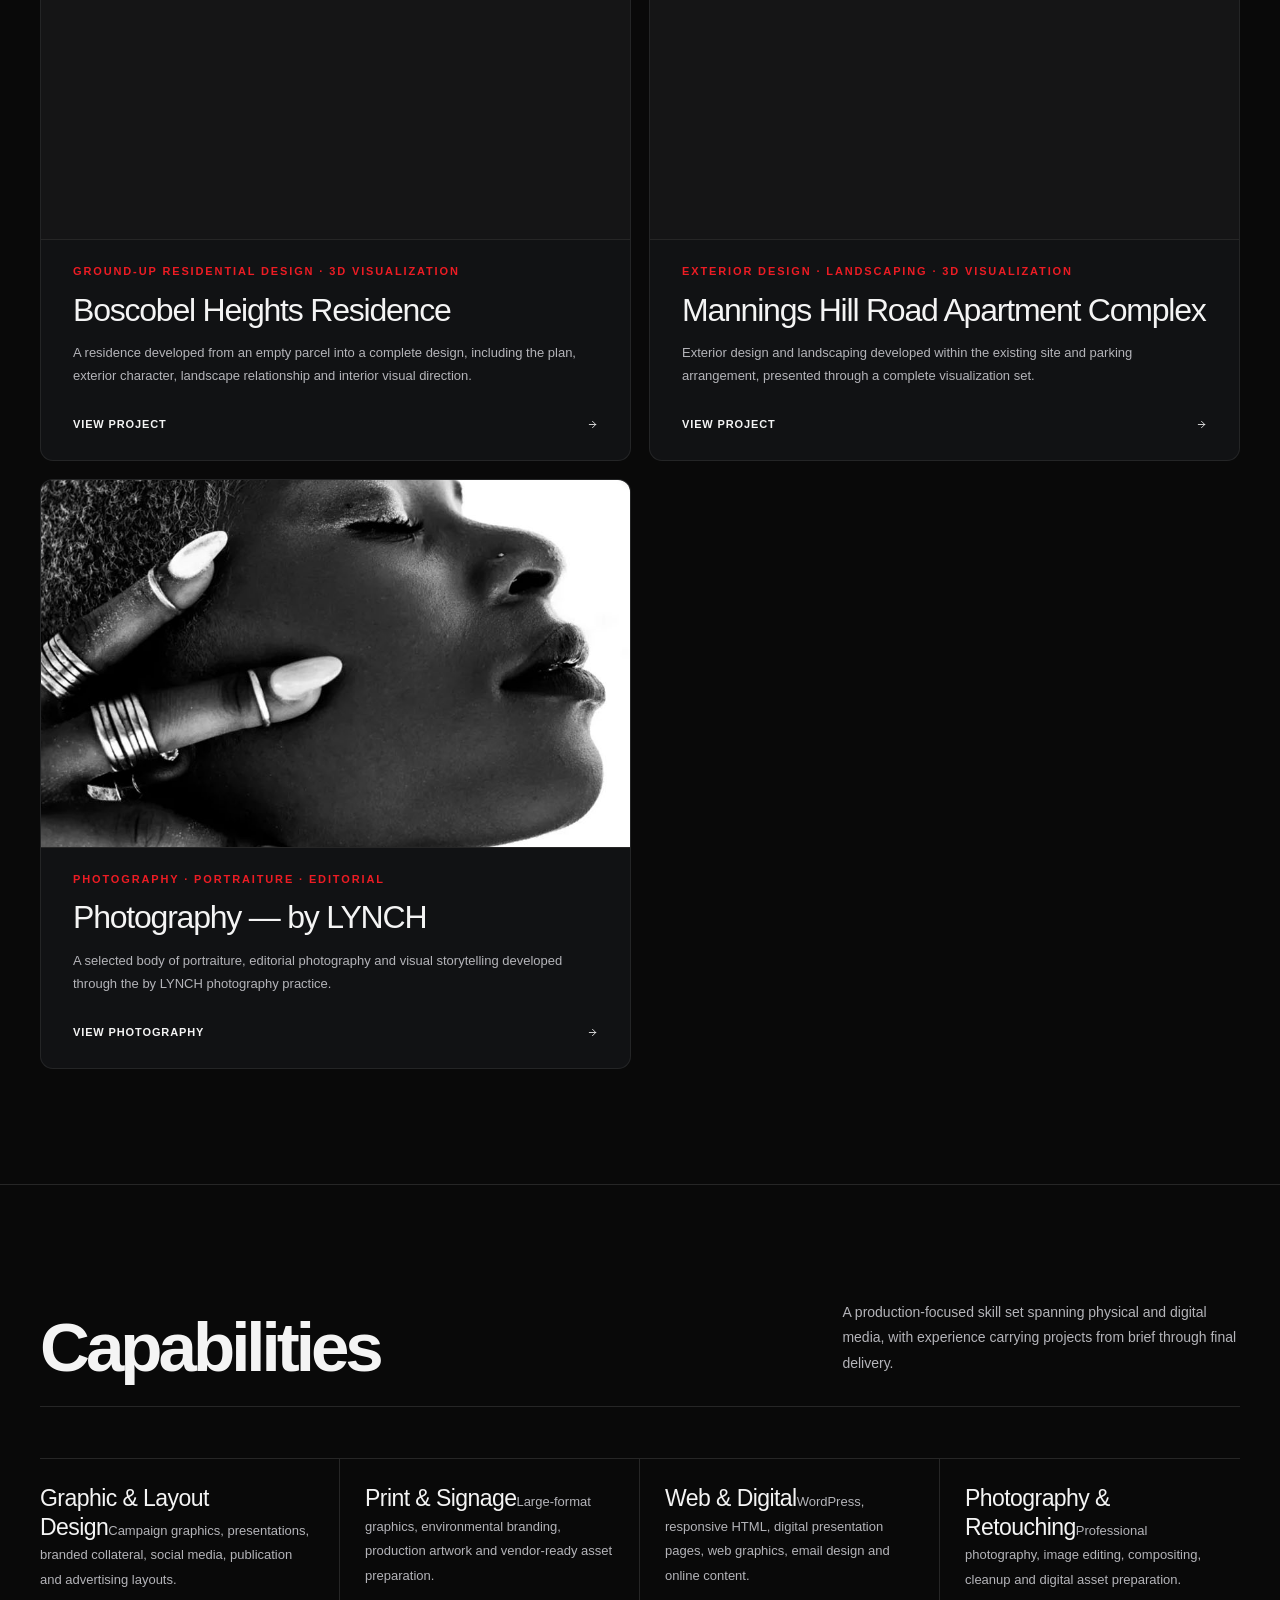
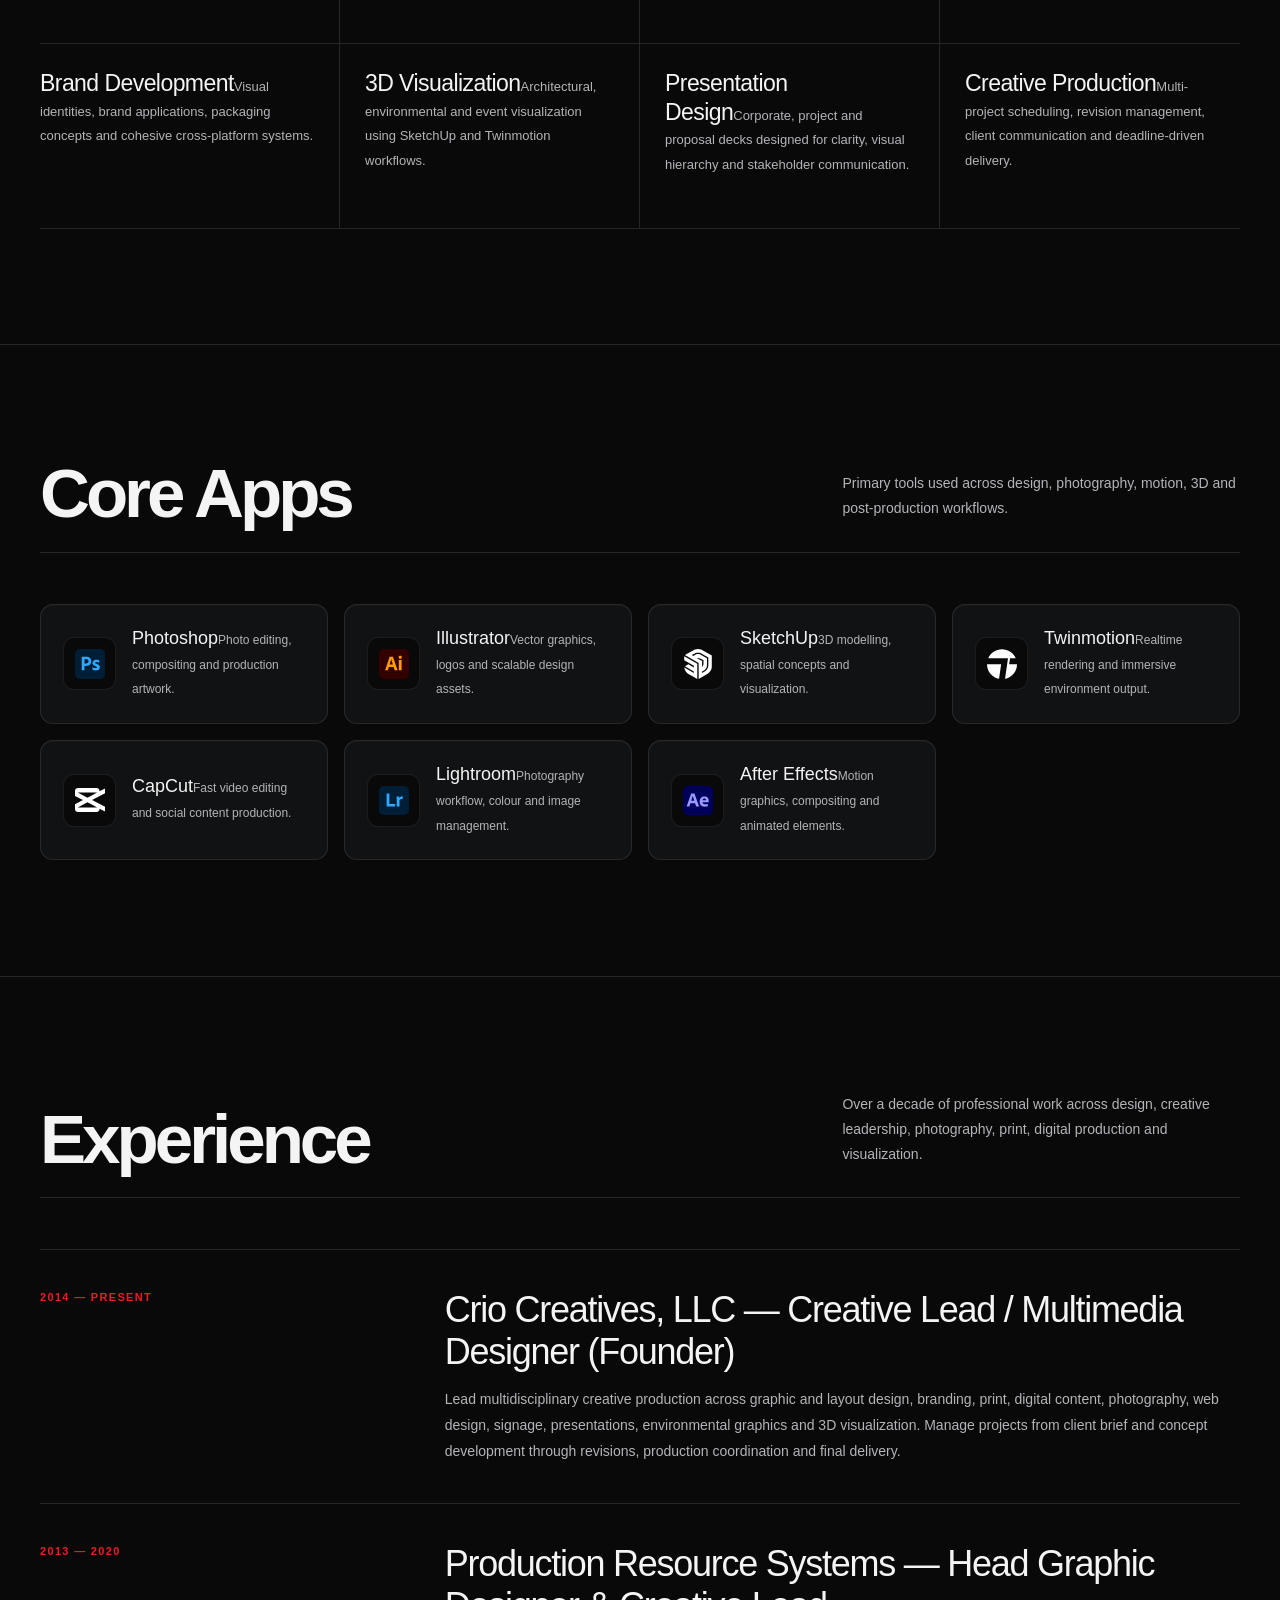
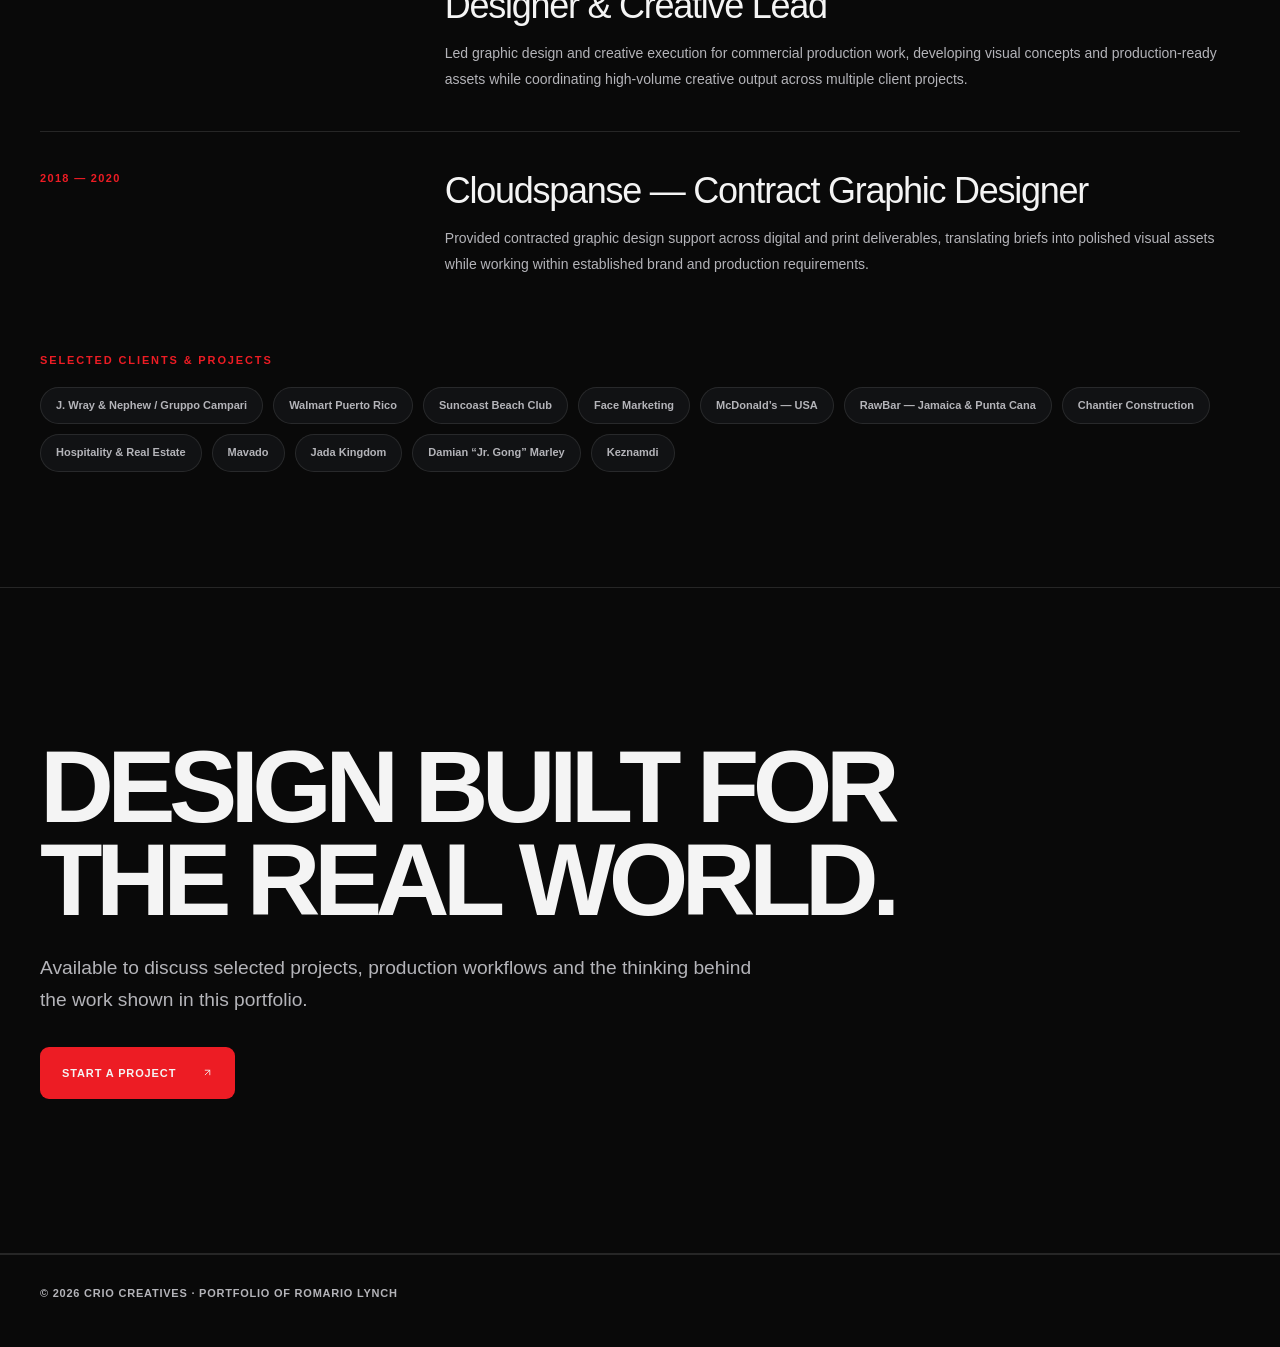
==== commit 61d7557a: "Restore portfolio box sizing" ====
--- a/index.html
+++ b/index.html
@@ -10,7 +10,7 @@
   <meta property="og:description" content="Selected graphic, digital, web and visualization work by Romario Lynch / Crio Creatives.">
   <meta property="og:image" content="https://criocreatives.com/assets/logos/Crio%20Creatives%20Logo%20favicon.png">
 <link rel="stylesheet" href="https://criocreatives.com/assets/css/crio-subpage.css?v=1">
-<link rel="stylesheet" href="/assets/css/portfolio-2026.css?v=5">
+<link rel="stylesheet" href="/assets/css/portfolio-2026.css?v=6">
 <link rel="stylesheet" href="https://criocreatives.com/assets/css/site-header.css?v=3">
 <script defer src="https://criocreatives.com/assets/js/site-header.js?v=1"></script>
 <script defer src="https://criocreatives.com/assets/js/site.js?v=5"></script>
--- a/assets/css/portfolio-2026.css
+++ b/assets/css/portfolio-2026.css
@@ -6,6 +6,7 @@
   --crio-display:Helvetica,Arial,sans-serif;
 }
 html{scroll-behavior:smooth;scroll-padding-top:120px}
+*,*::before,*::after{box-sizing:border-box}
 body.crio-portfolio-page{
   margin:0;background:#090909;color:#f4f4f4;font:400 15px/1.65 var(--crio-body);
   -webkit-font-smoothing:antialiased;
